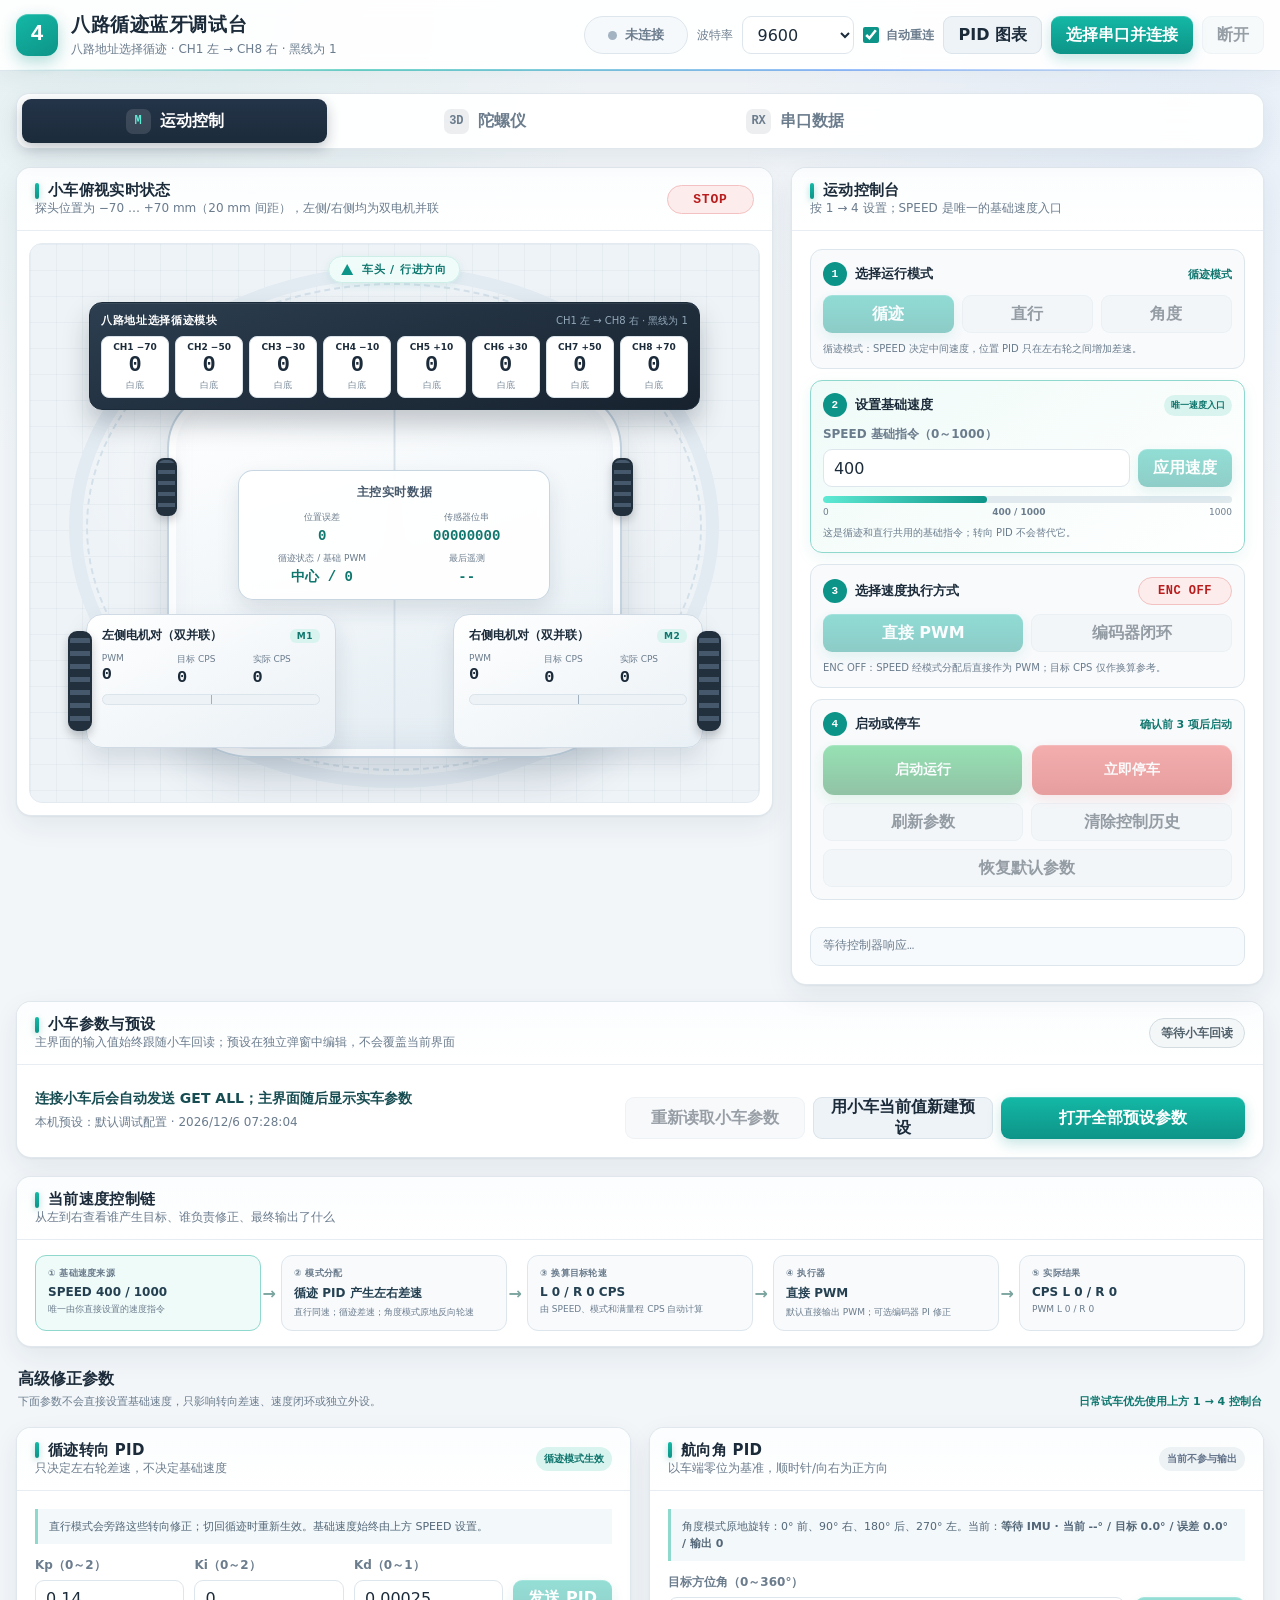
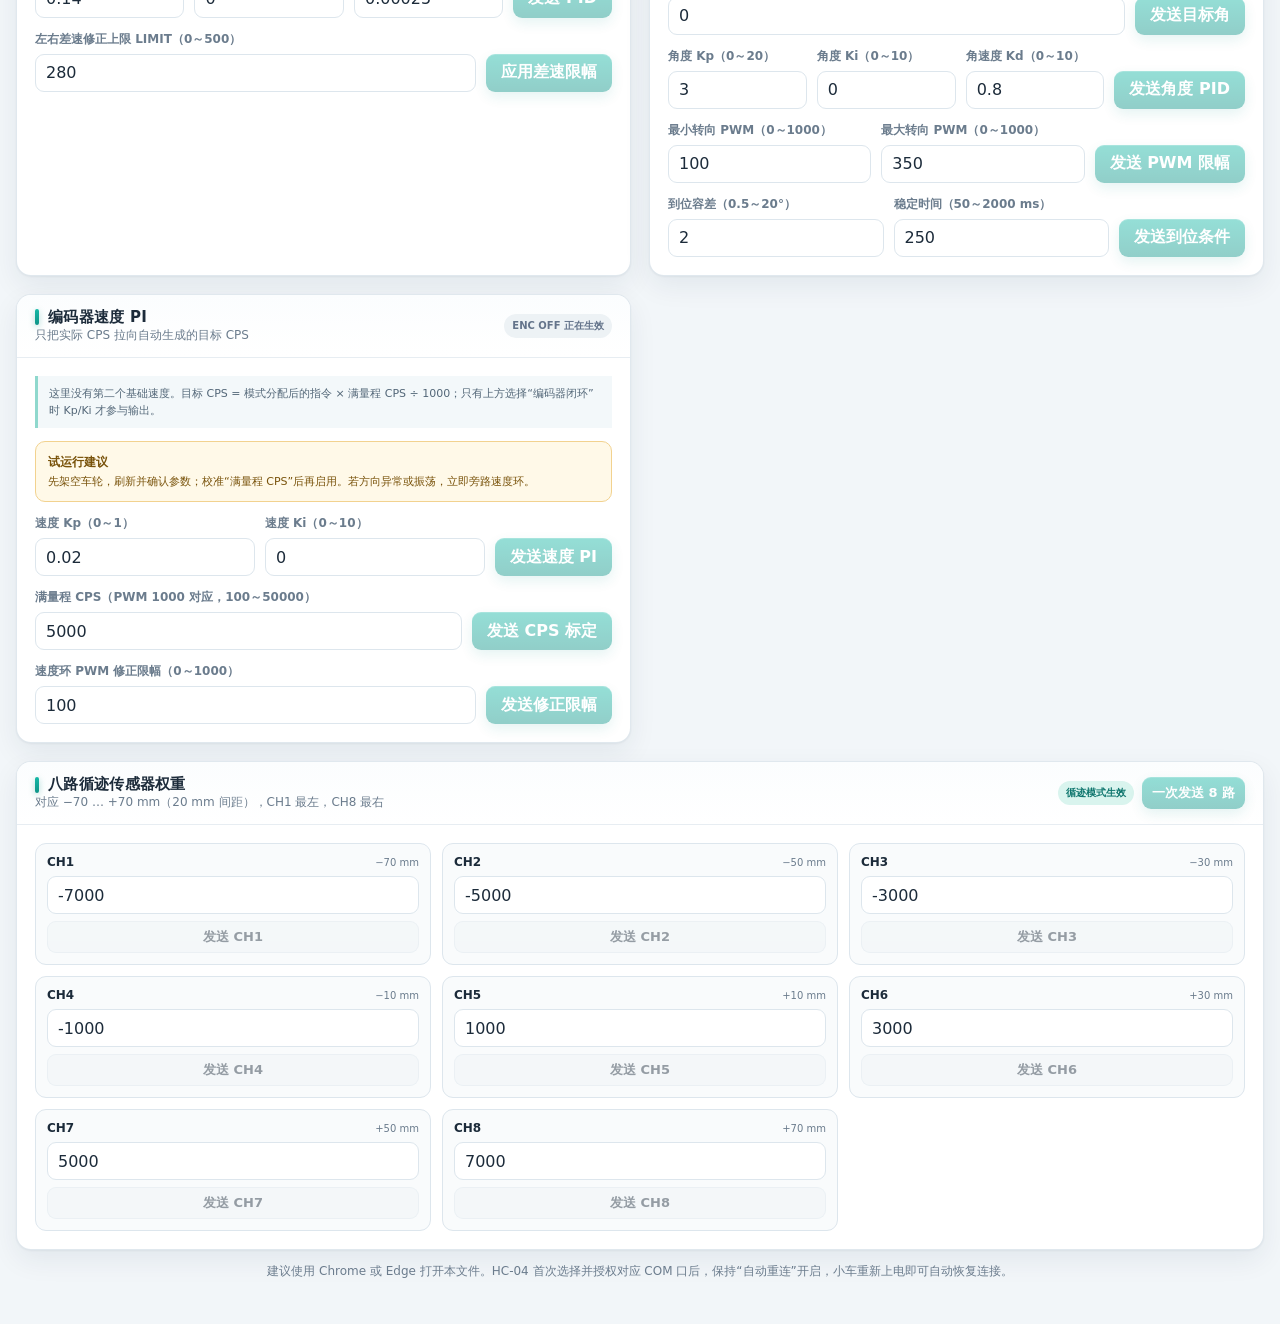
==== web/index.html @ b56eb1cc "多项底层驱动+网页调参" ====
<!DOCTYPE html>
<html lang="zh-CN">
<head>
    <meta charset="UTF-8">
    <meta name="viewport" content="width=device-width, initial-scale=1.0">
    <title>八路循迹蓝牙调试台</title>
    <link rel="stylesheet" href="css/styles.css">
</head>
<body>
    <header class="app-header">
        <div class="header-inner">
            <div class="brand">
                <div class="brand-mark">4</div>
                <div>
                    <h1>八路循迹蓝牙调试台</h1>
                    <p>八路地址选择循迹 · CH1 左 → CH8 右 · 黑线为 1</p>
                </div>
            </div>
            <div class="connection-controls">
                <div id="connectionChip" class="status-chip" aria-live="polite">
                    <span class="status-dot"></span><span id="connectionText">未连接</span>
                </div>
                <label for="baudRate" style="font-size:12px;color:#b8cad5">波特率</label>
                <select id="baudRate" aria-label="串口波特率">
                    <option value="9600" selected>9600</option>
                    <option value="19200">19200</option>
                    <option value="38400">38400</option>
                    <option value="57600">57600</option>
                    <option value="115200">115200</option>
                </select>
                <label class="auto-reconnect-option" for="autoReconnect">
                    <input id="autoReconnect" type="checkbox" checked>
                    <span>自动重连</span>
                </label>
                <button id="openPidChartButton" class="secondary" type="button" title="在独立页面中观察可选遥测曲线">PID 图表</button>
                <button id="connectButton" type="button">选择串口并连接</button>
                <button id="disconnectButton" class="secondary" type="button" disabled>断开</button>
            </div>
        </div>
    </header>

    <main>
        <div id="browserNotice" class="notice" role="alert"></div>

        <nav class="console-tabs" aria-label="调试台页面切换" role="tablist">
            <button id="motionTab" class="console-tab" type="button" role="tab" aria-selected="true" aria-controls="motionPage" data-page="motion">
                <span class="console-tab-icon" aria-hidden="true">M</span><span>运动控制</span>
            </button>
            <button id="imuTab" class="console-tab" type="button" role="tab" aria-selected="false" aria-controls="imuPage" data-page="imu">
                <span class="console-tab-icon" aria-hidden="true">3D</span><span>陀螺仪</span>
            </button>
            <button id="serialTab" class="console-tab" type="button" role="tab" aria-selected="false" aria-controls="serialPage" data-page="serial">
                <span class="console-tab-icon" aria-hidden="true">RX</span><span>串口数据</span>
            </button>
        </nav>

        <div id="motionPage" class="console-page" role="tabpanel" aria-labelledby="motionTab" data-console-page="motion">
        <div class="motion-layout">
            <section class="card motion-visual-card">
                <div class="card-head">
                    <div>
                        <h2>小车俯视实时状态</h2>
                        <div class="hint">探头位置为 −70 … +70 mm（20 mm 间距），左侧/右侧均为双电机并联</div>
                    </div>
                    <div id="runState" class="run-pill">STOP</div>
                </div>
                <div class="card-body motion-visual-body">
                    <div class="car-scene">
                        <div class="car-heading">车头 / 行进方向</div>
                        <div class="car-plan" role="img" aria-label="小车俯视图：车头八路循迹模块，左右两侧双电机并联">
                            <div class="car-chassis"></div>
                            <div class="car-tracking-module">
                                <div class="tracking-module-title"><strong>八路地址选择循迹模块</strong><span>CH1 左 → CH8 右 · 黑线为 1</span></div>
                                <div id="sensorGrid" class="sensors" aria-label="八路循迹传感器">
                                    <div class="sensor" data-channel="1"><span class="sensor-channel">CH1 −70</span><strong class="sensor-value">0</strong><span class="sensor-caption">−70 mm</span></div>
                                    <div class="sensor" data-channel="2"><span class="sensor-channel">CH2 −50</span><strong class="sensor-value">0</strong><span class="sensor-caption">−50 mm</span></div>
                                    <div class="sensor" data-channel="3"><span class="sensor-channel">CH3 −30</span><strong class="sensor-value">0</strong><span class="sensor-caption">−30 mm</span></div>
                                    <div class="sensor" data-channel="4"><span class="sensor-channel">CH4 −10</span><strong class="sensor-value">0</strong><span class="sensor-caption">−10 mm</span></div>
                                    <div class="sensor" data-channel="5"><span class="sensor-channel">CH5 +10</span><strong class="sensor-value">0</strong><span class="sensor-caption">+10 mm</span></div>
                                    <div class="sensor" data-channel="6"><span class="sensor-channel">CH6 +30</span><strong class="sensor-value">0</strong><span class="sensor-caption">+30 mm</span></div>
                                    <div class="sensor" data-channel="7"><span class="sensor-channel">CH7 +50</span><strong class="sensor-value">0</strong><span class="sensor-caption">+50 mm</span></div>
                                    <div class="sensor" data-channel="8"><span class="sensor-channel">CH8 +70</span><strong class="sensor-value">0</strong><span class="sensor-caption">+70 mm</span></div>
                                </div>
                            </div>
                            <div class="car-center-console">
                                <h3>主控实时数据</h3>
                                <div class="car-live-stats">
                                    <div class="car-live-stat"><span>位置误差</span><strong id="errorValue">0</strong></div>
                                    <div class="car-live-stat"><span>传感器位串</span><strong id="sensorBits">00000000</strong></div>
                                    <div class="car-live-stat"><span>循迹状态 / 基础 PWM</span><strong id="trackingRuntimeState">中心 / 0</strong></div>
                                    <div class="car-live-stat"><span>最后遥测</span><strong id="telemetryAge">--</strong></div>
                                </div>
                            </div>
                            <div class="car-drive-unit left">
                                <span class="car-wheel" aria-hidden="true"></span>
                                <div class="drive-unit-title"><strong>左侧电机对（双并联）</strong><span>M1</span></div>
                                <div class="drive-unit-values">
                                    <div class="drive-unit-value"><span>PWM</span><strong id="pwmLeft">0</strong></div>
                                    <div class="drive-unit-value"><span>目标 CPS</span><strong id="targetLeft">0</strong></div>
                                    <div class="drive-unit-value"><span>实际 CPS</span><strong id="encoderLeft">0</strong></div>
                                </div>
                                <div class="signed-bar" aria-label="左电机 PWM"><span id="pwmLeftBar" class="signed-fill"></span></div>
                            </div>
                            <div class="car-drive-unit right">
                                <span class="car-wheel" aria-hidden="true"></span>
                                <div class="drive-unit-title"><strong>右侧电机对（双并联）</strong><span>M2</span></div>
                                <div class="drive-unit-values">
                                    <div class="drive-unit-value"><span>PWM</span><strong id="pwmRight">0</strong></div>
                                    <div class="drive-unit-value"><span>目标 CPS</span><strong id="targetRight">0</strong></div>
                                    <div class="drive-unit-value"><span>实际 CPS</span><strong id="encoderRight">0</strong></div>
                                </div>
                                <div class="signed-bar" aria-label="右电机 PWM"><span id="pwmRightBar" class="signed-fill"></span></div>
                            </div>
                        </div>
                    </div>
                </div>
            </section>

            <section class="card quick-control-card">
                <div class="card-head">
                    <div>
                        <h2>运动控制台</h2>
                        <div class="hint">按 1 → 4 设置；SPEED 是唯一的基础速度入口</div>
                    </div>
                </div>
                <div class="card-body">
                    <div class="control-step">
                        <div class="control-step-head">
                            <div class="control-step-title"><span class="control-step-index">1</span><strong>选择运行模式</strong></div>
                            <span id="driveModeText" class="control-step-state">循迹模式</span>
                        </div>
                        <div class="mode-switch">
                        <div class="mode-switch-actions" role="group" aria-label="运行模式切换">
                            <button id="trackingModeButton" class="secondary active" type="button" aria-pressed="true">循迹</button>
                            <button id="straightModeButton" class="secondary" type="button" aria-pressed="false">直行</button>
                            <button id="angleModeButton" class="secondary" type="button" aria-pressed="false">角度</button>
                        </div>
                        </div>
                        <p id="modeDescription" class="control-step-copy">循迹模式：SPEED 决定中间速度，位置 PID 只在左右轮之间增加差速。</p>
                    </div>

                    <div class="control-step primary-source">
                        <div class="control-step-head">
                            <div class="control-step-title"><span class="control-step-index">2</span><strong>设置基础速度</strong></div>
                            <span class="source-badge">唯一速度入口</span>
                        </div>
                        <div class="speed-command-row">
                            <div class="field"><label for="speedInput">SPEED 基础指令（0～1000）</label><input id="speedInput" type="number" value="400" min="0" max="1000" step="1"></div>
                            <button id="sendSpeedButton" type="button">应用速度</button>
                        </div>
                        <div class="speed-meter" aria-hidden="true"><span id="speedCommandFill"></span></div>
                        <div class="speed-scale"><span>0</span><strong><span id="baseSpeedDisplay">400</span> / 1000</strong><span>1000</span></div>
                        <p id="speedMeaning" class="control-step-copy">这是循迹和直行共用的基础指令；角度模式原地旋转时不使用 SPEED。</p>
                    </div>

                    <div class="control-step">
                        <div class="control-step-head">
                            <div class="control-step-title"><span class="control-step-index">3</span><strong>选择速度执行方式</strong></div>
                            <div id="encoderLoopState" class="encoder-loop-pill">ENC OFF</div>
                        </div>
                        <div class="encoder-loop-actions">
                            <button id="encoderOffButton" class="secondary active" type="button">直接 PWM</button>
                            <button id="encoderOnButton" class="secondary" type="button">编码器闭环</button>
                        </div>
                        <p id="executionDescription" class="control-step-copy">ENC ON：目标 CPS 由 SPEED、模式和满量程 CPS 自动换算，速度 PI 只修正最终 PWM。</p>
                    </div>

                    <div class="control-step">
                        <div class="control-step-head">
                            <div class="control-step-title"><span class="control-step-index">4</span><strong>启动或停车</strong></div>
                            <span class="control-step-state">确认前 3 项后启动</span>
                        </div>
                        <div class="primary-drive-actions">
                            <button id="startButton" class="start" type="button">启动运行</button>
                            <button id="stopButton" class="danger" type="button">立即停车</button>
                        </div>
                        <div class="secondary-drive-actions">
                            <button id="getAllButton" class="secondary" type="button">刷新参数</button>
                            <button id="resetButton" class="secondary" type="button">清除控制历史</button>
                            <button id="defaultsButton" class="secondary" type="button">恢复默认参数</button>
                        </div>
                    </div>
                    <div id="lastResponse" class="response" aria-live="polite">等待控制器响应…</div>
                </div>
            </section>
        </div>

        <section class="card config-card" aria-labelledby="configCardTitle">
            <div class="card-head config-card-head">
                <div>
                    <h2 id="configCardTitle">小车参数与预设</h2>
                    <div class="hint">主界面的输入值始终跟随小车回读；预设在独立弹窗中编辑，不会覆盖当前界面</div>
                </div>
                <span id="deviceConfigStatusBadge" class="config-status-badge" data-state="waiting">等待小车回读</span>
            </div>
            <div class="card-body config-launch-body">
                <div class="config-storage-copy">
                    <strong id="deviceConfigStatusText">连接小车后会自动发送 GET ALL</strong>
                    <span id="presetSummaryText">尚未读取本机预设。你可以离线打开预设弹窗，设置全部参数并保存。</span>
                </div>
                <div class="config-actions config-launch-actions">
                    <button id="refreshDeviceConfigButton" class="secondary" type="button" disabled>重新读取小车参数</button>
                    <button id="captureCurrentPresetButton" class="secondary" type="button">用小车当前值新建预设</button>
                    <button id="openPresetDialogButton" type="button">打开全部预设参数</button>
                </div>
            </div>
        </section>

        <section class="card control-chain-card">
            <div class="card-head">
                <div><h2>当前速度控制链</h2><div class="hint">从左到右查看谁产生目标、谁负责修正、最终输出了什么</div></div>
            </div>
            <div class="card-body">
                <div class="control-chain" aria-label="速度控制链">
                    <div class="control-chain-node source"><span>① 基础速度来源</span><strong id="chainSpeedValue">SPEED 400 / 1000</strong><small>唯一由你直接设置的速度指令</small></div>
                    <div class="control-chain-node"><span>② 模式分配</span><strong id="controlStrategy">循迹 PID 产生左右差速</strong><small>直行同速；循迹差速；角度模式原地反向轮速</small></div>
                    <div class="control-chain-node"><span>③ 换算目标轮速</span><strong id="chainTargetValue">L 0 / R 0 CPS</strong><small>由 SPEED、模式和满量程 CPS 自动计算</small></div>
                    <div class="control-chain-node"><span>④ 执行器</span><strong id="chainExecutionValue">直接 PWM</strong><small>默认直接输出 PWM；可选编码器 PI 修正</small></div>
                    <div class="control-chain-node"><span>⑤ 实际结果</span><strong id="chainActualValue">CPS L 0 / R 0</strong><small id="chainPwmValue">PWM L 0 / R 0</small></div>
                </div>
            </div>
        </section>

        <div class="advanced-controls-heading">
            <div><h2>高级修正参数</h2><p>下面参数不会直接设置基础速度，只影响转向差速、速度闭环或独立外设。</p></div>
            <strong>日常试车优先使用上方 1 → 4 控制台</strong>
        </div>

        <div class="grid control-grid">
            <section class="card">
                <div class="card-head">
                    <div><h2>循迹转向 PID</h2><div class="hint">只决定左右轮差速，不决定基础速度</div></div>
                    <span id="trackingPidScope" class="scope-badge active">循迹模式生效</span>
                </div>
                <div class="card-body">
                    <div class="context-note">直行模式会旁路这些转向修正；切回循迹时重新生效。基础速度始终由上方 SPEED 设置。</div>
                    <div class="command-row">
                        <div class="field"><label for="kpInput">Kp（0～2）</label><input id="kpInput" type="number" value="0.14" min="0" max="2" step="0.001"></div>
                        <div class="field"><label for="kiInput">Ki（0～2）</label><input id="kiInput" type="number" value="0" min="0" max="2" step="0.001"></div>
                        <div class="field"><label for="kdInput">Kd（0～1）</label><input id="kdInput" type="number" value="0.00025" min="0" max="1" step="0.00001"></div>
                        <button id="sendPidButton" type="button">发送 PID</button>
                    </div>
                    <div class="command-row single-command" style="margin-top:13px">
                        <div class="field"><label for="limitInput">左右差速修正上限 LIMIT（0～500）</label><input id="limitInput" type="number" value="280" min="0" max="500" step="1"></div>
                        <button id="sendLimitButton" type="button">应用差速限幅</button>
                    </div>
                </div>
            </section>

            <!--
                航向角控制参数全部来自车端 S 帧，并通过独立 ANGLE 命令下发。
                这里不复用循迹 PID 输入，因为两套控制器的输入单位和输出语义不同。
            -->
            <section class="card">
                <div class="card-head">
                    <div><h2>航向角 PID</h2><div class="hint">以车端零位为基准，顺时针/向右为正方向</div></div>
                    <span id="anglePidScope" class="scope-badge">角度模式生效</span>
                </div>
                <div class="card-body">
                    <div class="context-note">角度模式原地旋转：0° 前、90° 右、180° 后、270° 左。当前：<strong id="angleRuntimeSummary">等待车端角度状态</strong></div>
                    <div class="command-row single-command">
                        <div class="field"><label for="angleTargetInput">目标方位角（0～360°）</label><input id="angleTargetInput" type="number" value="0" min="0" max="360" step="0.1"></div>
                        <button id="sendAngleTargetButton" type="button">发送目标角</button>
                    </div>
                    <div class="command-row" style="margin-top:13px">
                        <div class="field"><label for="angleKpInput">角度 Kp（0～20）</label><input id="angleKpInput" type="number" value="3" min="0" max="20" step="0.01"></div>
                        <div class="field"><label for="angleKiInput">角度 Ki（0～10）</label><input id="angleKiInput" type="number" value="0" min="0" max="10" step="0.01"></div>
                        <div class="field"><label for="angleKdInput">角速度 Kd（0～10）</label><input id="angleKdInput" type="number" value="0.8" min="0" max="10" step="0.01"></div>
                        <button id="sendAnglePidButton" type="button">发送角度 PID</button>
                    </div>
                    <div class="command-row encoder-gain-row" style="margin-top:13px">
                        <div class="field"><label for="angleMinimumPwmInput">最小转向 PWM（0～1000）</label><input id="angleMinimumPwmInput" type="number" value="100" min="0" max="1000" step="1"></div>
                        <div class="field"><label for="angleMaximumPwmInput">最大转向 PWM（0～1000）</label><input id="angleMaximumPwmInput" type="number" value="350" min="0" max="1000" step="1"></div>
                        <button id="sendAnglePwmButton" type="button">发送 PWM 限幅</button>
                    </div>
                    <div class="command-row encoder-gain-row" style="margin-top:13px">
                        <div class="field"><label for="angleToleranceInput">到位容差（0.5～20°）</label><input id="angleToleranceInput" type="number" value="2" min="0.5" max="20" step="0.1"></div>
                        <div class="field"><label for="angleSettleTimeInput">稳定时间（50～2000 ms）</label><input id="angleSettleTimeInput" type="number" value="250" min="50" max="2000" step="10"></div>
                        <button id="sendAngleSettlingButton" type="button">发送到位条件</button>
                    </div>
                </div>
            </section>

            <section class="card">
                <div class="card-head">
                    <div><h2>编码器速度 PI</h2><div class="hint">只把实际 CPS 拉向自动生成的目标 CPS</div></div>
                    <span id="encoderParameterScope" class="scope-badge">ENC OFF 正在生效</span>
                </div>
                <div class="card-body">
                    <div class="context-note">这里没有第二个基础速度。目标 CPS = 模式分配后的指令 × 满量程 CPS ÷ 1000；只有上方选择“编码器闭环”时 Kp/Ki 才参与输出。</div>
                    <div class="encoder-loop-note">
                        <strong>试运行建议</strong>
                        先架空车轮，刷新并确认参数；校准“满量程 CPS”后再启用。若方向异常或振荡，立即旁路速度环。
                    </div>
                    <div class="command-row encoder-gain-row">
                        <div class="field"><label for="encoderKpInput">速度 Kp（0～1）</label><input id="encoderKpInput" type="number" value="0.02" min="0" max="1" step="0.001"></div>
                        <div class="field"><label for="encoderKiInput">速度 Ki（0～10）</label><input id="encoderKiInput" type="number" value="0" min="0" max="10" step="0.01"></div>
                        <button id="sendEncoderPidButton" type="button">发送速度 PI</button>
                    </div>
                    <div class="command-row single-command" style="margin-top:13px">
                        <div class="field"><label for="encoderFullScaleInput">满量程 CPS（PWM 1000 对应，100～50000）</label><input id="encoderFullScaleInput" type="number" value="5000" min="100" max="50000" step="1"></div>
                        <button id="sendEncoderCpsButton" type="button">发送 CPS 标定</button>
                    </div>
                    <div class="command-row single-command" style="margin-top:13px">
                        <div class="field"><label for="encoderLimitInput">速度环 PWM 修正限幅（0～1000）</label><input id="encoderLimitInput" type="number" value="100" min="0" max="1000" step="1"></div>
                        <button id="sendEncoderLimitButton" type="button">发送修正限幅</button>
                    </div>
                </div>
            </section>

            <section class="card weights-card">
                <div class="card-head">
                    <div><h2>八路循迹传感器权重</h2><div class="hint">对应 −70 … +70 mm（20 mm 间距），CH1 最左，CH8 最右</div></div>
                    <div class="card-head-actions">
                        <span id="trackingWeightsScope" class="scope-badge active">循迹模式生效</span>
                        <button id="sendAllWeightsButton" class="small" type="button">一次发送 8 路</button>
                    </div>
                </div>
                <div class="card-body">
                    <div class="weight-grid">
                        <div class="weight-item"><div class="weight-top"><label for="weight1">CH1</label><span>−70 mm</span></div><input id="weight1" type="number" value="-7000" min="-10000" max="10000" step="1"><button class="secondary small send-weight" type="button" data-channel="1">发送 CH1</button></div>
                        <div class="weight-item"><div class="weight-top"><label for="weight2">CH2</label><span>−50 mm</span></div><input id="weight2" type="number" value="-5000" min="-10000" max="10000" step="1"><button class="secondary small send-weight" type="button" data-channel="2">发送 CH2</button></div>
                        <div class="weight-item"><div class="weight-top"><label for="weight3">CH3</label><span>−30 mm</span></div><input id="weight3" type="number" value="-3000" min="-10000" max="10000" step="1"><button class="secondary small send-weight" type="button" data-channel="3">发送 CH3</button></div>
                        <div class="weight-item"><div class="weight-top"><label for="weight4">CH4</label><span>−10 mm</span></div><input id="weight4" type="number" value="-1000" min="-10000" max="10000" step="1"><button class="secondary small send-weight" type="button" data-channel="4">发送 CH4</button></div>
                        <div class="weight-item"><div class="weight-top"><label for="weight5">CH5</label><span>+10 mm</span></div><input id="weight5" type="number" value="1000" min="-10000" max="10000" step="1"><button class="secondary small send-weight" type="button" data-channel="5">发送 CH5</button></div>
                        <div class="weight-item"><div class="weight-top"><label for="weight6">CH6</label><span>+30 mm</span></div><input id="weight6" type="number" value="3000" min="-10000" max="10000" step="1"><button class="secondary small send-weight" type="button" data-channel="6">发送 CH6</button></div>
                        <div class="weight-item"><div class="weight-top"><label for="weight7">CH7</label><span>+50 mm</span></div><input id="weight7" type="number" value="5000" min="-10000" max="10000" step="1"><button class="secondary small send-weight" type="button" data-channel="7">发送 CH7</button></div>
                        <div class="weight-item"><div class="weight-top"><label for="weight8">CH8</label><span>+70 mm</span></div><input id="weight8" type="number" value="7000" min="-10000" max="10000" step="1"><button class="secondary small send-weight" type="button" data-channel="8">发送 CH8</button></div>
                    </div>
                </div>
            </section>
        </div>
        </div>

        <div id="imuPage" class="console-page" role="tabpanel" aria-labelledby="imuTab" data-console-page="imu" hidden>
        <section class="card imu-card">
            <div class="card-head">
                <div>
                    <h2>IMU 实时姿态</h2>
                    <div class="hint">串口仅接收 Roll、Pitch、Yaw；可拖动模型改变观察视角</div>
                </div>
                <div id="imuState" class="imu-state-pill">等待遥测</div>
            </div>
            <div class="card-body">
                <div class="attitude-layout">
                    <div id="attitudeStage" class="attitude-stage" role="img" aria-label="等待姿态传感器数据；可用鼠标或触摸拖动改变观察视角">
                        <div class="attitude-live-badge" aria-live="polite">
                            <span class="attitude-live-dot"></span>
                            <span id="attitudeStatusText">等待姿态数据</span>
                        </div>
                        <div class="attitude-world" aria-hidden="true">
                            <div id="attitudeCamera" class="attitude-camera">
                                <div id="attitudeModel" class="attitude-model">
                                    <div class="sensor-board-shadow"></div>
                                    <div class="sensor-board-header left"></div>
                                    <div class="sensor-board-shell">
                                        <div class="sensor-board-face sensor-board-bottom"></div>
                                        <div class="sensor-board-face sensor-board-front"></div>
                                        <div class="sensor-board-face sensor-board-rear"></div>
                                        <div class="sensor-board-face sensor-board-left"></div>
                                        <div class="sensor-board-face sensor-board-right"></div>
                                        <div class="sensor-board-face sensor-board-top">
                                            <span class="sensor-board-hole left"></span>
                                            <span class="sensor-board-hole right"></span>
                                            <span class="sensor-board-name">IMU 模组</span>
                                            <div class="sensor-board-chip">IMU</div>
                                            <div class="sensor-board-crystal"></div>
                                            <div class="sensor-board-pins left"><span></span><span></span><span></span><span></span><span></span><span></span><span></span><span></span></div>
                                            <div class="sensor-board-pins right"><span></span><span></span><span></span><span></span><span></span><span></span><span></span><span></span></div>
                                            <div class="sensor-board-pin-label left"><span>VCC</span><span>GND</span><span>SCL</span><span>SDA</span><span>ADO</span><span>CS</span><span>INT</span><span>RST</span></div>
                                            <div class="sensor-board-pin-label right"><span>BOOT</span><span>PS1</span><span>PS0</span></div>
                                            <div class="sensor-board-components"><span></span><span></span><span></span><span></span><span></span><span></span><span></span><span></span></div>
                                        </div>
                                    </div>
                                    <div class="model-axes">
                                        <span class="model-axis model-axis-x"></span>
                                        <span class="model-axis model-axis-y"></span>
                                        <span class="model-axis model-axis-z"></span>
                                        <span class="model-axis-origin"></span>
                                        <span class="model-axis-label-anchor model-axis-anchor-x"><span class="model-axis-label model-axis-label-x">X</span></span>
                                        <span class="model-axis-label-anchor model-axis-anchor-y"><span class="model-axis-label model-axis-label-y">Y</span></span>
                                        <span class="model-axis-label-anchor model-axis-anchor-z"><span class="model-axis-label model-axis-label-z">Z</span></span>
                                    </div>
                                </div>
                            </div>
                        </div>
                        <div class="attitude-axis-legend" aria-hidden="true">
                            <span class="axis-x">X 红</span>
                            <span class="axis-y">Y 蓝</span>
                            <span class="axis-z">Z 黄</span>
                        </div>
                        <div class="attitude-drag-hint" aria-hidden="true">拖动旋转视角</div>
                    </div>

                    <div class="imu-group attitude-readout">
                        <div class="imu-group-title"><strong>实时姿态</strong><span>degree</span></div>
                        <div class="attitude-angle-grid">
                            <div class="attitude-angle"><span>Roll 横滚</span><strong><span id="imuRoll">--</span><small>°</small></strong></div>
                            <div class="attitude-angle"><span>Pitch 俯仰</span><strong><span id="imuPitch">--</span><small>°</small></strong></div>
                            <div class="attitude-angle"><span>Yaw 偏航</span><strong><span id="imuYaw">--</span><small>°</small></strong></div>
                        </div>
                        <div class="attitude-meta">
                            <div class="imu-diagnostic"><span>模型参考</span><strong id="attitudeReference">绝对姿态</strong></div>
                            <div class="imu-diagnostic"><span>刷新频率</span><strong id="attitudeRate">--</strong></div>
                        </div>
                        <div class="attitude-actions">
                            <button id="topViewButton" class="secondary small" type="button" aria-pressed="false">固定俯视</button>
                            <button id="zeroAttitudeButton" class="secondary small" type="button" aria-pressed="false" disabled>以当前姿态归零</button>
                            <span class="hint">只调整网页模型零位，不修改姿态数据或车端参数。</span>
                        </div>
                    </div>
                </div>

                    <!--
                        俯视方位图使用 MCU 返回的 AH/AE/AO/AS，不在浏览器中自行计算控制角。
                        原始 I 帧 Yaw 只保留在“当前原始 Yaw”读数中，便于核对传感器方向。
                    -->
                    <div class="vehicle-yaw-panel">
                    <div id="vehicleYawStage" class="vehicle-yaw-stage" role="img" aria-label="等待第一帧有效 Yaw 数据以建立小车初始方向">
                        <div class="vehicle-yaw-title">
                            <strong>小车俯视偏航</strong>
                            <span>固定俯视 · 仅显示相对 Yaw 方向</span>
                        </div>
                        <div id="vehicleYawState" class="vehicle-yaw-state">等待车端零位</div>
                        <div class="vehicle-yaw-compass" aria-hidden="true">
                            <span class="vehicle-yaw-direction north">N</span>
                            <span class="vehicle-yaw-direction east">E</span>
                            <span class="vehicle-yaw-direction south">S</span>
                            <span class="vehicle-yaw-direction west">W</span>
                            <div id="vehicleYawCar" class="vehicle-yaw-car-rotor">
                                <div class="vehicle-yaw-heading-line"></div>
                                <div class="vehicle-yaw-car">
                                    <span class="vehicle-yaw-wheel front-left"></span>
                                    <span class="vehicle-yaw-wheel front-right"></span>
                                    <span class="vehicle-yaw-wheel rear-left"></span>
                                    <span class="vehicle-yaw-wheel rear-right"></span>
                                    <span class="vehicle-yaw-car-sensor">IMU</span>
                                </div>
                            </div>
                        </div>
                    </div>

                    <div class="imu-group vehicle-yaw-readout">
                        <div class="imu-group-title"><strong>小车相对初始方向</strong><span>degree</span></div>
                        <div class="vehicle-yaw-value-box">
                            <span>相对方位角（0～360°）</span>
                            <strong><span id="vehicleYawValue">--</span><small>°</small></strong>
                        </div>
                        <div class="vehicle-yaw-meta">
                            <div class="imu-diagnostic"><span>车端零位 Yaw</span><strong id="vehicleYawInitial">--</strong></div>
                            <div class="imu-diagnostic"><span>当前原始 Yaw</span><strong id="vehicleYawCurrent">--</strong></div>
                            <div class="imu-diagnostic"><span>目标角</span><strong id="vehicleYawTarget">--</strong></div>
                            <div class="imu-diagnostic"><span>控制误差</span><strong id="vehicleYawError">--</strong></div>
                            <div class="imu-diagnostic"><span>转向输出</span><strong id="vehicleYawOutput">--</strong></div>
                            <div class="imu-diagnostic"><span>控制状态</span><strong id="vehicleYawControlState">--</strong></div>
                        </div>
                        <div class="vehicle-yaw-actions">
                            <button id="resetVehicleYawButton" class="secondary small" type="button" disabled>以当前车头重新归零</button>
                            <span class="hint">车端上电首帧自动归零；点击后网页依次发送 STOP、ANGLE ZERO、GET ALL。</span>
                        </div>
                    </div>
                </div>

            </div>
        </section>
        </div>

        <div id="serialPage" class="console-page" role="tabpanel" aria-labelledby="serialTab" data-console-page="serial" hidden>
        <section class="card log-card">
            <div class="card-head">
                <div><h2>串口原始数据</h2><div class="hint">每行带本机时间戳；最多保留最近 300 行</div></div>
                <div class="log-toolbar"><span id="logCount" class="log-count">0 行</span><button id="clearLogButton" class="secondary small" type="button">清空日志</button></div>
            </div>
            <div id="terminal" class="terminal" aria-live="polite" aria-label="串口收发日志"></div>
            <div class="card-body">
                <div class="command-row single-command">
                    <div class="field"><label for="manualCommand">手工命令（例如 HELP、GET ALL、MODE STRAIGHT、ENC ON）</label><input id="manualCommand" type="text" autocomplete="off" placeholder="输入命令，按 Enter 发送"></div>
                    <button id="sendManualButton" type="button">发送命令</button>
                </div>
                <div class="actions">
                    <button class="secondary small quick-command" type="button" data-command="HELP">HELP</button>
                    <button class="secondary small quick-command" type="button" data-command="GET ALL">GET ALL</button>
                </div>
            </div>
        </section>
        </div>

        <div class="footer-note">建议使用 Chrome 或 Edge 打开本文件。HC-04 首次选择并授权对应 COM 口后，保持“自动重连”开启，小车重新上电即可自动恢复连接。</div>
    </main>

    <div id="presetDialogBackdrop" class="preset-dialog-backdrop" hidden>
        <section id="presetDialog" class="preset-dialog" role="dialog" aria-modal="true" aria-labelledby="presetDialogTitle" tabindex="-1">
            <header class="preset-dialog-header">
                <div>
                    <h2 id="presetDialogTitle">全部预设参数</h2>
                    <p>这里的值是独立预设，不会在关闭弹窗时覆盖主界面。运行/停车状态不保存。</p>
                </div>
                <button id="closePresetDialogButton" class="secondary preset-close-button" type="button" aria-label="关闭预设对话框">关闭</button>
            </header>

            <div class="preset-dialog-body">
                <div class="preset-dialog-status">
                    <span id="presetStatusBadge" class="config-status-badge" data-state="saved">本机已保存</span>
                    <div><strong id="presetStatusText">正在读取本机预设</strong><span id="presetStatusDetail">请稍候…</span></div>
                </div>

                <div class="preset-section-grid">
                    <fieldset class="preset-form-section preset-section-wide">
                        <legend>基本设置</legend>
                        <div class="preset-fields four-columns">
                            <div class="field preset-name-field"><label for="presetNameInput">预设名称</label><input id="presetNameInput" type="text" value="默认调试配置" maxlength="80" autocomplete="off"></div>
                            <div class="field"><label for="presetBaudRateSelect">串口波特率</label><select id="presetBaudRateSelect"><option value="9600" selected>9600</option><option value="19200">19200</option><option value="38400">38400</option><option value="57600">57600</option><option value="115200">115200</option></select></div>
                            <div class="field"><label for="presetAutoReconnectSelect">自动重连</label><select id="presetAutoReconnectSelect"><option value="on" selected>开启</option><option value="off">关闭</option></select></div>
                            <div class="field"><label for="presetDriveModeSelect">运行模式</label><select id="presetDriveModeSelect"><option value="track" selected>循迹模式</option><option value="straight">直行模式</option><option value="angle">角度模式</option></select></div>
                            <div class="field"><label for="presetSpeedInput">基础速度 SPEED（0～1000）</label><input id="presetSpeedInput" type="number" value="400" min="0" max="1000" step="1"></div>
                        </div>
                    </fieldset>

                    <!-- v2 预设保存目标和配置参数，但故意不保存本次上电的运行时零位 AZ。 -->
                    <fieldset class="preset-form-section preset-section-wide">
                        <legend>航向角 PID 与目标</legend>
                        <div class="preset-fields four-columns">
                            <div class="field"><label for="presetAngleTargetInput">目标角（0～360°）</label><input id="presetAngleTargetInput" type="number" value="0" min="0" max="360" step="0.1"></div>
                            <div class="field"><label for="presetAngleKpInput">Kp（0～20）</label><input id="presetAngleKpInput" type="number" value="3" min="0" max="20" step="0.01"></div>
                            <div class="field"><label for="presetAngleKiInput">Ki（0～10）</label><input id="presetAngleKiInput" type="number" value="0" min="0" max="10" step="0.01"></div>
                            <div class="field"><label for="presetAngleKdInput">Kd（0～10）</label><input id="presetAngleKdInput" type="number" value="0.8" min="0" max="10" step="0.01"></div>
                            <div class="field"><label for="presetAngleMinimumPwmInput">最小 PWM（0～1000）</label><input id="presetAngleMinimumPwmInput" type="number" value="100" min="0" max="1000" step="1"></div>
                            <div class="field"><label for="presetAngleMaximumPwmInput">最大 PWM（0～1000）</label><input id="presetAngleMaximumPwmInput" type="number" value="350" min="0" max="1000" step="1"></div>
                            <div class="field"><label for="presetAngleToleranceInput">到位容差（0.5～20°）</label><input id="presetAngleToleranceInput" type="number" value="2" min="0.5" max="20" step="0.1"></div>
                            <div class="field"><label for="presetAngleSettleTimeInput">稳定时间（50～2000 ms）</label><input id="presetAngleSettleTimeInput" type="number" value="250" min="50" max="2000" step="10"></div>
                        </div>
                    </fieldset>

                    <fieldset class="preset-form-section">
                        <legend>循迹 PID 与差速限幅</legend>
                        <div class="preset-fields two-columns">
                            <div class="field"><label for="presetKpInput">Kp（0～2）</label><input id="presetKpInput" type="number" value="0.14" min="0" max="2" step="0.001"></div>
                            <div class="field"><label for="presetKiInput">Ki（0～2）</label><input id="presetKiInput" type="number" value="0" min="0" max="2" step="0.001"></div>
                            <div class="field"><label for="presetKdInput">Kd（0～1）</label><input id="presetKdInput" type="number" value="0.00025" min="0" max="1" step="0.00001"></div>
                            <div class="field"><label for="presetLimitInput">LIMIT（0～500）</label><input id="presetLimitInput" type="number" value="280" min="0" max="500" step="1"></div>
                        </div>
                    </fieldset>

                    <fieldset class="preset-form-section">
                        <legend>编码器速度闭环</legend>
                        <div class="preset-fields two-columns">
                            <div class="field"><label for="presetEncoderEnabledSelect">编码器闭环</label><select id="presetEncoderEnabledSelect"><option value="on">开启</option><option value="off" selected>关闭（H 题外环基线）</option></select></div>
                            <div class="field"><label for="presetEncoderKpInput">速度 Kp（0～1）</label><input id="presetEncoderKpInput" type="number" value="0.02" min="0" max="1" step="0.001"></div>
                            <div class="field"><label for="presetEncoderKiInput">速度 Ki（0～10）</label><input id="presetEncoderKiInput" type="number" value="0" min="0" max="10" step="0.01"></div>
                            <div class="field"><label for="presetEncoderFullScaleInput">满量程 CPS（100～50000）</label><input id="presetEncoderFullScaleInput" type="number" value="5000" min="100" max="50000" step="1"></div>
                            <div class="field"><label for="presetEncoderLimitInput">PWM 修正限幅（0～1000）</label><input id="presetEncoderLimitInput" type="number" value="100" min="0" max="1000" step="1"></div>
                        </div>
                    </fieldset>

                    <fieldset class="preset-form-section preset-section-wide">
                        <legend>八路循迹权重（CH1 到 CH8 必须严格递增）</legend>
                        <div class="preset-weight-grid">
                            <div class="field"><label for="presetWeight1">CH1 −70 mm</label><input id="presetWeight1" type="number" value="-7000" min="-10000" max="10000" step="1"></div>
                            <div class="field"><label for="presetWeight2">CH2 −50 mm</label><input id="presetWeight2" type="number" value="-5000" min="-10000" max="10000" step="1"></div>
                            <div class="field"><label for="presetWeight3">CH3 −30 mm</label><input id="presetWeight3" type="number" value="-3000" min="-10000" max="10000" step="1"></div>
                            <div class="field"><label for="presetWeight4">CH4 −10 mm</label><input id="presetWeight4" type="number" value="-1000" min="-10000" max="10000" step="1"></div>
                            <div class="field"><label for="presetWeight5">CH5 +10 mm</label><input id="presetWeight5" type="number" value="1000" min="-10000" max="10000" step="1"></div>
                            <div class="field"><label for="presetWeight6">CH6 +30 mm</label><input id="presetWeight6" type="number" value="3000" min="-10000" max="10000" step="1"></div>
                            <div class="field"><label for="presetWeight7">CH7 +50 mm</label><input id="presetWeight7" type="number" value="5000" min="-10000" max="10000" step="1"></div>
                            <div class="field"><label for="presetWeight8">CH8 +70 mm</label><input id="presetWeight8" type="number" value="7000" min="-10000" max="10000" step="1"></div>
                        </div>
                    </fieldset>

                </div>
            </div>

            <footer class="preset-dialog-footer">
                <div class="preset-file-actions">
                    <button id="loadCurrentIntoPresetButton" class="secondary" type="button">从小车当前值载入</button>
                    <button id="savePresetButton" class="secondary" type="button">保存到本机</button>
                    <button id="exportPresetButton" class="secondary" type="button">导出 JSON</button>
                    <button id="importPresetButton" class="secondary" type="button">导入 JSON</button>
                    <input id="presetFileInput" class="visually-hidden" type="file" accept="application/json,.json">
                </div>
                <div id="presetApplyProgress" class="config-progress" hidden aria-live="polite">
                    <div class="config-progress-track"><span id="presetApplyProgressFill"></span></div>
                    <span id="presetApplyProgressText">等待下发</span>
                </div>
                <button id="applyPresetButton" type="button">保存并安全下发到小车</button>
            </footer>
        </section>
    </div>

    <div id="commandToastStack" class="command-toast-stack" aria-live="polite" aria-label="小车指令状态"></div>

    <script src="js/state.js"></script>
    <script src="js/ui.js"></script>
    <script src="js/telemetry.js"></script>
    <script src="js/serial.js"></script>
    <script src="js/config.js"></script>
    <script src="js/controls.js"></script>
    <script src="js/bootstrap.js"></script>
</body>
</html>
---- web/css/styles.css ----
:root {
            --ink: #1c2b3a;
            --muted: #6b7c8d;
            --line: #dde6ed;
            --panel: #ffffff;
            --canvas: #f2f6f9;
            --navy: #1e293b;
            --teal: #0d9488;
            --teal-dark: #0f766e;
            --green: #16a34a;
            --amber: #d97706;
            --red: #dc2626;
            --shadow: 0 1px 2px rgba(16, 42, 67, 0.05), 0 10px 28px rgba(16, 42, 67, 0.07);
        }

        * { box-sizing: border-box; }

        body {
            margin: 0;
            min-width: 320px;
            color: var(--ink);
            background:
                radial-gradient(circle at 10% 0%, rgba(13, 148, 136, 0.07), transparent 30rem),
                radial-gradient(circle at 92% 4%, rgba(59, 130, 246, 0.06), transparent 28rem),
                var(--canvas);
            font-family: "Microsoft YaHei", "PingFang SC", system-ui, -apple-system, sans-serif;
        }

        button, input, select { font: inherit; }

        button {
            min-height: 38px;
            padding: 0 15px;
            border: 0;
            border-radius: 9px;
            color: #fff;
            background: linear-gradient(180deg, #14b8a6, #0d9488);
            box-shadow: 0 5px 14px rgba(13, 148, 136, 0.24), inset 0 1px 0 rgba(255, 255, 255, 0.18);
            font-weight: 700;
            cursor: pointer;
            transition: transform 120ms ease, box-shadow 160ms ease, filter 140ms ease, opacity 120ms ease;
        }

        button:hover:not(:disabled) { filter: brightness(1.05); transform: translateY(-1px); box-shadow: 0 8px 18px rgba(13, 148, 136, 0.3), inset 0 1px 0 rgba(255, 255, 255, 0.2); }
        button:active:not(:disabled) { transform: translateY(0); filter: brightness(0.97); }
        button:disabled { cursor: not-allowed; opacity: 0.45; }
        button.secondary { color: var(--ink); background: #eef3f7; box-shadow: inset 0 0 0 1px #dbe4eb; }
        button.secondary:hover:not(:disabled) { background: #e3ebf1; box-shadow: inset 0 0 0 1px #cbd8e2; }
        button.danger { background: linear-gradient(180deg, #ef5350, #d32f2f); box-shadow: 0 5px 14px rgba(220, 38, 38, 0.22), inset 0 1px 0 rgba(255, 255, 255, 0.18); }
        button.danger:hover:not(:disabled) { box-shadow: 0 8px 18px rgba(220, 38, 38, 0.28), inset 0 1px 0 rgba(255, 255, 255, 0.2); }
        button.start { background: linear-gradient(180deg, #22c55e, #15803d); box-shadow: 0 5px 14px rgba(22, 163, 74, 0.24), inset 0 1px 0 rgba(255, 255, 255, 0.18); }
        button.start:hover:not(:disabled) { box-shadow: 0 8px 18px rgba(22, 163, 74, 0.3), inset 0 1px 0 rgba(255, 255, 255, 0.2); }
        button.small { min-height: 32px; padding: 0 10px; font-size: 13px; }
        button:focus-visible, input:focus-visible, select:focus-visible { outline: 2px solid rgba(13, 148, 136, 0.5); outline-offset: 2px; }

        input, select {
            width: 100%;
            height: 38px;
            border: 1px solid var(--line);
            border-radius: 9px;
            padding: 0 10px;
            color: var(--ink);
            background: #fff;
            outline: none;
            transition: border-color 140ms ease, box-shadow 140ms ease;
        }

        input:focus, select:focus {
            border-color: var(--teal);
            box-shadow: 0 0 0 3px rgba(13, 148, 136, 0.13);
        }

        input::placeholder { color: #9fb0bf; }

        .app-header {
            position: relative;
            color: var(--ink);
            background: rgba(255, 255, 255, 0.92);
            border-bottom: 1px solid var(--line);
            box-shadow: 0 6px 24px rgba(16, 42, 67, 0.05);
            backdrop-filter: blur(10px);
        }

        .app-header::after {
            content: "";
            position: absolute;
            left: 0;
            right: 0;
            bottom: -1px;
            height: 2px;
            background: linear-gradient(90deg, transparent, rgba(20, 184, 166, 0.75) 28%, rgba(59, 130, 246, 0.65) 66%, transparent);
            opacity: 0.8;
        }

        .header-inner {
            width: min(1460px, calc(100% - 32px));
            min-height: 70px;
            margin: 0 auto;
            display: flex;
            align-items: center;
            justify-content: space-between;
            gap: 24px;
        }

        .brand { display: flex; align-items: center; gap: 13px; }
        .brand-mark {
            width: 42px;
            height: 42px;
            display: grid;
            place-items: center;
            border-radius: 12px;
            color: #fff;
            background: linear-gradient(150deg, #14b8a6, #0d9488);
            box-shadow: 0 6px 16px rgba(13, 148, 136, 0.32), inset 0 1px 0 rgba(255, 255, 255, 0.24);
            font: 800 22px/1 ui-monospace, SFMono-Regular, Consolas, monospace;
        }
        .brand h1 { margin: 0; font-size: 19px; letter-spacing: 0.03em; }
        .brand p { margin: 3px 0 0; color: var(--muted); font-size: 12px; }

        .connection-controls {
            display: flex;
            align-items: center;
            justify-content: flex-end;
            gap: 9px;
            flex-wrap: wrap;
        }

        .connection-controls select { width: 112px; color: var(--ink); }
        .connection-controls label[for="baudRate"] { color: var(--muted) !important; }
        .auto-reconnect-option {
            min-height: 38px;
            display: inline-flex;
            align-items: center;
            gap: 7px;
            color: var(--muted);
            font-size: 12px;
            font-weight: 700;
            cursor: pointer;
            user-select: none;
        }
        .auto-reconnect-option input {
            width: 16px;
            height: 16px;
            margin: 0;
            padding: 0;
            border: 0;
            accent-color: var(--teal);
            box-shadow: none;
        }
        .status-chip {
            min-width: 104px;
            height: 38px;
            padding: 0 12px;
            display: flex;
            align-items: center;
            justify-content: center;
            gap: 8px;
            border: 1px solid var(--line);
            border-radius: 999px;
            color: var(--muted);
            background: #f6f9fb;
            font-size: 13px;
            font-weight: 700;
            transition: color 200ms ease, border-color 200ms ease, background 200ms ease;
        }
        .status-dot { width: 9px; height: 9px; border-radius: 50%; background: #a3b3c2; transition: background 200ms ease, box-shadow 200ms ease; }
        .status-chip.connected { color: #0f766e; border-color: #99e3cf; background: #e9faf3; }
        .status-chip.connected .status-dot { background: #10b981; box-shadow: 0 0 0 4px rgba(16, 185, 129, 0.15); animation: status-pulse 2.1s ease-out infinite; }
        .status-chip.reconnecting { color: #b45309; border-color: #f3cf8f; background: #fdf4e3; }
        .status-chip.reconnecting .status-dot { background: #f59e0b; box-shadow: 0 0 0 4px rgba(245, 158, 11, 0.14); animation: status-pulse 1.2s ease-out infinite; }
        @keyframes status-pulse {
            0% { box-shadow: 0 0 0 0 rgba(16, 185, 129, 0.28); }
            100% { box-shadow: 0 0 0 8px rgba(16, 185, 129, 0); }
        }

        main {
            width: min(1460px, calc(100% - 32px));
            margin: 22px auto 44px;
        }

        .notice {
            display: none;
            margin-bottom: 16px;
            padding: 12px 15px;
            border: 1px solid #f0cf8a;
            border-radius: 11px;
            color: #8a5a0b;
            background: #fdf6e4;
            font-size: 13px;
        }
        .notice.show { display: block; }

        .console-tabs {
            position: sticky;
            z-index: 20;
            top: 10px;
            margin-bottom: 18px;
            padding: 5px;
            display: grid;
            grid-template-columns: repeat(4, minmax(0, 1fr));
            gap: 5px;
            border: 1px solid rgba(221, 230, 237, 0.9);
            border-radius: 13px;
            background: rgba(255, 255, 255, 0.94);
            box-shadow: 0 8px 24px rgba(16, 42, 67, 0.08);
            backdrop-filter: blur(12px);
        }
        .console-tab {
            min-height: 44px;
            display: flex;
            align-items: center;
            justify-content: center;
            gap: 9px;
            color: var(--muted);
            background: transparent;
            box-shadow: none;
        }
        .console-tab:hover:not(:disabled) { color: var(--ink); background: #eef4f7; transform: none; box-shadow: none; }
        .console-tab[aria-selected="true"] {
            color: #fff;
            background: linear-gradient(180deg, #243449, #1c2b3a);
            box-shadow: 0 5px 14px rgba(28, 43, 58, 0.28);
        }
        .console-tab[aria-selected="true"]:hover:not(:disabled) { color: #fff; background: linear-gradient(180deg, #243449, #1c2b3a); box-shadow: 0 5px 14px rgba(28, 43, 58, 0.28); }
        .console-tab-icon {
            width: 25px;
            height: 25px;
            display: grid;
            place-items: center;
            border-radius: 7px;
            background: rgba(107, 124, 141, 0.13);
            font: 800 12px/1 ui-monospace, SFMono-Regular, Consolas, monospace;
        }
        .console-tab[aria-selected="true"] .console-tab-icon { color: #5eead4; background: rgba(255, 255, 255, 0.12); }
        .console-page[hidden] { display: none; }
        .console-page > .imu-card,
        .console-page > .log-card { margin-top: 0; }

        .motion-layout {
            display: grid;
            grid-template-columns: minmax(600px, 1.6fr) minmax(320px, 1fr);
            gap: 18px;
            align-items: start;
        }
        .motion-visual-card .card-body { padding: 12px; }
        .car-scene {
            position: relative;
            min-height: 560px;
            overflow: hidden;
            border: 1px solid #e3eaf0;
            border-radius: 13px;
            background:
                linear-gradient(rgba(100, 130, 155, 0.06) 1px, transparent 1px),
                linear-gradient(90deg, rgba(100, 130, 155, 0.06) 1px, transparent 1px),
                radial-gradient(ellipse 62% 46% at 50% 40%, rgba(255, 255, 255, 0.95), rgba(255, 255, 255, 0) 72%),
                #eef3f7;
            background-size: 26px 26px, 26px 26px, auto, auto;
        }
        .car-heading {
            position: absolute;
            z-index: 7;
            top: 12px;
            left: 50%;
            padding: 5px 12px;
            display: flex;
            align-items: center;
            gap: 8px;
            border: 1px solid #cdeee7;
            border-radius: 999px;
            color: var(--teal-dark);
            background: rgba(240, 253, 250, 0.9);
            box-shadow: 0 3px 10px rgba(13, 148, 136, 0.1);
            transform: translateX(-50%);
            font-size: 11px;
            font-weight: 800;
            letter-spacing: 0.08em;
        }
        .car-heading::before {
            content: "";
            width: 0;
            height: 0;
            border-left: 6px solid transparent;
            border-right: 6px solid transparent;
            border-bottom: 11px solid var(--teal);
        }
        .car-plan {
            position: relative;
            width: min(650px, calc(100% - 24px));
            min-height: 530px;
            margin: 18px auto 0;
        }
        .car-plan::before {
            content: "";
            position: absolute;
            inset: 4px 0;
            border: 13px solid #e3ebf2;
            border-radius: 50%;
        }
        .car-plan::after {
            content: "";
            position: absolute;
            inset: 21px 17px;
            border: 2px dashed #d4e0e9;
            border-radius: 50%;
        }
        .car-chassis {
            position: absolute;
            z-index: 1;
            top: 128px;
            bottom: 34px;
            left: 15%;
            right: 15%;
            border: 2px solid #c3d2de;
            border-radius: 58px 58px 84px 84px;
            background:
                linear-gradient(90deg, transparent 49.6%, #d5e0e9 50%, transparent 50.4%),
                linear-gradient(165deg, #ffffff 0%, #eef4f8 58%, #e2ecf2 100%);
            box-shadow: inset 0 0 0 7px rgba(255, 255, 255, 0.75), inset 0 -14px 26px rgba(148, 163, 184, 0.16), 0 22px 40px rgba(30, 55, 78, 0.16);
        }
        .car-chassis::before,
        .car-chassis::after {
            content: "";
            position: absolute;
            top: 66px;
            width: 17px;
            height: 54px;
            border: 2px solid #22303e;
            border-radius: 8px;
            background: repeating-linear-gradient(0deg, #22303e 0 7px, #46586b 7px 11px);
            box-shadow: 0 4px 8px rgba(16, 24, 32, 0.22);
        }
        .car-chassis::before { left: -13px; }
        .car-chassis::after { right: -13px; }
        .car-tracking-module {
            position: absolute;
            z-index: 6;
            top: 40px;
            left: 3%;
            right: 3%;
            padding: 10px 11px 11px;
            border: 1px solid #1c2b3a;
            border-radius: 13px;
            color: #dce8ed;
            background: linear-gradient(165deg, #2c3e50, #17222e);
            box-shadow: 0 14px 26px rgba(28, 43, 58, 0.26), inset 0 1px 0 rgba(255, 255, 255, 0.07);
        }
        .tracking-module-title {
            margin-bottom: 8px;
            display: flex;
            align-items: center;
            justify-content: space-between;
            gap: 12px;
            font-size: 10px;
        }
        .tracking-module-title strong { color: #fff; font-size: 11px; letter-spacing: 0.06em; }
        .tracking-module-title span { color: #93a9ba; }
        .car-tracking-module .sensors { grid-template-columns: repeat(8, minmax(0, 1fr)); gap: 6px; }
        .car-tracking-module .sensor {
            min-height: 62px;
            padding: 5px 3px;
            border-width: 1px;
            border-color: #d9e2e9;
            border-radius: 8px;
            color: #1c2b3a;
            background: #fff;
        }
        .car-tracking-module .sensor.active { color: #fff; border-color: #0b1521; background: #0b1521; box-shadow: 0 0 0 2px rgba(20, 184, 166, 0.55), 0 4px 10px rgba(11, 21, 33, 0.4); }
        .car-tracking-module .sensor-channel { font-size: 9px; }
        .car-tracking-module .sensor-value { font-size: 22px; }
        .car-tracking-module .sensor-caption { color: #7b8b99; font-size: 9px; }
        .car-tracking-module .sensor.active .sensor-caption { color: #9fd9cd; }
        .car-center-console {
            position: absolute;
            z-index: 3;
            top: 208px;
            left: 26%;
            right: 26%;
            padding: 13px 14px;
            border: 1px solid rgba(195, 210, 222, 0.9);
            border-radius: 15px;
            background: rgba(255, 255, 255, 0.9);
            box-shadow: 0 10px 22px rgba(30, 55, 78, 0.12);
            backdrop-filter: blur(6px);
        }
        .car-center-console h3 { margin: 0 0 10px; text-align: center; font-size: 12px; color: #46586b; letter-spacing: 0.05em; }
        .car-live-stats { display: grid; grid-template-columns: repeat(2, minmax(0, 1fr)); gap: 7px; }
        .car-live-stat { min-width: 0; text-align: center; }
        .car-live-stat span { display: block; color: var(--muted); font-size: 9px; }
        .car-live-stat strong {
            display: block;
            margin-top: 4px;
            overflow: hidden;
            color: var(--teal-dark);
            font: 800 14px/1.2 ui-monospace, SFMono-Regular, Consolas, monospace;
            text-overflow: ellipsis;
        }
        .car-drive-unit {
            position: absolute;
            z-index: 5;
            bottom: 44px;
            width: 38.5%;
            min-height: 134px;
            padding: 12px 15px;
            border: 1px solid #cfdae4;
            border-radius: 16px;
            background: linear-gradient(155deg, #ffffff, #e9f0f5);
            box-shadow: 0 12px 24px rgba(30, 55, 78, 0.13);
        }
        .car-drive-unit.left { left: 2.5%; }
        .car-drive-unit.right { right: 2.5%; }
        .car-wheel {
            position: absolute;
            top: 16px;
            bottom: 16px;
            width: 24px;
            border: 2px solid #22303e;
            border-radius: 9px;
            background: repeating-linear-gradient(0deg, #22303e 0 8px, #46586b 8px 13px);
            box-shadow: 0 5px 10px rgba(16, 24, 32, 0.24);
        }
        .car-drive-unit.left .car-wheel { left: -19px; }
        .car-drive-unit.right .car-wheel { right: -19px; }
        .drive-unit-title { display: flex; align-items: center; justify-content: space-between; gap: 8px; }
        .drive-unit-title strong { font-size: 12px; }
        .drive-unit-title span { padding: 2px 7px; border-radius: 6px; color: #0f766e; background: #d9f4ee; font-size: 9px; font-weight: 800; letter-spacing: 0.05em; }
        .drive-unit-values { margin: 9px 0 8px; display: grid; grid-template-columns: repeat(3, minmax(0, 1fr)); gap: 8px; }
        .drive-unit-value { min-width: 0; }
        .drive-unit-value span { display: block; color: var(--muted); font-size: 9px; }
        .drive-unit-value strong { display: block; margin-top: 3px; overflow: hidden; font: 800 17px/1 ui-monospace, SFMono-Regular, Consolas, monospace; text-overflow: ellipsis; }
        .quick-control-card { align-self: start; }
        .quick-control-card .card-body { display: flex; flex-direction: column; gap: 11px; }
        .control-step {
            padding: 12px;
            border: 1px solid var(--line);
            border-radius: 12px;
            background: #f8fafc;
        }
        .control-step.primary-source { border-color: #8fd8cd; background: linear-gradient(145deg, #effbf8, #ffffff); box-shadow: 0 5px 16px rgba(13, 148, 136, 0.08); }
        .control-step-head { margin-bottom: 9px; display: flex; align-items: center; justify-content: space-between; gap: 10px; }
        .control-step-title { display: flex; align-items: center; gap: 8px; min-width: 0; }
        .control-step-index {
            width: 24px;
            height: 24px;
            display: grid;
            flex: 0 0 auto;
            place-items: center;
            border-radius: 50%;
            color: #fff;
            background: var(--teal);
            font: 800 11px/1 ui-monospace, SFMono-Regular, Consolas, monospace;
        }
        .control-step-title strong { font-size: 13px; }
        .control-step-state { color: var(--teal-dark); font-size: 11px; font-weight: 800; text-align: right; }
        .control-step-copy { margin: 8px 0 0; color: var(--muted); font-size: 10px; line-height: 1.5; }
        .source-badge { padding: 4px 7px; border-radius: 999px; color: #0f766e; background: #d9f4ee; font-size: 9px; font-weight: 800; }
        .mode-switch { padding: 0; border: 0; background: transparent; }
        /* 三列分别对应固件模式值 0=循迹、1=直行、2=角度，保持等宽便于快速辨认。 */
        .mode-switch-actions { display: grid; grid-template-columns: repeat(3, 1fr); gap: 8px; }
        .mode-switch button.active {
            color: #fff;
            background: linear-gradient(180deg, #14b8a6, #0d9488);
            box-shadow: 0 5px 14px rgba(13, 148, 136, 0.22), inset 0 1px 0 rgba(255, 255, 255, 0.18);
        }
        .speed-command-row { display: grid; grid-template-columns: minmax(0, 1fr) auto; gap: 8px; align-items: end; }
        .speed-command-row button { min-height: 38px; }
        .speed-meter { margin-top: 9px; height: 7px; overflow: hidden; border-radius: 999px; background: #dfe9ee; }
        .speed-meter span { display: block; width: 50%; height: 100%; border-radius: inherit; background: linear-gradient(90deg, #5eead4, #0d9488); transition: width 180ms ease; }
        .speed-scale { margin-top: 4px; display: flex; justify-content: space-between; color: var(--muted); font-size: 9px; }
        .encoder-loop-actions { display: grid; grid-template-columns: 1fr 1fr; gap: 8px; }
        .encoder-loop-actions button.active {
            color: #fff;
            background: linear-gradient(180deg, #14b8a6, #0d9488);
            box-shadow: 0 5px 14px rgba(13, 148, 136, 0.22), inset 0 1px 0 rgba(255, 255, 255, 0.18);
        }
        .primary-drive-actions { display: grid; grid-template-columns: 1fr 1fr; gap: 10px; }
        .primary-drive-actions button { min-height: 50px; font-size: 14px; border-radius: 11px; }
        .secondary-drive-actions { margin-top: 8px; display: grid; grid-template-columns: 1fr 1fr; gap: 8px; }
        .secondary-drive-actions button:last-child { grid-column: 1 / -1; }

        .control-chain-card { margin-top: 18px; }
        .control-chain-card .card-body { padding: 15px 18px; }
        .control-chain { display: grid; grid-template-columns: repeat(5, minmax(0, 1fr)); gap: 20px; }
        .control-chain-node {
            position: relative;
            min-width: 0;
            padding: 11px 12px;
            border: 1px solid var(--line);
            border-radius: 11px;
            background: #f8fafc;
        }
        .control-chain-node::after { content: "→"; position: absolute; top: 50%; right: -16px; color: #7ba49e; font-weight: 900; transform: translateY(-50%); }
        .control-chain-node:last-child::after { display: none; }
        .control-chain-node.source { border-color: #8fd8cd; background: #effbf8; }
        .control-chain-node span { display: block; color: var(--muted); font-size: 9px; font-weight: 700; letter-spacing: 0.03em; }
        .control-chain-node strong { display: block; margin-top: 5px; overflow: hidden; color: #244051; font-size: 12px; text-overflow: ellipsis; }
        .control-chain-node small { display: block; margin-top: 4px; color: var(--muted); font-size: 9px; line-height: 1.35; }

        .advanced-controls-heading { margin: 22px 2px 10px; display: flex; align-items: flex-end; justify-content: space-between; gap: 16px; }
        .advanced-controls-heading h2 { margin: 0; font-size: 16px; }
        .advanced-controls-heading p { margin: 4px 0 0; color: var(--muted); font-size: 11px; }
        .advanced-controls-heading strong { color: var(--teal-dark); font-size: 11px; }
        .scope-badge { padding: 5px 8px; border-radius: 999px; color: #64748b; background: #edf2f5; font-size: 10px; font-weight: 800; white-space: nowrap; }
        .scope-badge.active { color: #0f766e; background: #d9f4ee; }
        .scope-badge.advancing { color: #1d4ed8; background: #dbeafe; }
        .scope-badge.pausing { color: #475467; background: #eaecf0; }
        .scope-badge.turning { color: #9a5b08; background: #fff1cf; }
        .scope-badge.timeout { color: #b42318; background: #fee4e2; }
        .card-head-actions { display: flex; align-items: center; gap: 8px; }
        .context-note { margin-bottom: 13px; padding: 9px 11px; border-left: 3px solid #8fd8cd; color: #536778; background: #f3f8fa; font-size: 11px; line-height: 1.55; }

        .grid { display: grid; gap: 18px; }
        .overview-grid { grid-template-columns: minmax(0, 2fr) minmax(340px, 0.9fr); }
        .control-grid { grid-template-columns: repeat(2, minmax(0, 1fr)); margin-top: 18px; }

        .card {
            overflow: hidden;
            border: 1px solid rgba(221, 230, 237, 0.9);
            border-radius: 15px;
            background: var(--panel);
            box-shadow: var(--shadow);
        }

        .card-head {
            min-height: 56px;
            padding: 13px 18px;
            display: flex;
            align-items: center;
            justify-content: space-between;
            gap: 12px;
            border-bottom: 1px solid #e7edf2;
            background: linear-gradient(180deg, #fbfdfe, #ffffff);
        }
        .card-head h2 { margin: 0; display: flex; align-items: center; gap: 9px; font-size: 15px; letter-spacing: 0.02em; }
        .card-head h2::before {
            content: "";
            width: 4px;
            height: 16px;
            border-radius: 999px;
            background: linear-gradient(180deg, #14b8a6, #0d9488);
            box-shadow: 0 2px 6px rgba(13, 148, 136, 0.35);
        }
        .card-head .hint { color: var(--muted); font-size: 12px; }
        .card-body { padding: 18px; }

        .run-pill {
            min-width: 87px;
            padding: 7px 12px;
            border: 1px solid #f3c1c1;
            border-radius: 999px;
            color: #b91c1c;
            background: #fdecec;
            text-align: center;
            font: 800 13px/1 ui-monospace, SFMono-Regular, Consolas, monospace;
            letter-spacing: 0.06em;
            transition: color 200ms ease, background 200ms ease, border-color 200ms ease;
        }
        .run-pill.running { color: #15803d; border-color: #a9e6c2; background: #e7f9ee; }

        .encoder-loop-pill {
            min-width: 94px;
            padding: 7px 12px;
            border: 1px solid #f3c1c1;
            border-radius: 999px;
            color: #b91c1c;
            background: #fdecec;
            text-align: center;
            font: 800 12px/1 ui-monospace, SFMono-Regular, Consolas, monospace;
            letter-spacing: 0.04em;
            transition: color 200ms ease, background 200ms ease, border-color 200ms ease;
        }
        .encoder-loop-pill.enabled { color: #15803d; border-color: #a9e6c2; background: #e7f9ee; }

        .orientation {
            margin-bottom: 9px;
            display: flex;
            justify-content: space-between;
            color: var(--muted);
            font-size: 12px;
        }

        .sensors {
            display: grid;
            grid-template-columns: repeat(8, minmax(40px, 1fr));
            gap: 9px;
        }

        .sensor {
            min-height: 112px;
            padding: 12px 7px;
            display: flex;
            flex-direction: column;
            align-items: center;
            justify-content: space-between;
            border: 2px solid #d5dfe8;
            border-radius: 11px;
            color: var(--ink);
            background: #fff;
            transition: color 120ms ease, background 120ms ease, border-color 120ms ease, box-shadow 120ms ease;
        }
        .sensor.active { color: #fff; background: #0b1521; border-color: #0b1521; box-shadow: 0 0 0 3px rgba(20, 184, 166, 0.4); }
        .sensor-channel { font-size: 12px; font-weight: 800; }
        .sensor-value { font: 800 38px/1 ui-monospace, SFMono-Regular, Consolas, monospace; }
        .sensor-caption { color: #8595a4; font-size: 11px; }
        .sensor.active .sensor-caption { color: #9fd9cd; }

        .telemetry-footer {
            margin-top: 16px;
            padding-top: 15px;
            display: grid;
            grid-template-columns: repeat(3, minmax(0, 1fr));
            gap: 10px;
            border-top: 1px solid #e7edf2;
        }
        .mini-stat { padding: 10px 12px; border: 1px solid var(--line); border-radius: 10px; background: #f7fafc; }
        .mini-stat span { display: block; color: var(--muted); font-size: 11px; }
        .mini-stat strong { display: block; margin-top: 4px; font: 800 19px/1.2 ui-monospace, SFMono-Regular, Consolas, monospace; }

        .drive-row + .drive-row { margin-top: 18px; }
        .drive-title { margin-bottom: 7px; display: flex; align-items: baseline; justify-content: space-between; }
        .drive-title span { color: var(--muted); font-size: 12px; }
        .drive-title strong { font: 800 21px/1 ui-monospace, SFMono-Regular, Consolas, monospace; }
        .signed-bar {
            position: relative;
            height: 11px;
            overflow: hidden;
            border: 1px solid #dbe4eb;
            border-radius: 999px;
            background: #edf2f6;
        }
        .signed-bar::after { content: ""; position: absolute; left: 50%; top: 0; bottom: 0; width: 1px; background: #9fb0bf; }
        .signed-fill { position: absolute; top: 0; bottom: 0; left: 50%; width: 0; background: var(--teal); transition: left 100ms linear, width 100ms linear; }

        .encoder-grid { margin-top: 18px; display: grid; grid-template-columns: 1fr 1fr; gap: 10px; }
        .encoder { padding: 13px; border: 1px solid var(--line); border-radius: 10px; background: #f7fafc; }
        .encoder span { display: block; color: var(--muted); font-size: 11px; }
        .encoder strong { display: block; margin-top: 5px; font: 800 20px/1 ui-monospace, SFMono-Regular, Consolas, monospace; }

        .imu-card { margin-top: 18px; }
        .imu-state-pill {
            min-width: 112px;
            padding: 7px 12px;
            border: 1px solid #f0cf8a;
            border-radius: 999px;
            color: #b45309;
            background: #fdf4e3;
            text-align: center;
            font: 800 12px/1 ui-monospace, SFMono-Regular, Consolas, monospace;
            letter-spacing: 0.04em;
        }
        .imu-state-pill.ready { color: #15803d; border-color: #a9e6c2; background: #e7f9ee; }
        .attitude-layout {
            margin-bottom: 12px;
            display: grid;
            grid-template-columns: minmax(0, 1.55fr) minmax(300px, 0.7fr);
            gap: 12px;
        }
        .attitude-stage {
            position: relative;
            min-height: 390px;
            overflow: hidden;
            isolation: isolate;
            border: 1px solid #d8e3ec;
            border-radius: 13px;
            color: #33465a;
            background:
                radial-gradient(circle at 50% 40%, rgba(20, 184, 166, 0.09), transparent 15rem),
                linear-gradient(180deg, #f4f9fb 0%, #e8f0f5 100%);
            box-shadow: inset 0 0 46px rgba(148, 163, 184, 0.14);
            cursor: grab;
            perspective: 950px;
            touch-action: none;
            user-select: none;
        }
        .attitude-stage.dragging { cursor: grabbing; }
        .attitude-stage::before {
            content: "";
            position: absolute;
            z-index: -1;
            left: -30%;
            right: -30%;
            bottom: -42%;
            height: 78%;
            opacity: 0.5;
            background-image:
                linear-gradient(rgba(100, 130, 155, 0.24) 1px, transparent 1px),
                linear-gradient(90deg, rgba(100, 130, 155, 0.24) 1px, transparent 1px);
            background-size: 34px 34px;
            transform: rotateX(62deg);
            transform-origin: center top;
        }
        .attitude-stage::after {
            content: "";
            position: absolute;
            z-index: -1;
            left: 0;
            right: 0;
            top: 52%;
            height: 1px;
            background: linear-gradient(90deg, transparent, rgba(100, 130, 155, 0.4), transparent);
        }
        .attitude-live-badge {
            position: absolute;
            z-index: 5;
            top: 14px;
            left: 14px;
            padding: 7px 10px;
            display: flex;
            align-items: center;
            gap: 7px;
            border: 1px solid rgba(195, 210, 222, 0.9);
            border-radius: 999px;
            color: var(--muted);
            background: rgba(255, 255, 255, 0.85);
            box-shadow: 0 3px 10px rgba(30, 55, 78, 0.08);
            font-size: 11px;
            font-weight: 700;
            backdrop-filter: blur(6px);
        }
        .attitude-live-dot {
            width: 8px;
            height: 8px;
            border-radius: 50%;
            background: #a3b3c2;
        }
        .attitude-stage.live .attitude-live-badge { color: #0f766e; border-color: #99e3cf; }
        .attitude-stage.live .attitude-live-dot {
            background: #10b981;
            box-shadow: 0 0 0 4px rgba(16, 185, 129, 0.15);
        }
        .attitude-stage.stale .attitude-live-badge { color: #b45309; border-color: #f3cf8f; }
        .attitude-stage.stale .attitude-live-dot { background: #f59e0b; box-shadow: none; }
        .attitude-world {
            position: absolute;
            inset: 38px 0 24px;
            display: grid;
            place-items: center;
            transform-style: preserve-3d;
        }
        .attitude-camera {
            --camera-scale: 1.28;
            --view-pitch: 57deg;
            --view-yaw: -42deg;
            width: 240px;
            height: 210px;
            transform-style: preserve-3d;
            transform: scale(var(--camera-scale)) rotateX(var(--view-pitch)) rotateZ(var(--view-yaw));
            will-change: transform;
        }
        .attitude-model {
            position: relative;
            width: 240px;
            height: 210px;
            transform-style: preserve-3d;
            transform: rotateZ(0deg) rotateX(0deg) rotateY(0deg);
            transition: transform 420ms cubic-bezier(0.22, 0.75, 0.25, 1);
            will-change: transform;
        }
        .sensor-board-shadow {
            position: absolute;
            left: 38px;
            top: 23px;
            width: 170px;
            height: 176px;
            border-radius: 22%;
            background: rgba(30, 55, 78, 0.28);
            filter: blur(13px);
            transform: translateZ(-32px);
        }
        .sensor-board-shell {
            position: absolute;
            left: 35px;
            top: 10px;
            width: 170px;
            height: 190px;
            transform-style: preserve-3d;
        }
        .sensor-board-face {
            position: absolute;
            display: grid;
            place-items: center;
            border: 1px solid rgba(218, 188, 255, 0.28);
            backface-visibility: hidden;
        }
        .sensor-board-top,
        .sensor-board-bottom {
            inset: 0;
            border-radius: 7px;
        }
        .sensor-board-top {
            overflow: hidden;
            background:
                radial-gradient(circle at 58% 52%, rgba(236, 208, 255, 0.14), transparent 38px),
                linear-gradient(145deg, #684183 0%, #4e286b 52%, #3f205a 100%);
            box-shadow: inset 0 0 0 2px rgba(235, 213, 255, 0.08);
            transform: translateZ(10px);
        }
        .sensor-board-bottom { background: #2d173d; transform: rotateX(180deg) translateZ(10px); }
        .sensor-board-front,
        .sensor-board-rear {
            left: 0;
            top: 85px;
            width: 170px;
            height: 20px;
            background: #351d48;
        }
        .sensor-board-front { transform: rotateX(90deg) translateZ(95px); }
        .sensor-board-rear { transform: rotateX(-90deg) translateZ(95px); }
        .sensor-board-left,
        .sensor-board-right {
            left: 75px;
            top: 0;
            width: 20px;
            height: 190px;
            background: #2d173d;
        }
        .sensor-board-left { transform: rotateY(-90deg) translateZ(85px); }
        .sensor-board-right { transform: rotateY(90deg) translateZ(85px); }
        .sensor-board-name {
            position: absolute;
            top: 8px;
            right: 27px;
            color: rgba(255, 248, 255, 0.92);
            font: 800 8px/1 ui-monospace, SFMono-Regular, Consolas, monospace;
            letter-spacing: 0.06em;
        }
        .sensor-board-chip {
            position: absolute;
            left: 61px;
            top: 73px;
            width: 52px;
            height: 44px;
            display: grid;
            place-items: center;
            border: 1px solid #0a0d12;
            border-radius: 3px;
            color: #aeb8bf;
            background: linear-gradient(145deg, #222a31, #090d11);
            box-shadow: 0 4px 7px rgba(0, 0, 0, 0.32);
            font: 800 7px/1 ui-monospace, SFMono-Regular, Consolas, monospace;
            letter-spacing: 0.08em;
        }
        .sensor-board-crystal {
            position: absolute;
            left: 74px;
            top: 124px;
            width: 26px;
            height: 14px;
            border: 2px solid #c9a45c;
            border-radius: 3px;
            background: #e7cf91;
            box-shadow: inset 0 0 0 2px #ac8745;
        }
        .sensor-board-hole {
            position: absolute;
            top: 8px;
            width: 21px;
            height: 21px;
            border: 4px solid #c8a6dc;
            border-radius: 50%;
            background: #f4f9fb;
            box-shadow: inset 0 0 0 2px #24132f, 0 1px 3px rgba(0, 0, 0, 0.45);
        }
        .sensor-board-hole.left { left: 8px; }
        .sensor-board-hole.right { right: 8px; }
        .sensor-board-pins {
            position: absolute;
            top: 34px;
            bottom: 8px;
            display: grid;
            align-content: space-between;
        }
        .sensor-board-pins.left { left: 7px; }
        .sensor-board-pins.right { right: 7px; }
        .sensor-board-pins span {
            width: 8px;
            height: 8px;
            border: 1px solid #efe7f2;
            border-radius: 50%;
            background: radial-gradient(circle, #514b54 0 34%, #d8cbdc 37% 66%, #8b7794 69%);
            box-shadow: 0 1px 2px rgba(0, 0, 0, 0.34);
        }
        .sensor-board-pin-label {
            position: absolute;
            top: 37px;
            bottom: 10px;
            display: flex;
            flex-direction: column;
            justify-content: space-between;
            color: rgba(255, 246, 255, 0.84);
            font: 800 6px/1 ui-monospace, SFMono-Regular, Consolas, monospace;
        }
        .sensor-board-pin-label.left { left: 19px; }
        .sensor-board-pin-label.right { right: 19px; text-align: right; }
        .sensor-board-header {
            position: absolute;
            top: 21px;
            width: 18px;
            height: 167px;
            border-radius: 2px;
            background: repeating-linear-gradient(180deg, #090c10 0 10px, #293038 10px 13px);
            box-shadow: 0 3px 5px rgba(0, 0, 0, 0.38);
            transform: translateZ(-14px);
        }
        .sensor-board-header.left { left: 30px; }
        .sensor-board-components {
            position: absolute;
            inset: 0;
        }
        .sensor-board-components span {
            position: absolute;
            width: 13px;
            height: 6px;
            border: 1px solid rgba(245, 240, 225, 0.62);
            border-radius: 2px;
            background: #d5cdb7;
            box-shadow: inset 4px 0 #777267, inset -4px 0 #777267;
        }
        .sensor-board-components span:nth-child(1) { left: 39px; top: 47px; }
        .sensor-board-components span:nth-child(2) { left: 42px; top: 74px; transform: rotateZ(90deg); }
        .sensor-board-components span:nth-child(3) { left: 41px; top: 119px; }
        .sensor-board-components span:nth-child(4) { right: 41px; top: 51px; }
        .sensor-board-components span:nth-child(5) { right: 40px; top: 94px; transform: rotateZ(90deg); }
        .sensor-board-components span:nth-child(6) { right: 43px; top: 133px; }
        .sensor-board-components span:nth-child(7) { left: 109px; top: 157px; }
        .sensor-board-components span:nth-child(8) { left: 49px; top: 160px; }
        .model-axes {
            position: absolute;
            z-index: 12;
            left: 50%;
            top: 50%;
            width: 0;
            height: 0;
            pointer-events: none;
            transform: translateZ(38px);
            transform-style: preserve-3d;
        }
        .model-axis {
            position: absolute;
            left: 0;
            top: -2px;
            width: 78px;
            height: 4px;
            border-radius: 999px;
            color: #fff;
            background: currentColor;
            box-shadow: 0 0 8px currentColor;
            transform-origin: 0 50%;
            transform-style: preserve-3d;
        }
        .model-axis::after {
            content: "";
            position: absolute;
            right: -7px;
            top: 50%;
            width: 0;
            height: 0;
            border-top: 7px solid transparent;
            border-bottom: 7px solid transparent;
            border-left: 12px solid currentColor;
            transform: translateY(-50%);
        }
        .model-axis-x { color: #e0443e; transform: rotateZ(90deg); }
        .model-axis-y { color: #1d9bf0; transform: rotateZ(180deg); }
        .model-axis-z { color: #f0a818; transform: rotateY(-90deg); }
        .model-axis-origin {
            position: absolute;
            left: -6px;
            top: -6px;
            width: 12px;
            height: 12px;
            border: 2px solid rgba(255, 255, 255, 0.9);
            border-radius: 50%;
            background: #1c2b3a;
            box-shadow: 0 0 0 4px rgba(28, 43, 58, 0.25);
        }
        .model-axis-label-anchor {
            position: absolute;
            left: 0;
            top: 0;
            width: 0;
            height: 0;
            transform-style: preserve-3d;
        }
        .model-axis-anchor-x { transform: translate3d(0, 92px, 0); }
        .model-axis-anchor-y { transform: translate3d(-96px, 0, 0); }
        .model-axis-anchor-z { transform: translate3d(0, 0, 92px); }
        .model-axis-label {
            position: absolute;
            left: -13px;
            top: -13px;
            width: 26px;
            height: 26px;
            display: grid;
            place-items: center;
            border: 1px solid currentColor;
            border-radius: 50%;
            color: #fff;
            background: rgba(28, 43, 58, 0.92);
            box-shadow: 0 2px 7px rgba(30, 55, 78, 0.3);
            backface-visibility: hidden;
            transform: rotateZ(42deg) rotateX(-57deg);
            transform-style: preserve-3d;
            font: 800 12px/1 ui-monospace, SFMono-Regular, Consolas, monospace;
        }
        .model-axis-label-x { color: #ff8a85; }
        .model-axis-label-y { color: #6ec3ff; }
        .model-axis-label-z { color: #ffd35c; }
        .attitude-axis-legend {
            position: absolute;
            z-index: 5;
            left: 14px;
            bottom: 13px;
            padding: 5px 9px;
            display: flex;
            gap: 12px;
            border: 1px solid rgba(195, 210, 222, 0.85);
            border-radius: 999px;
            color: var(--muted);
            background: rgba(255, 255, 255, 0.82);
            font: 700 10px/1 ui-monospace, SFMono-Regular, Consolas, monospace;
            backdrop-filter: blur(5px);
        }
        .axis-x, .axis-y, .axis-z { display: inline-flex; align-items: center; gap: 5px; }
        .axis-x::before, .axis-y::before, .axis-z::before { content: ""; width: 17px; height: 3px; border-radius: 999px; }
        .axis-x::before { background: #e0443e; }
        .axis-y::before { background: #1d9bf0; }
        .axis-z::before { background: #f0a818; }
        .attitude-drag-hint {
            position: absolute;
            z-index: 5;
            right: 14px;
            bottom: 12px;
            padding: 6px 9px;
            border: 1px solid rgba(195, 210, 222, 0.85);
            border-radius: 999px;
            color: var(--muted);
            background: rgba(255, 255, 255, 0.82);
            font-size: 10px;
            line-height: 1;
            pointer-events: none;
            backdrop-filter: blur(5px);
        }
        .attitude-readout { display: flex; flex-direction: column; }
        .attitude-angle-grid { display: grid; gap: 9px; }
        .attitude-angle {
            padding: 12px;
            display: flex;
            align-items: center;
            justify-content: space-between;
            gap: 12px;
            border: 1px solid var(--line);
            border-radius: 10px;
            background: #f7fafc;
        }
        .attitude-angle > span { color: var(--muted); font-size: 11px; font-weight: 700; }
        .attitude-angle strong { color: var(--teal-dark); font: 800 21px/1 ui-monospace, SFMono-Regular, Consolas, monospace; }
        .attitude-angle strong small { margin-left: 3px; color: var(--muted); font-size: 11px; }
        .attitude-meta {
            margin-top: 10px;
            display: grid;
            grid-template-columns: repeat(2, minmax(0, 1fr));
            gap: 8px;
        }
        .attitude-meta .imu-diagnostic { border: 1px solid var(--line); }
        .attitude-actions { margin-top: auto; padding-top: 12px; display: flex; align-items: center; gap: 10px; flex-wrap: wrap; }
        .attitude-actions button[aria-pressed="true"] {
            color: #fff;
            background: linear-gradient(180deg, #14b8a6, #0d9488);
            box-shadow: 0 5px 14px rgba(13, 148, 136, 0.24), inset 0 1px 0 rgba(255, 255, 255, 0.18);
        }
        .attitude-actions .hint { flex: 1; min-width: 160px; color: var(--muted); font-size: 11px; line-height: 1.45; }
        .vehicle-yaw-panel {
            margin-bottom: 12px;
            display: grid;
            grid-template-columns: minmax(340px, 1.15fr) minmax(280px, 0.85fr);
            gap: 12px;
        }
        .vehicle-yaw-stage {
            position: relative;
            min-height: 340px;
            overflow: hidden;
            isolation: isolate;
            border: 1px solid #d8e3ec;
            border-radius: 13px;
            background:
                radial-gradient(circle at 50% 53%, rgba(13, 148, 136, 0.12), transparent 10rem),
                linear-gradient(180deg, #f8fbfc 0%, #eaf2f5 100%);
            box-shadow: inset 0 0 42px rgba(148, 163, 184, 0.12);
        }
        .vehicle-yaw-stage::before {
            content: "";
            position: absolute;
            inset: 0;
            z-index: -1;
            opacity: 0.42;
            background-image:
                linear-gradient(rgba(112, 142, 163, 0.18) 1px, transparent 1px),
                linear-gradient(90deg, rgba(112, 142, 163, 0.18) 1px, transparent 1px);
            background-size: 28px 28px;
        }
        .vehicle-yaw-title {
            position: absolute;
            z-index: 5;
            left: 18px;
            top: 16px;
        }
        .vehicle-yaw-title strong { display: block; font-size: 14px; }
        .vehicle-yaw-title span { display: block; margin-top: 4px; color: var(--muted); font-size: 10px; }
        .vehicle-yaw-state {
            position: absolute;
            z-index: 5;
            top: 16px;
            right: 18px;
            padding: 6px 9px;
            border: 1px solid #c9d7e2;
            border-radius: 999px;
            color: var(--muted);
            background: rgba(255, 255, 255, 0.88);
            font-size: 10px;
            font-weight: 700;
        }
        .vehicle-yaw-state.ready { color: var(--teal-dark); border-color: #99e3cf; }
        .vehicle-yaw-compass {
            position: absolute;
            left: 50%;
            top: 55%;
            width: 260px;
            height: 260px;
            border: 1px solid #bdd0dc;
            border-radius: 50%;
            background:
                repeating-conic-gradient(from -1deg, rgba(71, 103, 127, 0.24) 0 2deg, transparent 2deg 15deg),
                radial-gradient(circle, rgba(255, 255, 255, 0.96) 0 58%, rgba(223, 235, 241, 0.9) 59% 61%, rgba(255, 255, 255, 0.82) 62% 100%);
            box-shadow: 0 12px 32px rgba(30, 55, 78, 0.12), inset 0 0 0 10px rgba(255, 255, 255, 0.5);
            transform: translate(-50%, -50%);
        }
        .vehicle-yaw-compass::before,
        .vehicle-yaw-compass::after {
            content: "";
            position: absolute;
            background: rgba(76, 109, 132, 0.18);
        }
        .vehicle-yaw-compass::before { left: 50%; top: 15px; bottom: 15px; width: 1px; }
        .vehicle-yaw-compass::after { top: 50%; left: 15px; right: 15px; height: 1px; }
        .vehicle-yaw-direction {
            position: absolute;
            z-index: 4;
            display: grid;
            place-items: center;
            width: 25px;
            height: 25px;
            border-radius: 50%;
            color: #597085;
            background: rgba(255, 255, 255, 0.92);
            box-shadow: 0 2px 7px rgba(30, 55, 78, 0.12);
            font: 800 11px/1 ui-monospace, SFMono-Regular, Consolas, monospace;
        }
        .vehicle-yaw-direction.north { left: 50%; top: 7px; color: #dc2626; transform: translateX(-50%); }
        .vehicle-yaw-direction.east { right: 7px; top: 50%; transform: translateY(-50%); }
        .vehicle-yaw-direction.south { left: 50%; bottom: 7px; transform: translateX(-50%); }
        .vehicle-yaw-direction.west { left: 7px; top: 50%; transform: translateY(-50%); }
        .vehicle-yaw-car-rotor {
            --vehicle-yaw: 0deg;
            position: absolute;
            z-index: 3;
            inset: 0;
            transform: rotate(var(--vehicle-yaw));
            transform-origin: 50% 50%;
            transition: transform 160ms linear;
            will-change: transform;
        }
        .vehicle-yaw-heading-line {
            position: absolute;
            left: calc(50% - 2px);
            top: 22px;
            width: 4px;
            height: 92px;
            border-radius: 999px;
            background: linear-gradient(180deg, #ef4444, rgba(239, 68, 68, 0.22));
        }
        .vehicle-yaw-heading-line::before {
            content: "";
            position: absolute;
            left: 50%;
            top: -4px;
            border-left: 7px solid transparent;
            border-right: 7px solid transparent;
            border-bottom: 12px solid #ef4444;
            transform: translateX(-50%);
        }
        .vehicle-yaw-car {
            position: absolute;
            left: 50%;
            top: 50%;
            width: 72px;
            height: 122px;
            border: 2px solid #0f5e59;
            border-radius: 24px 24px 17px 17px;
            background: linear-gradient(90deg, #0f766e, #1db4a7 48%, #0d9488 52%, #0f766e);
            box-shadow: 0 10px 20px rgba(15, 118, 110, 0.24), inset 0 0 0 3px rgba(255, 255, 255, 0.14);
            transform: translate(-50%, -50%);
        }
        .vehicle-yaw-car::before {
            content: "车头";
            position: absolute;
            left: 50%;
            top: 10px;
            color: #d8fffb;
            font-size: 10px;
            font-weight: 800;
            transform: translateX(-50%);
        }
        .vehicle-yaw-car::after {
            content: "";
            position: absolute;
            left: 12px;
            right: 12px;
            top: 30px;
            height: 24px;
            border: 1px solid rgba(195, 236, 239, 0.7);
            border-radius: 8px 8px 5px 5px;
            background: linear-gradient(180deg, #28465a, #172c3b);
            box-shadow: inset 0 5px 9px rgba(255, 255, 255, 0.08);
        }
        .vehicle-yaw-car-sensor {
            position: absolute;
            z-index: 2;
            left: 50%;
            top: 69px;
            width: 32px;
            height: 25px;
            display: grid;
            place-items: center;
            border: 1px solid #d7b8ea;
            border-radius: 5px;
            color: #f7ecff;
            background: #56306e;
            font: 800 7px/1 ui-monospace, SFMono-Regular, Consolas, monospace;
            transform: translateX(-50%);
        }
        .vehicle-yaw-wheel {
            position: absolute;
            width: 12px;
            height: 37px;
            border-radius: 5px;
            background: #16212b;
            box-shadow: inset 3px 0 0 #374553, inset -3px 0 0 #080d11;
        }
        .vehicle-yaw-wheel.front-left { left: -9px; top: 18px; }
        .vehicle-yaw-wheel.front-right { right: -9px; top: 18px; }
        .vehicle-yaw-wheel.rear-left { left: -9px; bottom: 13px; }
        .vehicle-yaw-wheel.rear-right { right: -9px; bottom: 13px; }
        .vehicle-yaw-readout { display: flex; flex-direction: column; }
        .vehicle-yaw-value-box {
            margin-top: 4px;
            padding: 22px 16px;
            border: 1px solid #bce1dc;
            border-radius: 12px;
            text-align: center;
            background: linear-gradient(180deg, #f4fffd, #e9f8f5);
        }
        .vehicle-yaw-value-box span { display: block; color: var(--muted); font-size: 11px; }
        .vehicle-yaw-value-box strong { display: block; margin-top: 10px; color: var(--teal-dark); font: 800 38px/1 ui-monospace, SFMono-Regular, Consolas, monospace; }
        .vehicle-yaw-value-box strong small { margin-left: 3px; color: var(--muted); font-size: 14px; }
        .vehicle-yaw-meta { margin-top: 10px; display: grid; grid-template-columns: repeat(3, minmax(0, 1fr)); gap: 8px; }
        .vehicle-yaw-meta .imu-diagnostic { border: 1px solid var(--line); }
        .vehicle-yaw-actions { margin-top: auto; padding-top: 12px; display: flex; align-items: center; gap: 10px; flex-wrap: wrap; }
        .vehicle-yaw-actions .hint { flex: 1; min-width: 150px; color: var(--muted); font-size: 11px; line-height: 1.45; }
        .imu-group { padding: 14px; border: 1px solid var(--line); border-radius: 12px; background: #f9fbfc; }
        .imu-group-title { margin-bottom: 11px; display: flex; align-items: baseline; justify-content: space-between; gap: 8px; }
        .imu-group-title strong { font-size: 13px; }
        .imu-group-title span { color: var(--muted); font-size: 10px; }
        .imu-diagnostic { min-width: 0; padding: 9px 10px; border: 1px solid #e7edf2; border-radius: 9px; background: #fff; }
        .imu-diagnostic span { display: block; color: var(--muted); font-size: 10px; }
        .imu-diagnostic strong { display: block; margin-top: 4px; overflow: hidden; text-overflow: ellipsis; white-space: nowrap; font: 800 12px/1.2 ui-monospace, SFMono-Regular, Consolas, monospace; }

        .response {
            min-height: 38px;
            margin-top: 16px;
            padding: 10px 12px;
            border: 1px solid var(--line);
            border-radius: 10px;
            color: var(--muted);
            background: #f7fafc;
            font: 12px/1.45 ui-monospace, SFMono-Regular, Consolas, monospace;
            word-break: break-all;
        }
        .response.ok { color: #15803d; border-color: #a9e6c2; background: #e7f9ee; }
        .response.error { color: #b91c1c; border-color: #f3c1c1; background: #fdecec; }
        .response.pending { color: #b45309; border-color: #f0cf8a; background: #fdf4e3; }

        .command-toast-stack {
            position: fixed;
            z-index: 1000;
            right: 18px;
            bottom: 18px;
            width: min(390px, calc(100% - 24px));
            display: grid;
            gap: 10px;
            pointer-events: none;
        }
        .command-toast {
            padding: 12px 14px;
            display: grid;
            grid-template-columns: 30px minmax(0, 1fr);
            align-items: center;
            gap: 11px;
            border: 1px solid var(--line);
            border-left-width: 4px;
            border-radius: 12px;
            color: var(--ink);
            background: rgba(255, 255, 255, 0.98);
            box-shadow: 0 14px 34px rgba(16, 42, 67, 0.18);
            transform: translateY(0);
        }
        .command-toast.pending { border-left-color: var(--amber); }
        .command-toast.success { border-left-color: var(--green); }
        .command-toast.failure { border-left-color: var(--red); }
        .command-toast-icon {
            width: 28px;
            height: 28px;
            display: grid;
            place-items: center;
            border-radius: 50%;
            color: #fff;
            background: var(--amber);
            font-weight: 800;
        }
        .command-toast.pending .command-toast-icon::before {
            content: "";
            width: 12px;
            height: 12px;
            border: 2px solid rgba(255, 255, 255, 0.48);
            border-top-color: #fff;
            border-radius: 50%;
            animation: command-spin 700ms linear infinite;
        }
        .command-toast.success .command-toast-icon { background: var(--green); }
        .command-toast.failure .command-toast-icon { background: var(--red); }
        .command-toast-title { font-size: 13px; font-weight: 800; }
        .command-toast-detail {
            margin-top: 4px;
            overflow: hidden;
            color: var(--muted);
            font: 11px/1.35 ui-monospace, SFMono-Regular, Consolas, monospace;
            text-overflow: ellipsis;
            white-space: nowrap;
        }
        @keyframes command-spin { to { transform: rotate(360deg); } }

        .command-row { display: grid; grid-template-columns: 1.4fr 1.4fr 1.4fr auto; gap: 10px; align-items: end; }
        .field label { display: block; margin-bottom: 6px; color: var(--muted); font-size: 12px; font-weight: 700; }
        .single-command { grid-template-columns: minmax(0, 1fr) auto; }
        .servo-command-row { grid-template-columns: minmax(0, 1fr) minmax(0, 1fr) auto; }
        .encoder-gain-row { grid-template-columns: minmax(0, 1fr) minmax(0, 1fr) auto; }
        .encoder-loop-note {
            margin: 13px 0;
            padding: 11px 12px;
            border: 1px solid #f2d28f;
            border-radius: 10px;
            color: #79530b;
            background: #fff9e8;
            font-size: 11px;
            line-height: 1.55;
        }
        .encoder-loop-note strong { display: block; margin-bottom: 2px; font-size: 12px; }
        .weights-card { grid-column: 1 / -1; }
        .actions { margin-top: 14px; display: flex; flex-wrap: wrap; gap: 9px; }

        .weight-grid { display: grid; grid-template-columns: repeat(3, minmax(0, 1fr)); gap: 11px; }
        .weight-item {
            padding: 11px;
            border: 1px solid var(--line);
            border-radius: 11px;
            background: #f9fbfc;
            transition: border-color 140ms ease, background 140ms ease, box-shadow 140ms ease;
        }
        .weight-item:hover { border-color: #99e3cf; background: #f0fbf8; box-shadow: 0 4px 12px rgba(13, 148, 136, 0.08); }
        .weight-top { margin-bottom: 7px; display: flex; align-items: center; justify-content: space-between; }
        .weight-top label { font-size: 12px; font-weight: 800; }
        .weight-top span { color: var(--muted); font-size: 10px; }
        .weight-item button { width: 100%; margin-top: 7px; }

        .log-card { margin-top: 18px; }
        .log-toolbar { display: flex; align-items: center; gap: 9px; }
        .log-count { color: var(--muted); font: 12px ui-monospace, SFMono-Regular, Consolas, monospace; }
        .terminal {
            height: 310px;
            overflow: auto;
            padding: 14px 16px;
            color: #3d4f61;
            background: #f8fafc;
            border-top: 1px solid #e7edf2;
            border-bottom: 1px solid #e7edf2;
            font: 12px/1.65 ui-monospace, SFMono-Regular, Consolas, monospace;
            white-space: pre-wrap;
            word-break: break-all;
            scrollbar-width: thin;
            scrollbar-color: #c3d0db transparent;
        }
        .terminal::-webkit-scrollbar { width: 10px; }
        .terminal::-webkit-scrollbar-track { background: transparent; }
        .terminal::-webkit-scrollbar-thumb { background: #c3d0db; border: 2px solid #f8fafc; border-radius: 8px; }
        .terminal::-webkit-scrollbar-thumb:hover { background: #a9bac8; }
        .log-line { display: grid; grid-template-columns: 92px 38px minmax(0, 1fr); gap: 8px; }
        .log-time { color: #93a5b5; }
        .log-dir { font-weight: 800; }
        .log-line.rx .log-dir { color: #0d9488; }
        .log-line.tx .log-dir { color: #b45309; }
        .log-line.sys .log-dir { color: #4f46e5; }
        .log-line.err .log-dir, .log-line.err .log-text { color: #dc2626; }

        .footer-note { margin-top: 13px; color: var(--muted); font-size: 12px; text-align: center; }

        .config-card { margin-top: 16px; overflow: hidden; }
        .config-card-head { align-items: center; }
        .config-launch-body { display: flex; gap: 18px; align-items: center; justify-content: space-between; }
        .config-launch-body .config-storage-copy { flex: 1 1 420px; }
        .config-launch-actions { flex: 0 1 620px; justify-content: flex-end; margin-top: 0; }
        .config-card-body {
            display: grid;
            grid-template-columns: minmax(0, 1.45fr) minmax(330px, 0.9fr);
            gap: 18px;
            align-items: stretch;
        }
        .config-profile-fields {
            display: grid;
            grid-template-columns: repeat(3, minmax(0, 1fr));
            gap: 13px;
            align-content: start;
        }
        .config-name-field { grid-column: span 2; }
        .config-storage-panel {
            min-width: 0;
            padding: 16px;
            border: 1px solid #c9e4e4;
            border-radius: 13px;
            background: linear-gradient(145deg, #f7ffff, #f3f8fa);
        }
        .config-storage-copy { display: grid; gap: 5px; }
        .config-storage-copy strong { color: #174d52; font-size: 14px; }
        .config-storage-copy span { color: var(--muted); font-size: 12px; line-height: 1.65; }
        .config-actions { display: flex; flex-wrap: wrap; gap: 8px; margin-top: 14px; }
        .config-actions button { flex: 1 1 126px; }
        .config-launch-actions #openPresetDialogButton { flex-basis: 190px; }
        .config-status-badge {
            flex: 0 0 auto;
            display: inline-flex;
            align-items: center;
            min-height: 30px;
            padding: 0 11px;
            border: 1px solid #b9dada;
            border-radius: 999px;
            color: #17676b;
            background: #effafa;
            font-size: 12px;
            font-weight: 800;
        }
        .config-status-badge[data-state="pending"] { color: #9a5b00; border-color: #efd49b; background: #fff8e8; }
        .config-status-badge[data-state="applying"] { color: #3154a5; border-color: #c5d2f4; background: #f1f5ff; }
        .config-status-badge[data-state="error"] { color: #a83232; border-color: #efc0c0; background: #fff2f2; }
        .config-status-badge[data-state="waiting"] { color: #53636d; border-color: #d3dde1; background: #f4f7f8; }
        .config-progress { display: grid; grid-template-columns: minmax(120px, 1fr) auto; gap: 10px; align-items: center; margin-top: 13px; }
        .config-progress-track { height: 8px; overflow: hidden; border-radius: 999px; background: #dbe7e9; }
        .config-progress-track span { display: block; width: 0; height: 100%; border-radius: inherit; background: linear-gradient(90deg, var(--teal), #58b7ad); transition: width 180ms ease; }
        .config-progress > span { color: var(--muted); font-size: 11px; white-space: nowrap; }
        .config-safety-note { margin: 12px 0 0; color: #6c7c84; font-size: 11px; line-height: 1.65; }
        body.preset-dialog-open { overflow: hidden; }
        .preset-dialog-backdrop {
            position: fixed;
            inset: 0;
            z-index: 1000;
            display: flex;
            align-items: center;
            justify-content: center;
            padding: 22px;
            background: rgba(17, 37, 46, 0.64);
            backdrop-filter: blur(6px);
        }
        .preset-dialog-backdrop[hidden] { display: none; }
        .preset-dialog {
            width: min(1180px, 100%);
            max-height: min(920px, calc(100vh - 44px));
            display: flex;
            flex-direction: column;
            overflow: hidden;
            border: 1px solid rgba(255, 255, 255, 0.72);
            border-radius: 18px;
            background: #f7fafb;
            box-shadow: 0 28px 80px rgba(5, 25, 32, 0.34);
            outline: none;
        }
        .preset-dialog-header {
            display: flex;
            align-items: flex-start;
            justify-content: space-between;
            gap: 18px;
            padding: 20px 22px;
            color: #f6ffff;
            background: linear-gradient(135deg, #153d46, #176f70);
        }
        .preset-dialog-header h2 { margin: 0; font-size: 22px; }
        .preset-dialog-header p { margin: 6px 0 0; color: #cbe3e4; font-size: 12px; line-height: 1.55; }
        .preset-close-button { min-width: 74px; color: #eaffff; border-color: rgba(255, 255, 255, 0.34); background: rgba(255, 255, 255, 0.08); }
        .preset-dialog-body { flex: 1 1 auto; min-height: 0; overflow: auto; padding: 18px 22px 24px; }
        .preset-dialog-status {
            display: flex;
            align-items: center;
            gap: 12px;
            margin-bottom: 16px;
            padding: 12px 14px;
            border: 1px solid #d2e2e4;
            border-radius: 12px;
            background: #fff;
        }
        .preset-dialog-status > div { display: grid; gap: 3px; min-width: 0; }
        .preset-dialog-status strong { color: #244a50; font-size: 13px; }
        .preset-dialog-status div span { color: var(--muted); font-size: 11px; line-height: 1.5; }
        .preset-section-grid { display: grid; grid-template-columns: repeat(2, minmax(0, 1fr)); gap: 14px; }
        .preset-form-section {
            min-width: 0;
            margin: 0;
            padding: 14px;
            border: 1px solid #d5e2e5;
            border-radius: 13px;
            background: #fff;
        }
        .preset-form-section legend { padding: 0 7px; color: #17676b; font-size: 13px; font-weight: 800; }
        .preset-section-wide { grid-column: 1 / -1; }
        .preset-fields { display: grid; gap: 11px; }
        .preset-fields.two-columns { grid-template-columns: repeat(2, minmax(0, 1fr)); }
        .preset-fields.four-columns { grid-template-columns: repeat(4, minmax(0, 1fr)); }
        .preset-fields.compact-fields { max-width: 560px; }
        .preset-name-field { grid-column: span 2; }
        .preset-weight-grid { display: grid; grid-template-columns: repeat(3, minmax(84px, 1fr)); gap: 8px; }
        .preset-dialog-footer {
            flex: 0 0 auto;
            display: grid;
            grid-template-columns: minmax(0, 1fr) auto;
            gap: 10px 16px;
            align-items: center;
            padding: 15px 22px 18px;
            border-top: 1px solid #d5e2e5;
            background: #fff;
            box-shadow: 0 -10px 30px rgba(20, 48, 56, 0.06);
        }
        .preset-file-actions { display: flex; flex-wrap: wrap; gap: 8px; }
        .preset-dialog-footer > #applyPresetButton { min-width: 230px; min-height: 44px; }
        .preset-dialog-footer .config-progress { grid-column: 1 / -1; margin-top: 0; }
        .visually-hidden {
            position: absolute !important;
            width: 1px !important;
            height: 1px !important;
            padding: 0 !important;
            margin: -1px !important;
            overflow: hidden !important;
            clip: rect(0, 0, 0, 0) !important;
            white-space: nowrap !important;
            border: 0 !important;
        }

        @media (max-width: 1050px) {
            .header-inner { padding: 14px 0; align-items: flex-start; flex-direction: column; }
            .connection-controls { width: 100%; justify-content: flex-start; }
            .overview-grid, .control-grid, .motion-layout { grid-template-columns: 1fr; }
            .attitude-layout, .vehicle-yaw-panel { grid-template-columns: 1fr; }
            .quick-control-card .card-body { display: grid; grid-template-columns: 1fr 1fr; align-items: start; }
            .quick-control-card .response { grid-column: 1 / -1; }
            .config-card-body { grid-template-columns: 1fr; }
            .config-launch-body { align-items: flex-start; flex-direction: column; }
            .config-launch-actions { width: 100%; flex-basis: auto; justify-content: flex-start; }
            .preset-fields.four-columns { grid-template-columns: repeat(2, minmax(0, 1fr)); }
            .preset-weight-grid { grid-template-columns: repeat(3, minmax(84px, 1fr)); }
        }

        @media (max-width: 760px) {
            .header-inner, main { width: min(100% - 20px, 1460px); }
            .connection-controls select { flex: 1; }
            .console-tabs { top: 6px; }
            .console-tab { gap: 6px; font-size: 12px; }
            .sensors { grid-template-columns: repeat(3, 1fr); }
            .sensor { min-height: 94px; }
            .telemetry-footer, .command-row { grid-template-columns: 1fr 1fr; }
            .control-chain { grid-template-columns: 1fr 1fr; gap: 10px; }
            .control-chain-node::after { display: none; }
            .control-chain-node:last-child { grid-column: 1 / -1; }
            .weight-grid { grid-template-columns: repeat(2, minmax(0, 1fr)); }
            .car-scene { min-height: 535px; }
            .car-plan { width: calc(100% - 12px); min-height: 515px; }
            .car-chassis { left: 10%; right: 10%; }
            .car-center-console { left: 20%; right: 20%; }
            .car-drive-unit { width: 43%; }
            .config-profile-fields { grid-template-columns: repeat(2, minmax(0, 1fr)); }
            .config-name-field { grid-column: 1 / -1; }
            .preset-dialog-backdrop { padding: 10px; }
            .preset-dialog { max-height: calc(100vh - 20px); border-radius: 14px; }
            .preset-dialog-header, .preset-dialog-footer { padding-left: 16px; padding-right: 16px; }
            .preset-dialog-body { padding: 14px 16px 20px; }
            .preset-section-grid { grid-template-columns: 1fr; }
            .preset-section-wide { grid-column: auto; }
            .preset-dialog-footer { grid-template-columns: 1fr; }
            .preset-dialog-footer > #applyPresetButton { width: 100%; }
        }

        @media (max-width: 480px) {
            .brand p { display: none; }
            .connection-controls button { flex: 1; }
            .status-chip { width: 100%; }
            .console-tabs { padding: 4px; gap: 4px; }
            .console-tab { min-height: 42px; padding: 0 5px; gap: 4px; font-size: 11px; }
            .console-tab-icon { width: 22px; height: 22px; font-size: 10px; }
            .telemetry-footer, .command-row, .single-command { grid-template-columns: 1fr; }
            .attitude-stage { min-height: 330px; }
            .attitude-camera { --camera-scale: 0.86; }
            .vehicle-yaw-stage { min-height: 310px; }
            .vehicle-yaw-compass { width: 230px; height: 230px; }
            .vehicle-yaw-meta { grid-template-columns: 1fr; }
            .attitude-axis-legend { gap: 7px; }
            .attitude-drag-hint { top: 14px; right: 12px; bottom: auto; }
            .command-toast-stack { right: 10px; bottom: 10px; width: calc(100% - 20px); }
            .log-line { grid-template-columns: 72px 28px minmax(0, 1fr); gap: 5px; }
            .quick-control-card .card-body { display: flex; }
            .quick-control-card .card-body > * { width: 100%; }
            .control-chain { grid-template-columns: 1fr; }
            .control-chain-node:last-child { grid-column: auto; }
            .advanced-controls-heading { align-items: flex-start; flex-direction: column; }
            .card-head-actions { width: 100%; justify-content: space-between; }
            .control-grid .card-head { align-items: flex-start; flex-wrap: wrap; }
            .config-card-head { align-items: flex-start; flex-wrap: wrap; gap: 10px; }
            .config-card-body { padding: 14px; }
            .config-profile-fields { grid-template-columns: 1fr; }
            .config-name-field { grid-column: auto; }
            .config-storage-panel { padding: 13px; }
            .config-actions button { flex-basis: calc(50% - 4px); }
            .config-progress { grid-template-columns: 1fr; }
            .config-progress > span { white-space: normal; }
            .config-launch-actions button { flex-basis: 100%; }
            .preset-dialog-backdrop { padding: 0; }
            .preset-dialog { width: 100%; height: 100%; max-height: none; border-radius: 0; }
            .preset-dialog-header h2 { font-size: 19px; }
            .preset-dialog-header p { max-width: 240px; }
            .preset-dialog-status { align-items: flex-start; flex-direction: column; }
            .preset-fields.two-columns, .preset-fields.four-columns { grid-template-columns: 1fr; }
            .preset-name-field { grid-column: auto; }
            .preset-weight-grid { grid-template-columns: repeat(2, minmax(0, 1fr)); }
            .preset-file-actions button { flex: 1 1 calc(50% - 4px); }
            .car-scene { min-height: 510px; }
            .car-plan { min-height: 490px; margin-top: 18px; }
            .car-tracking-module { left: 0; right: 0; padding: 9px 7px 10px; }
            .tracking-module-title span { display: none; }
            .car-tracking-module .sensors { gap: 3px; }
            .car-tracking-module .sensor { min-height: 58px; padding: 5px 1px; }
            .car-tracking-module .sensor-channel { font-size: 8px; }
            .car-tracking-module .sensor-value { font-size: 19px; }
            .car-tracking-module .sensor-caption { font-size: 8px; }
            .car-chassis { top: 124px; bottom: 28px; left: 8%; right: 8%; border-radius: 40px 40px 60px 60px; }
            .car-chassis::before, .car-chassis::after { width: 14px; height: 44px; }
            .car-chassis::before { left: -11px; }
            .car-chassis::after { right: -11px; }
            .car-center-console { top: 198px; left: 13%; right: 13%; padding: 11px 8px; }
            .car-drive-unit { bottom: 36px; width: 44%; min-height: 124px; padding: 11px 10px; }
            .car-drive-unit.left { left: 3%; }
            .car-drive-unit.right { right: 3%; }
            .car-wheel { width: 20px; }
            .car-drive-unit.left .car-wheel { left: -15px; }
            .car-drive-unit.right .car-wheel { right: -15px; }
            .drive-unit-title span { display: none; }
            .drive-unit-values { grid-template-columns: 1fr; gap: 5px; }
            .drive-unit-value strong { font-size: 16px; }
        }

        @media (prefers-reduced-motion: reduce) {
            .attitude-model { transition: none; }
            .command-toast.pending .command-toast-icon::before { animation: none; }
            .status-chip.connected .status-dot, .status-chip.reconnecting .status-dot { animation: none; }
        }
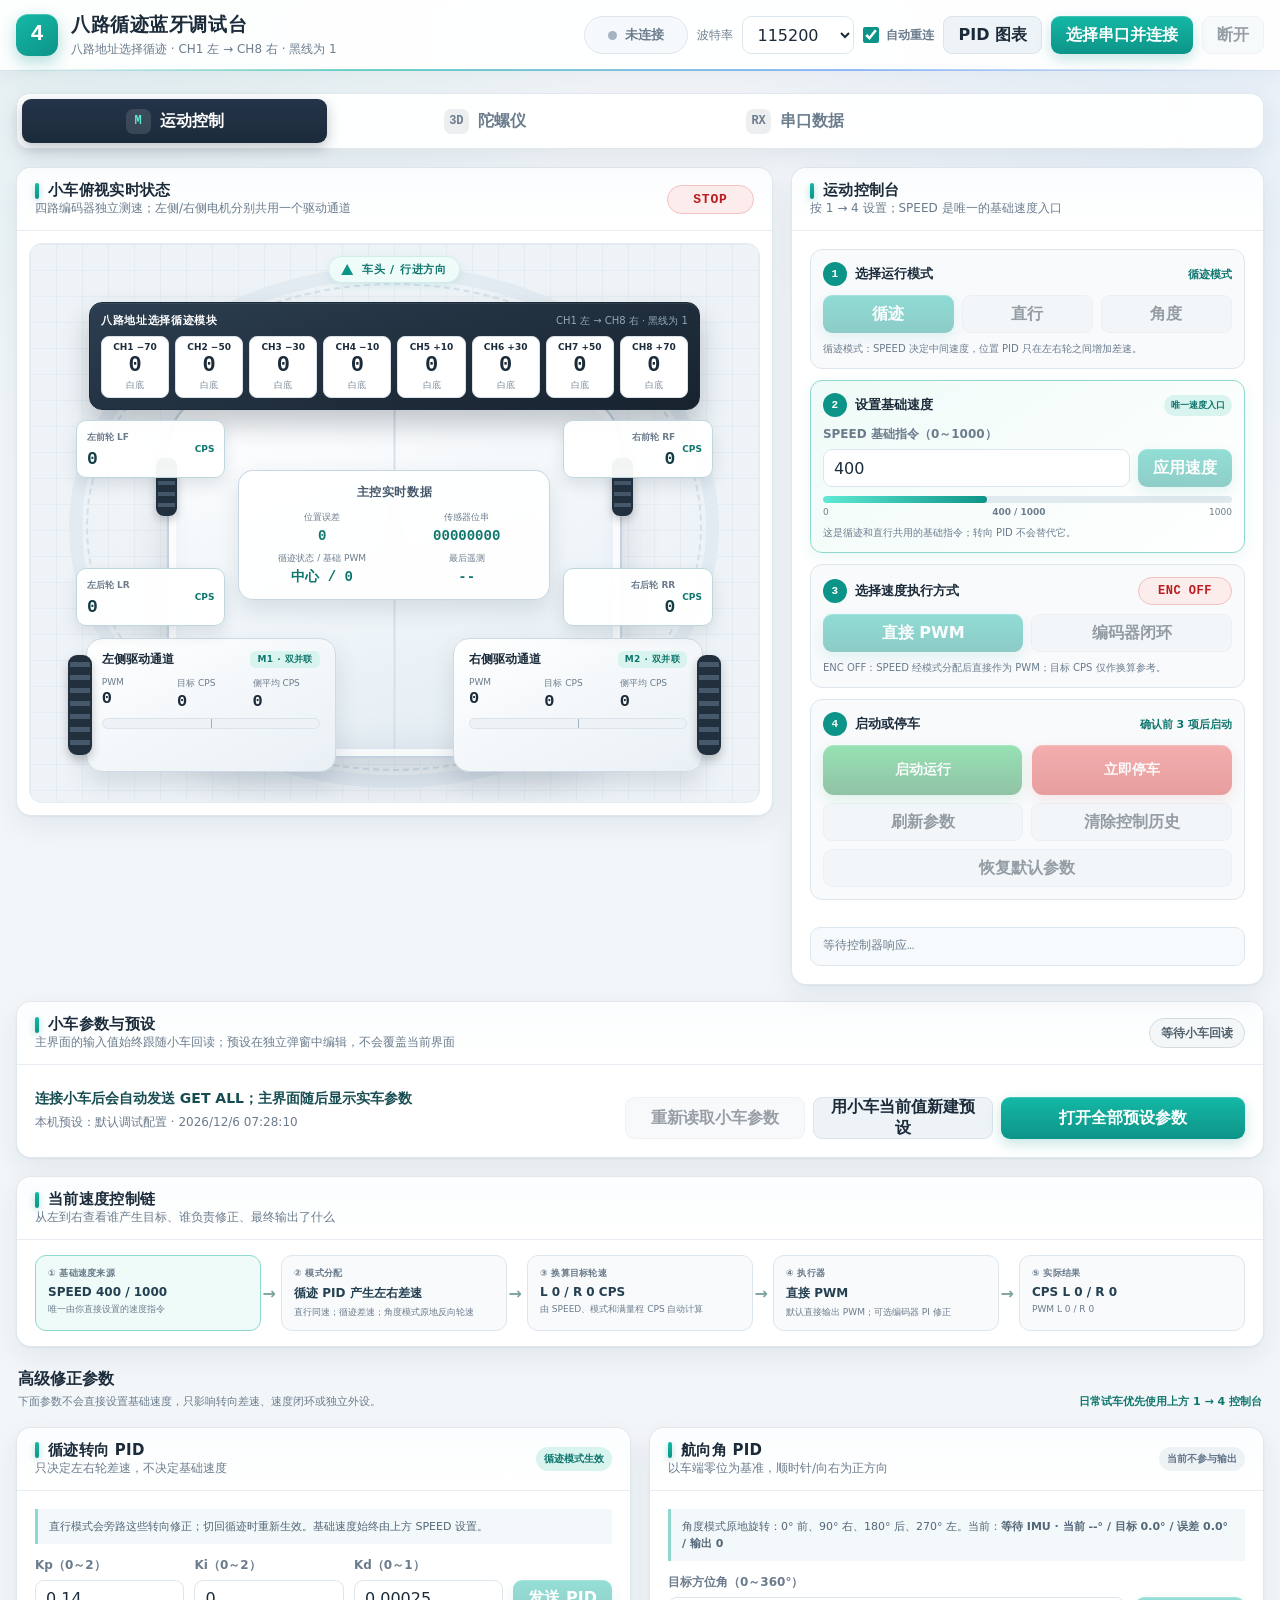
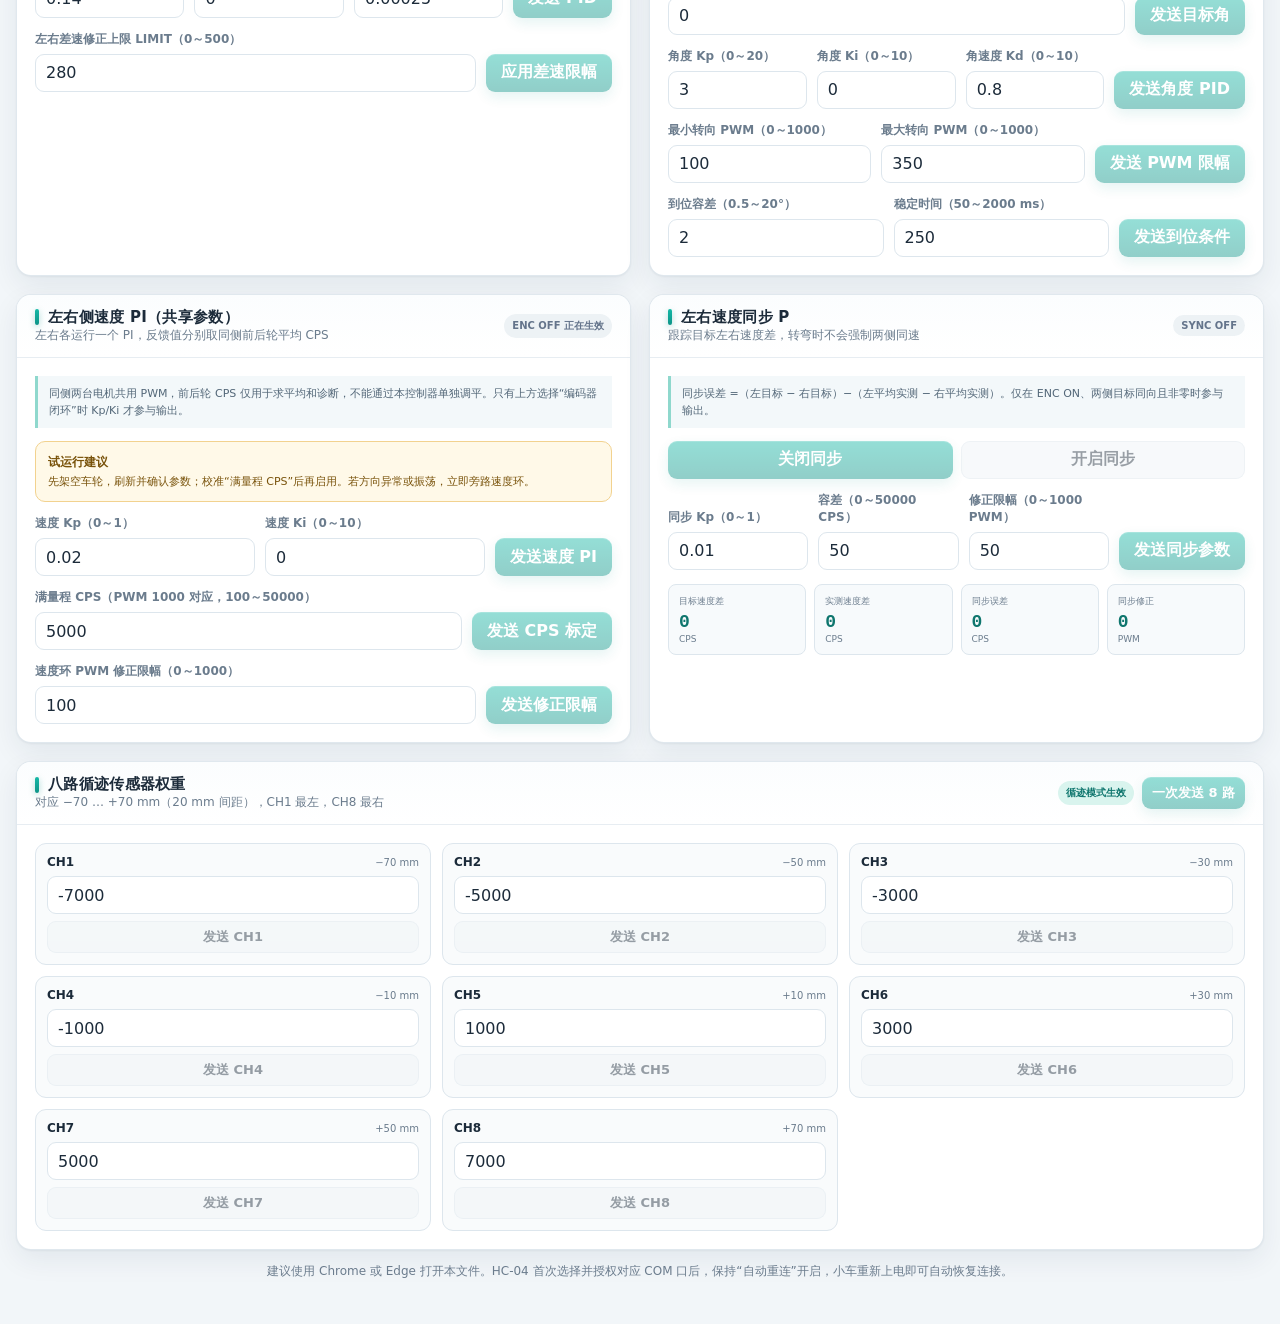
==== commit d2c9cb08: "四轮编码显示" ====
--- a/web/index.html
+++ b/web/index.html
@@ -4,7 +4,7 @@
     <meta charset="UTF-8">
     <meta name="viewport" content="width=device-width, initial-scale=1.0">
     <title>八路循迹蓝牙调试台</title>
-    <link rel="stylesheet" href="css/styles.css">
+    <link rel="stylesheet" href="css/styles.css?v=2">
 </head>
 <body>
     <header class="app-header">
@@ -22,11 +22,11 @@
                 </div>
                 <label for="baudRate" style="font-size:12px;color:#b8cad5">波特率</label>
                 <select id="baudRate" aria-label="串口波特率">
-                    <option value="9600" selected>9600</option>
+                    <option value="9600">9600</option>
                     <option value="19200">19200</option>
                     <option value="38400">38400</option>
                     <option value="57600">57600</option>
-                    <option value="115200">115200</option>
+                    <option value="115200" selected>115200</option>
                 </select>
                 <label class="auto-reconnect-option" for="autoReconnect">
                     <input id="autoReconnect" type="checkbox" checked>
@@ -60,7 +60,7 @@
                 <div class="card-head">
                     <div>
                         <h2>小车俯视实时状态</h2>
-                        <div class="hint">探头位置为 −70 … +70 mm（20 mm 间距），左侧/右侧均为双电机并联</div>
+                        <div class="hint">四路编码器独立测速；左侧/右侧电机分别共用一个驱动通道</div>
                     </div>
                     <div id="runState" class="run-pill">STOP</div>
                 </div>
@@ -91,23 +91,27 @@
                                     <div class="car-live-stat"><span>最后遥测</span><strong id="telemetryAge">--</strong></div>
                                 </div>
                             </div>
+                            <div class="wheel-telemetry left-front"><span>左前轮 LF</span><strong id="encoderLeftFront">0</strong><small>CPS</small></div>
+                            <div class="wheel-telemetry left-rear"><span>左后轮 LR</span><strong id="encoderLeftRear">0</strong><small>CPS</small></div>
+                            <div class="wheel-telemetry right-front"><span>右前轮 RF</span><strong id="encoderRightFront">0</strong><small>CPS</small></div>
+                            <div class="wheel-telemetry right-rear"><span>右后轮 RR</span><strong id="encoderRightRear">0</strong><small>CPS</small></div>
                             <div class="car-drive-unit left">
                                 <span class="car-wheel" aria-hidden="true"></span>
-                                <div class="drive-unit-title"><strong>左侧电机对（双并联）</strong><span>M1</span></div>
+                                <div class="drive-unit-title"><strong>左侧驱动通道</strong><span>M1 · 双并联</span></div>
                                 <div class="drive-unit-values">
                                     <div class="drive-unit-value"><span>PWM</span><strong id="pwmLeft">0</strong></div>
                                     <div class="drive-unit-value"><span>目标 CPS</span><strong id="targetLeft">0</strong></div>
-                                    <div class="drive-unit-value"><span>实际 CPS</span><strong id="encoderLeft">0</strong></div>
+                                    <div class="drive-unit-value"><span>侧平均 CPS</span><strong id="encoderLeft">0</strong></div>
                                 </div>
                                 <div class="signed-bar" aria-label="左电机 PWM"><span id="pwmLeftBar" class="signed-fill"></span></div>
                             </div>
                             <div class="car-drive-unit right">
                                 <span class="car-wheel" aria-hidden="true"></span>
-                                <div class="drive-unit-title"><strong>右侧电机对（双并联）</strong><span>M2</span></div>
+                                <div class="drive-unit-title"><strong>右侧驱动通道</strong><span>M2 · 双并联</span></div>
                                 <div class="drive-unit-values">
                                     <div class="drive-unit-value"><span>PWM</span><strong id="pwmRight">0</strong></div>
                                     <div class="drive-unit-value"><span>目标 CPS</span><strong id="targetRight">0</strong></div>
-                                    <div class="drive-unit-value"><span>实际 CPS</span><strong id="encoderRight">0</strong></div>
+                                    <div class="drive-unit-value"><span>侧平均 CPS</span><strong id="encoderRight">0</strong></div>
                                 </div>
                                 <div class="signed-bar" aria-label="右电机 PWM"><span id="pwmRightBar" class="signed-fill"></span></div>
                             </div>
@@ -283,11 +287,11 @@
 
             <section class="card">
                 <div class="card-head">
-                    <div><h2>编码器速度 PI</h2><div class="hint">只把实际 CPS 拉向自动生成的目标 CPS</div></div>
+                    <div><h2>左右侧速度 PI（共享参数）</h2><div class="hint">左右各运行一个 PI，反馈值分别取同侧前后轮平均 CPS</div></div>
                     <span id="encoderParameterScope" class="scope-badge">ENC OFF 正在生效</span>
                 </div>
                 <div class="card-body">
-                    <div class="context-note">这里没有第二个基础速度。目标 CPS = 模式分配后的指令 × 满量程 CPS ÷ 1000；只有上方选择“编码器闭环”时 Kp/Ki 才参与输出。</div>
+                    <div class="context-note">同侧两台电机共用 PWM，前后轮 CPS 仅用于求平均和诊断，不能通过本控制器单独调平。只有上方选择“编码器闭环”时 Kp/Ki 才参与输出。</div>
                     <div class="encoder-loop-note">
                         <strong>试运行建议</strong>
                         先架空车轮，刷新并确认参数；校准“满量程 CPS”后再启用。若方向异常或振荡，立即旁路速度环。
@@ -304,6 +308,32 @@
                     <div class="command-row single-command" style="margin-top:13px">
                         <div class="field"><label for="encoderLimitInput">速度环 PWM 修正限幅（0～1000）</label><input id="encoderLimitInput" type="number" value="100" min="0" max="1000" step="1"></div>
                         <button id="sendEncoderLimitButton" type="button">发送修正限幅</button>
+                    </div>
+                </div>
+            </section>
+
+            <section class="card sync-control-card">
+                <div class="card-head">
+                    <div><h2>左右速度同步 P</h2><div class="hint">跟踪目标左右速度差，转弯时不会强制两侧同速</div></div>
+                    <span id="encoderSyncScope" class="scope-badge">SYNC OFF</span>
+                </div>
+                <div class="card-body">
+                    <div class="context-note">同步误差 =（左目标 − 右目标）−（左平均实测 − 右平均实测）。仅在 ENC ON、两侧目标同向且非零时参与输出。</div>
+                    <div class="encoder-loop-actions sync-loop-actions" role="group" aria-label="左右速度同步开关">
+                        <button id="encoderSyncOffButton" class="secondary active" type="button" aria-pressed="true">关闭同步</button>
+                        <button id="encoderSyncOnButton" class="secondary" type="button" aria-pressed="false">开启同步</button>
+                    </div>
+                    <div class="command-row sync-gain-row">
+                        <div class="field"><label for="encoderSyncKpInput">同步 Kp（0～1）</label><input id="encoderSyncKpInput" type="number" value="0.01" min="0" max="1" step="0.001"></div>
+                        <div class="field"><label for="encoderSyncToleranceInput">容差（0～50000 CPS）</label><input id="encoderSyncToleranceInput" type="number" value="50" min="0" max="50000" step="1"></div>
+                        <div class="field"><label for="encoderSyncLimitInput">修正限幅（0～1000 PWM）</label><input id="encoderSyncLimitInput" type="number" value="50" min="0" max="1000" step="1"></div>
+                        <button id="sendEncoderSyncButton" type="button">发送同步参数</button>
+                    </div>
+                    <div class="sync-runtime-grid" aria-label="同步控制实时状态">
+                        <div><span>目标速度差</span><strong id="encoderTargetDiff">0</strong><small>CPS</small></div>
+                        <div><span>实测速度差</span><strong id="encoderMeasuredDiff">0</strong><small>CPS</small></div>
+                        <div><span>同步误差</span><strong id="encoderSyncError">0</strong><small>CPS</small></div>
+                        <div><span>同步修正</span><strong id="encoderSyncCorrection">0</strong><small>PWM</small></div>
                     </div>
                 </div>
             </section>
@@ -509,7 +539,7 @@
                         <legend>基本设置</legend>
                         <div class="preset-fields four-columns">
                             <div class="field preset-name-field"><label for="presetNameInput">预设名称</label><input id="presetNameInput" type="text" value="默认调试配置" maxlength="80" autocomplete="off"></div>
-                            <div class="field"><label for="presetBaudRateSelect">串口波特率</label><select id="presetBaudRateSelect"><option value="9600" selected>9600</option><option value="19200">19200</option><option value="38400">38400</option><option value="57600">57600</option><option value="115200">115200</option></select></div>
+                            <div class="field"><label for="presetBaudRateSelect">串口波特率</label><select id="presetBaudRateSelect"><option value="9600">9600</option><option value="19200">19200</option><option value="38400">38400</option><option value="57600">57600</option><option value="115200" selected>115200</option></select></div>
                             <div class="field"><label for="presetAutoReconnectSelect">自动重连</label><select id="presetAutoReconnectSelect"><option value="on" selected>开启</option><option value="off">关闭</option></select></div>
                             <div class="field"><label for="presetDriveModeSelect">运行模式</label><select id="presetDriveModeSelect"><option value="track" selected>循迹模式</option><option value="straight">直行模式</option><option value="angle">角度模式</option></select></div>
                             <div class="field"><label for="presetSpeedInput">基础速度 SPEED（0～1000）</label><input id="presetSpeedInput" type="number" value="400" min="0" max="1000" step="1"></div>
@@ -552,6 +582,16 @@
                         </div>
                     </fieldset>
 
+                    <fieldset class="preset-form-section">
+                        <legend>左右速度同步 P</legend>
+                        <div class="preset-fields two-columns">
+                            <div class="field"><label for="presetEncoderSyncEnabledSelect">同步控制</label><select id="presetEncoderSyncEnabledSelect"><option value="on">开启</option><option value="off" selected>关闭</option></select></div>
+                            <div class="field"><label for="presetEncoderSyncKpInput">同步 Kp（0～1）</label><input id="presetEncoderSyncKpInput" type="number" value="0.01" min="0" max="1" step="0.001"></div>
+                            <div class="field"><label for="presetEncoderSyncToleranceInput">容差（0～50000 CPS）</label><input id="presetEncoderSyncToleranceInput" type="number" value="50" min="0" max="50000" step="1"></div>
+                            <div class="field"><label for="presetEncoderSyncLimitInput">修正限幅（0～1000 PWM）</label><input id="presetEncoderSyncLimitInput" type="number" value="50" min="0" max="1000" step="1"></div>
+                        </div>
+                    </fieldset>
+
                     <fieldset class="preset-form-section preset-section-wide">
                         <legend>八路循迹权重（CH1 到 CH8 必须严格递增）</legend>
                         <div class="preset-weight-grid">
--- a/web/css/styles.css
+++ b/web/css/styles.css
@@ -394,10 +394,40 @@
             font: 800 14px/1.2 ui-monospace, SFMono-Regular, Consolas, monospace;
             text-overflow: ellipsis;
         }
+        .wheel-telemetry {
+            position: absolute;
+            z-index: 6;
+            top: 158px;
+            width: 23%;
+            min-height: 58px;
+            padding: 8px 10px;
+            display: grid;
+            grid-template-columns: minmax(0, 1fr) auto;
+            grid-template-areas: "label unit" "value unit";
+            align-items: center;
+            gap: 3px 7px;
+            border: 1px solid #bed6dd;
+            border-radius: 10px;
+            background: rgba(255, 255, 255, 0.94);
+            box-shadow: 0 7px 16px rgba(30, 55, 78, 0.12);
+        }
+        .wheel-telemetry.left-front, .wheel-telemetry.left-rear { left: 1%; }
+        .wheel-telemetry.right-front, .wheel-telemetry.right-rear { right: 1%; text-align: right; }
+        .wheel-telemetry.left-rear, .wheel-telemetry.right-rear { top: 306px; }
+        .wheel-telemetry span { grid-area: label; color: var(--muted); font-size: 9px; font-weight: 800; }
+        .wheel-telemetry strong {
+            grid-area: value;
+            min-width: 0;
+            overflow: hidden;
+            color: #153d46;
+            font: 800 18px/1 ui-monospace, SFMono-Regular, Consolas, monospace;
+            text-overflow: ellipsis;
+        }
+        .wheel-telemetry small { grid-area: unit; color: #0f766e; font-size: 9px; font-weight: 800; }
         .car-drive-unit {
             position: absolute;
             z-index: 5;
-            bottom: 44px;
+            bottom: 20px;
             width: 38.5%;
             min-height: 134px;
             padding: 12px 15px;
@@ -1353,6 +1383,30 @@
         .single-command { grid-template-columns: minmax(0, 1fr) auto; }
         .servo-command-row { grid-template-columns: minmax(0, 1fr) minmax(0, 1fr) auto; }
         .encoder-gain-row { grid-template-columns: minmax(0, 1fr) minmax(0, 1fr) auto; }
+        .sync-loop-actions { margin-bottom: 13px; }
+        .sync-gain-row { grid-template-columns: repeat(3, minmax(0, 1fr)) auto; }
+        .sync-runtime-grid {
+            margin-top: 14px;
+            display: grid;
+            grid-template-columns: repeat(4, minmax(0, 1fr));
+            gap: 8px;
+        }
+        .sync-runtime-grid > div {
+            min-width: 0;
+            padding: 10px;
+            border: 1px solid var(--line);
+            border-radius: 8px;
+            background: #f7fafc;
+        }
+        .sync-runtime-grid span, .sync-runtime-grid small { display: block; color: var(--muted); font-size: 9px; }
+        .sync-runtime-grid strong {
+            display: block;
+            margin: 5px 0 3px;
+            overflow: hidden;
+            color: var(--teal-dark);
+            font: 800 18px/1 ui-monospace, SFMono-Regular, Consolas, monospace;
+            text-overflow: ellipsis;
+        }
         .encoder-loop-note {
             margin: 13px 0;
             padding: 11px 12px;
@@ -1585,11 +1639,12 @@
             .control-chain-node::after { display: none; }
             .control-chain-node:last-child { grid-column: 1 / -1; }
             .weight-grid { grid-template-columns: repeat(2, minmax(0, 1fr)); }
-            .car-scene { min-height: 535px; }
-            .car-plan { width: calc(100% - 12px); min-height: 515px; }
+            .car-scene { min-height: 580px; }
+            .car-plan { width: calc(100% - 12px); min-height: 560px; }
             .car-chassis { left: 10%; right: 10%; }
             .car-center-console { left: 20%; right: 20%; }
             .car-drive-unit { width: 43%; }
+            .sync-runtime-grid { grid-template-columns: repeat(2, minmax(0, 1fr)); }
             .config-profile-fields { grid-template-columns: repeat(2, minmax(0, 1fr)); }
             .config-name-field { grid-column: 1 / -1; }
             .preset-dialog-backdrop { padding: 10px; }
@@ -1644,8 +1699,8 @@
             .preset-name-field { grid-column: auto; }
             .preset-weight-grid { grid-template-columns: repeat(2, minmax(0, 1fr)); }
             .preset-file-actions button { flex: 1 1 calc(50% - 4px); }
-            .car-scene { min-height: 510px; }
-            .car-plan { min-height: 490px; margin-top: 18px; }
+            .car-scene { min-height: 720px; }
+            .car-plan { min-height: 700px; margin-top: 18px; }
             .car-tracking-module { left: 0; right: 0; padding: 9px 7px 10px; }
             .tracking-module-title span { display: none; }
             .car-tracking-module .sensors { gap: 3px; }
@@ -1657,7 +1712,10 @@
             .car-chassis::before, .car-chassis::after { width: 14px; height: 44px; }
             .car-chassis::before { left: -11px; }
             .car-chassis::after { right: -11px; }
-            .car-center-console { top: 198px; left: 13%; right: 13%; padding: 11px 8px; }
+            .car-center-console { top: 220px; left: 25%; right: 25%; padding: 11px 8px; }
+            .wheel-telemetry { top: 145px; width: 29%; padding: 7px 8px; }
+            .wheel-telemetry.left-rear, .wheel-telemetry.right-rear { top: 390px; }
+            .wheel-telemetry strong { font-size: 15px; }
             .car-drive-unit { bottom: 36px; width: 44%; min-height: 124px; padding: 11px 10px; }
             .car-drive-unit.left { left: 3%; }
             .car-drive-unit.right { right: 3%; }
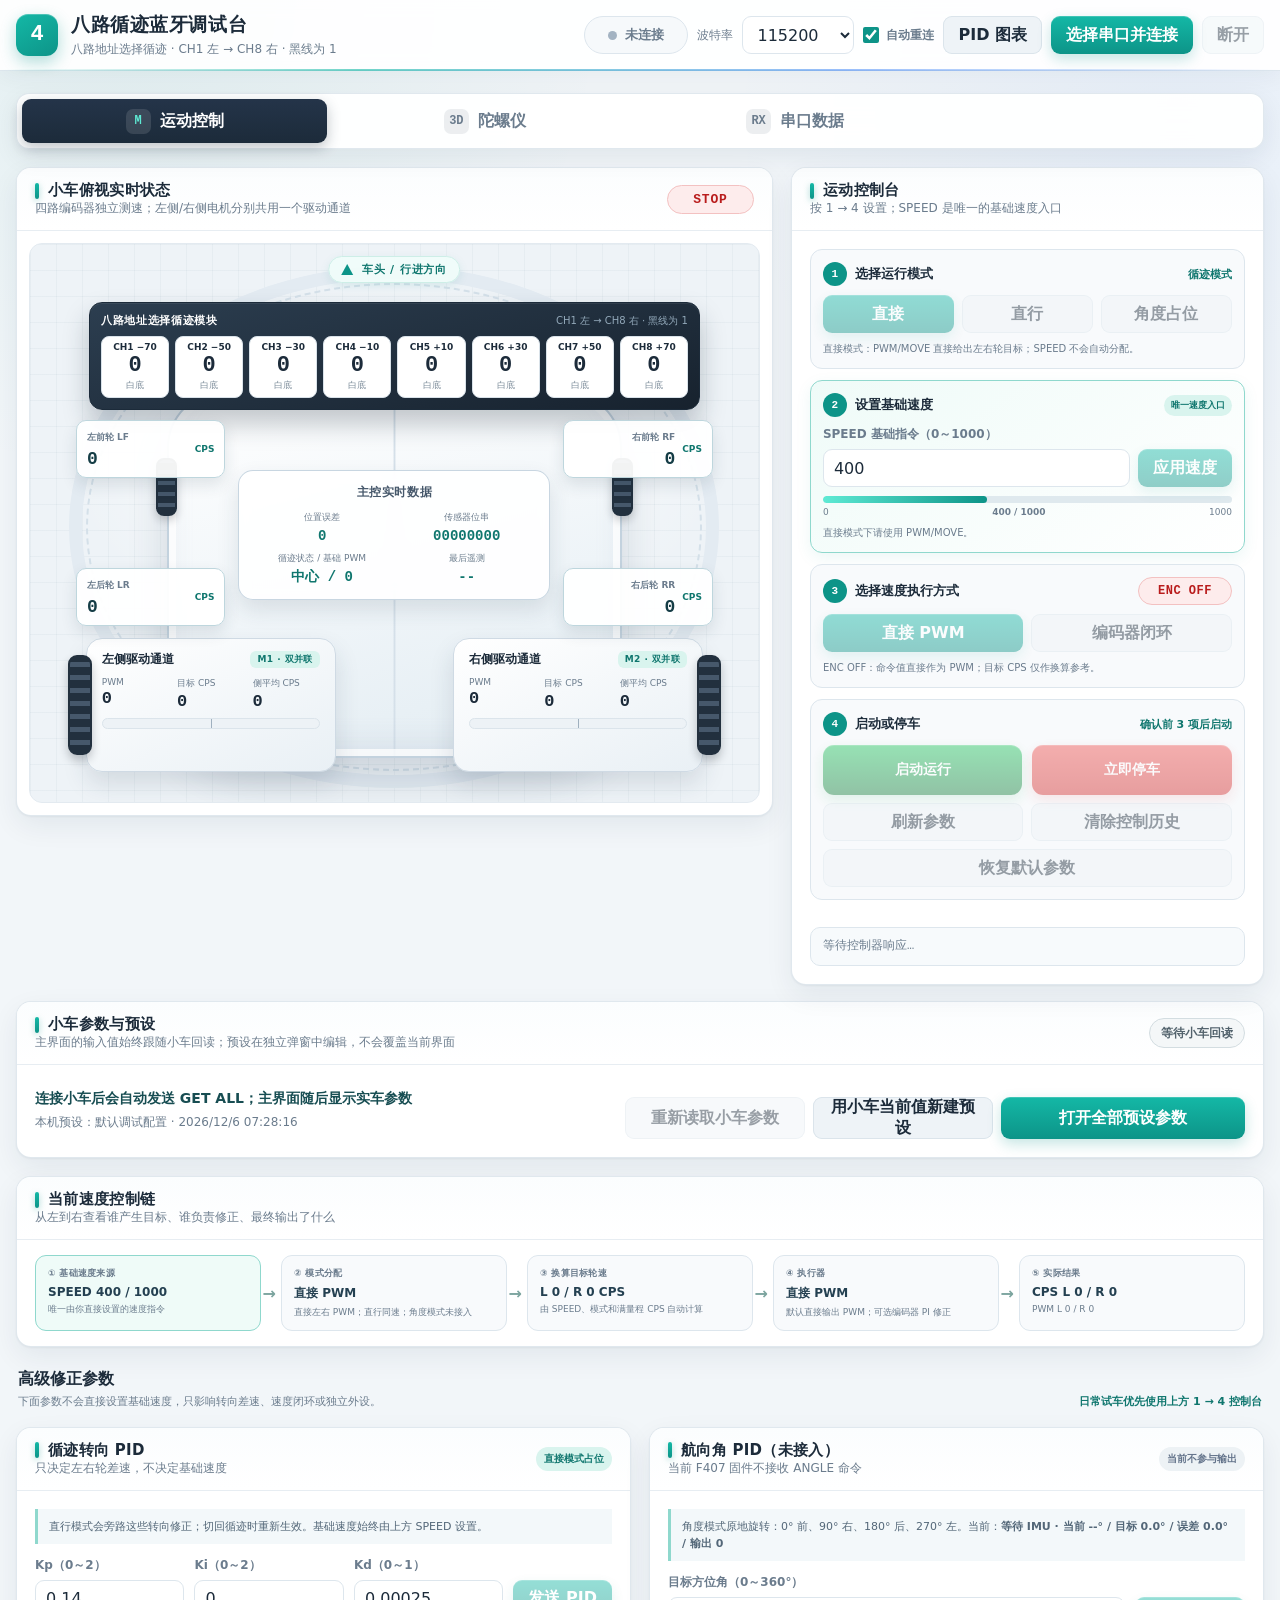
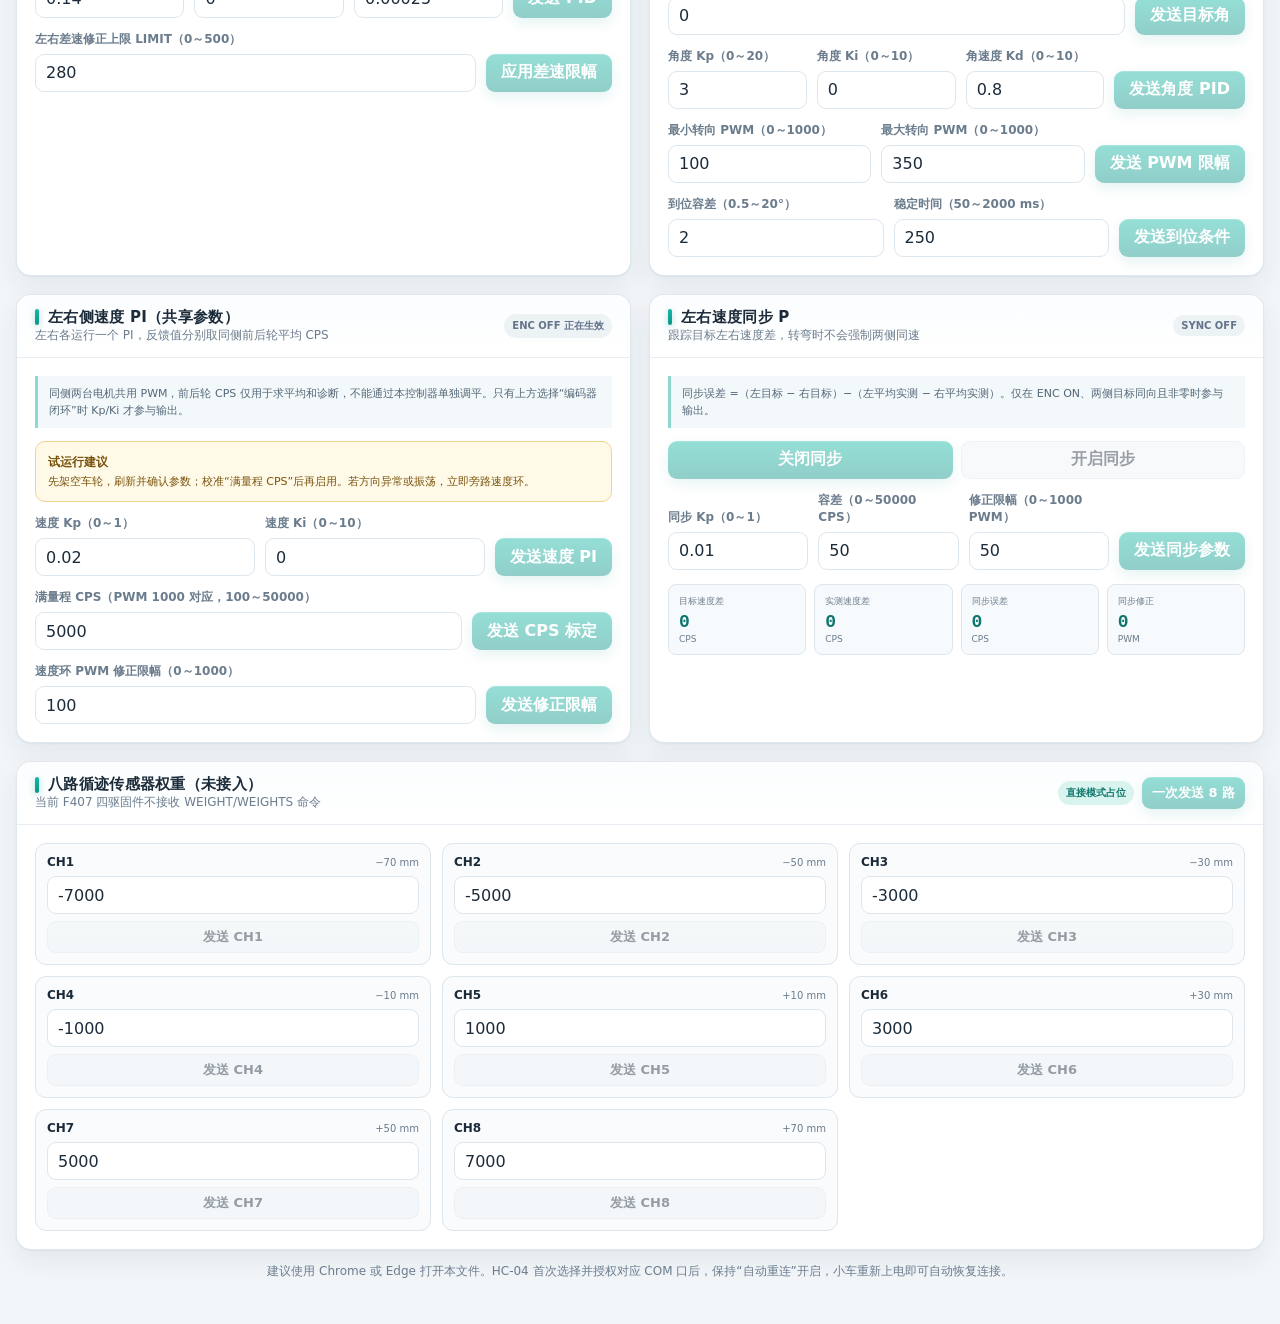
==== commit 6137b767: "集成FreeRTOS多任务+UGV命令队列+安全机制+ROS2桥接+网页控制优化" ====
--- a/web/index.html
+++ b/web/index.html
@@ -135,12 +135,12 @@
                         </div>
                         <div class="mode-switch">
                         <div class="mode-switch-actions" role="group" aria-label="运行模式切换">
-                            <button id="trackingModeButton" class="secondary active" type="button" aria-pressed="true">循迹</button>
+                            <button id="trackingModeButton" class="secondary active" type="button" aria-pressed="true">直接</button>
                             <button id="straightModeButton" class="secondary" type="button" aria-pressed="false">直行</button>
-                            <button id="angleModeButton" class="secondary" type="button" aria-pressed="false">角度</button>
-                        </div>
-                        </div>
-                        <p id="modeDescription" class="control-step-copy">循迹模式：SPEED 决定中间速度，位置 PID 只在左右轮之间增加差速。</p>
+                            <button id="angleModeButton" class="secondary" type="button" aria-pressed="false">角度占位</button>
+                        </div>
+                        </div>
+                        <p id="modeDescription" class="control-step-copy">直接模式：PWM/MOVE 直接给出左右轮目标，SPEED 只在直行模式下分配。</p>
                     </div>
 
                     <div class="control-step primary-source">
@@ -217,7 +217,7 @@
             <div class="card-body">
                 <div class="control-chain" aria-label="速度控制链">
                     <div class="control-chain-node source"><span>① 基础速度来源</span><strong id="chainSpeedValue">SPEED 400 / 1000</strong><small>唯一由你直接设置的速度指令</small></div>
-                    <div class="control-chain-node"><span>② 模式分配</span><strong id="controlStrategy">循迹 PID 产生左右差速</strong><small>直行同速；循迹差速；角度模式原地反向轮速</small></div>
+                    <div class="control-chain-node"><span>② 模式分配</span><strong id="controlStrategy">直接 PWM</strong><small>直接左右 PWM；直行同速；角度模式未接入</small></div>
                     <div class="control-chain-node"><span>③ 换算目标轮速</span><strong id="chainTargetValue">L 0 / R 0 CPS</strong><small>由 SPEED、模式和满量程 CPS 自动计算</small></div>
                     <div class="control-chain-node"><span>④ 执行器</span><strong id="chainExecutionValue">直接 PWM</strong><small>默认直接输出 PWM；可选编码器 PI 修正</small></div>
                     <div class="control-chain-node"><span>⑤ 实际结果</span><strong id="chainActualValue">CPS L 0 / R 0</strong><small id="chainPwmValue">PWM L 0 / R 0</small></div>
@@ -257,8 +257,8 @@
             -->
             <section class="card">
                 <div class="card-head">
-                    <div><h2>航向角 PID</h2><div class="hint">以车端零位为基准，顺时针/向右为正方向</div></div>
-                    <span id="anglePidScope" class="scope-badge">角度模式生效</span>
+                    <div><h2>航向角 PID（未接入）</h2><div class="hint">当前 F407 固件不接收 ANGLE 命令</div></div>
+                    <span id="anglePidScope" class="scope-badge">占位</span>
                 </div>
                 <div class="card-body">
                     <div class="context-note">角度模式原地旋转：0° 前、90° 右、180° 后、270° 左。当前：<strong id="angleRuntimeSummary">等待车端角度状态</strong></div>
@@ -340,7 +340,7 @@
 
             <section class="card weights-card">
                 <div class="card-head">
-                    <div><h2>八路循迹传感器权重</h2><div class="hint">对应 −70 … +70 mm（20 mm 间距），CH1 最左，CH8 最右</div></div>
+                    <div><h2>八路循迹传感器权重（未接入）</h2><div class="hint">当前 F407 四驱固件不接收 WEIGHT/WEIGHTS 命令</div></div>
                     <div class="card-head-actions">
                         <span id="trackingWeightsScope" class="scope-badge active">循迹模式生效</span>
                         <button id="sendAllWeightsButton" class="small" type="button">一次发送 8 路</button>
@@ -366,8 +366,8 @@
         <section class="card imu-card">
             <div class="card-head">
                 <div>
-                    <h2>IMU 实时姿态</h2>
-                    <div class="hint">串口仅接收 Roll、Pitch、Yaw；可拖动模型改变观察视角</div>
+                    <h2>IMU 原始数据</h2>
+                    <div class="hint">串口接收 AX、AY、AZ、GX、GY、GZ、TEMP 原始值；当前固件不输出姿态角</div>
                 </div>
                 <div id="imuState" class="imu-state-pill">等待遥测</div>
             </div>
@@ -423,14 +423,17 @@
                     </div>
 
                     <div class="imu-group attitude-readout">
-                        <div class="imu-group-title"><strong>实时姿态</strong><span>degree</span></div>
+                        <div class="imu-group-title"><strong>加速度原始值</strong><span>raw</span></div>
                         <div class="attitude-angle-grid">
-                            <div class="attitude-angle"><span>Roll 横滚</span><strong><span id="imuRoll">--</span><small>°</small></strong></div>
-                            <div class="attitude-angle"><span>Pitch 俯仰</span><strong><span id="imuPitch">--</span><small>°</small></strong></div>
-                            <div class="attitude-angle"><span>Yaw 偏航</span><strong><span id="imuYaw">--</span><small>°</small></strong></div>
+                            <div class="attitude-angle"><span>AX</span><strong><span id="imuRoll">--</span><small>LSB</small></strong></div>
+                            <div class="attitude-angle"><span>AY</span><strong><span id="imuPitch">--</span><small>LSB</small></strong></div>
+                            <div class="attitude-angle"><span>AZ</span><strong><span id="imuYaw">--</span><small>LSB</small></strong></div>
                         </div>
                         <div class="attitude-meta">
-                            <div class="imu-diagnostic"><span>模型参考</span><strong id="attitudeReference">绝对姿态</strong></div>
+                            <div class="imu-diagnostic"><span>GX</span><strong id="imuGyroX">--</strong></div>
+                            <div class="imu-diagnostic"><span>GY</span><strong id="imuGyroY">--</strong></div>
+                            <div class="imu-diagnostic"><span>GZ</span><strong id="imuGyroZ">--</strong></div>
+                            <div class="imu-diagnostic"><span>TEMP</span><strong id="imuTemperature">--</strong></div>
                             <div class="imu-diagnostic"><span>刷新频率</span><strong id="attitudeRate">--</strong></div>
                         </div>
                         <div class="attitude-actions">
@@ -443,7 +446,7 @@
 
                     <!--
                         俯视方位图使用 MCU 返回的 AH/AE/AO/AS，不在浏览器中自行计算控制角。
-                        原始 I 帧 Yaw 只保留在“当前原始 Yaw”读数中，便于核对传感器方向。
+                        当前固件只输出原始 IMU，不输出姿态角；方位控制面板保留为旧页面兼容区。
                     -->
                     <div class="vehicle-yaw-panel">
                     <div id="vehicleYawStage" class="vehicle-yaw-stage" role="img" aria-label="等待第一帧有效 Yaw 数据以建立小车初始方向">
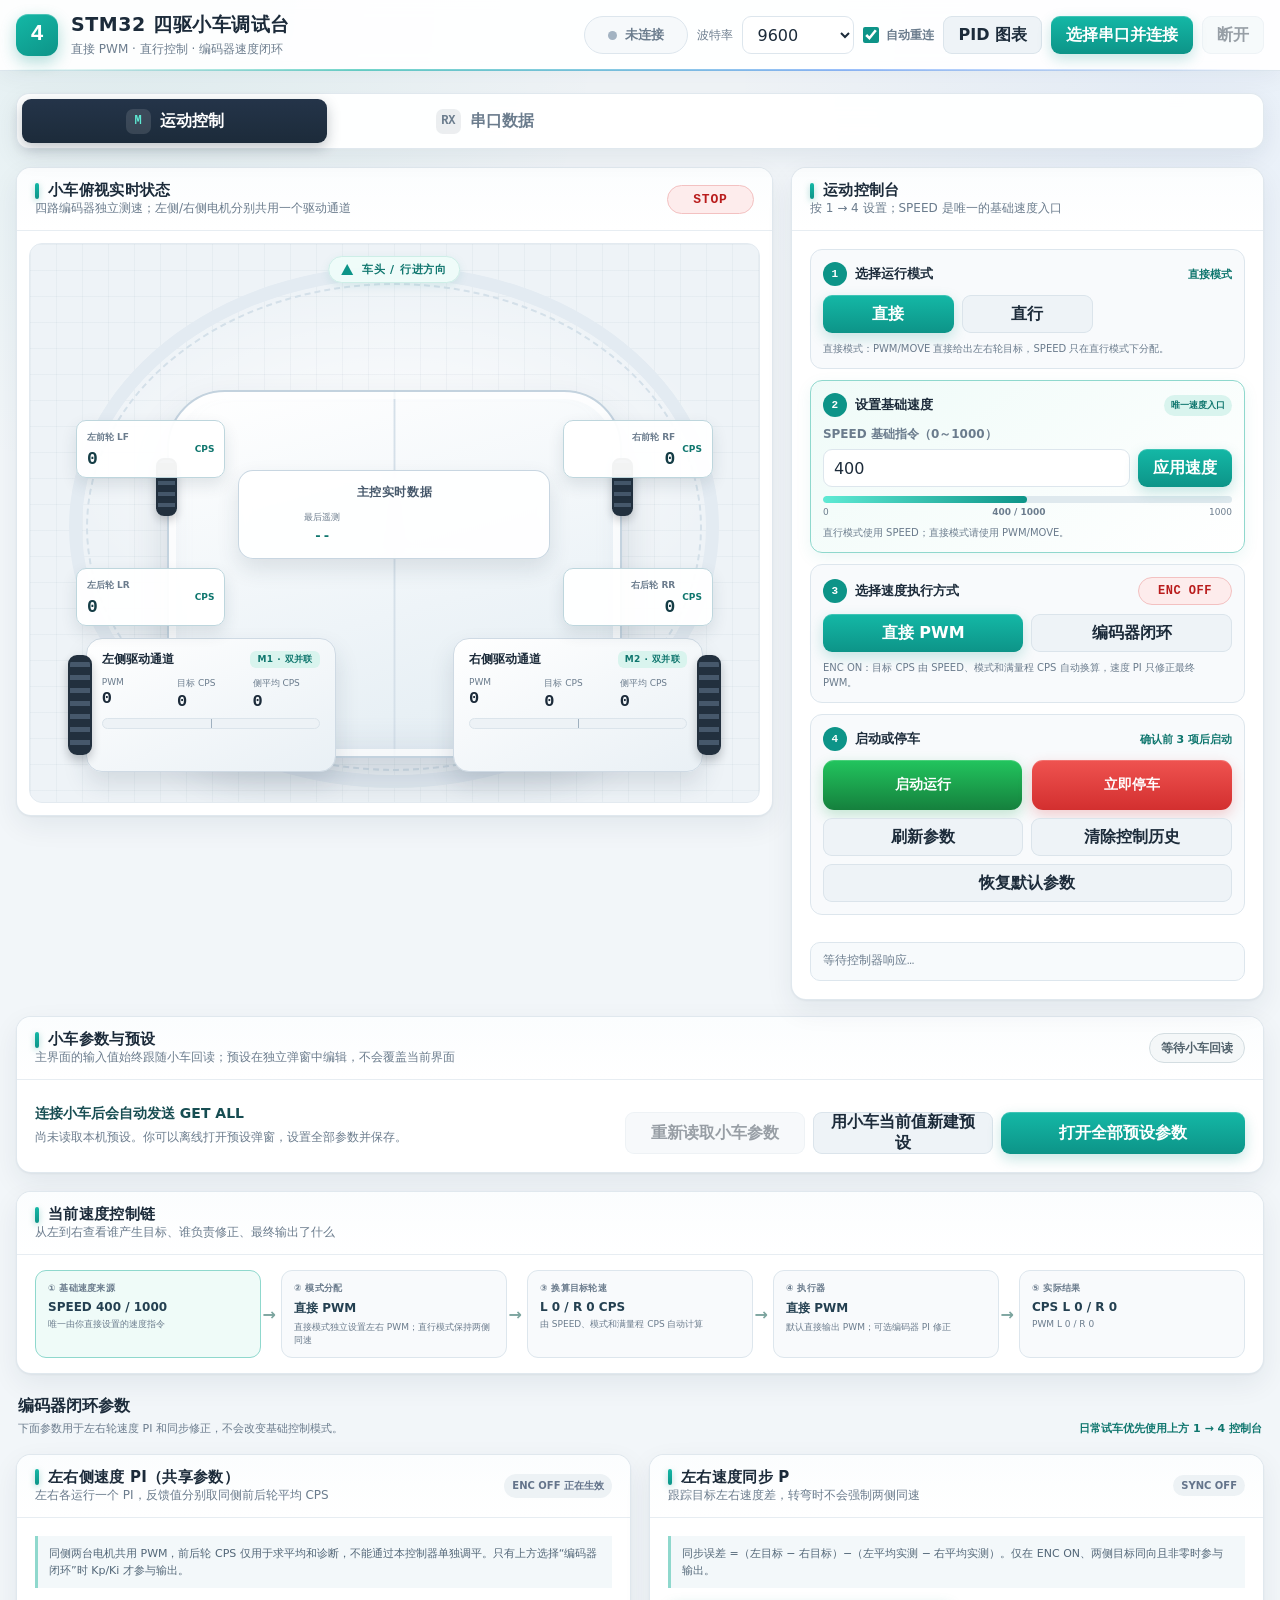
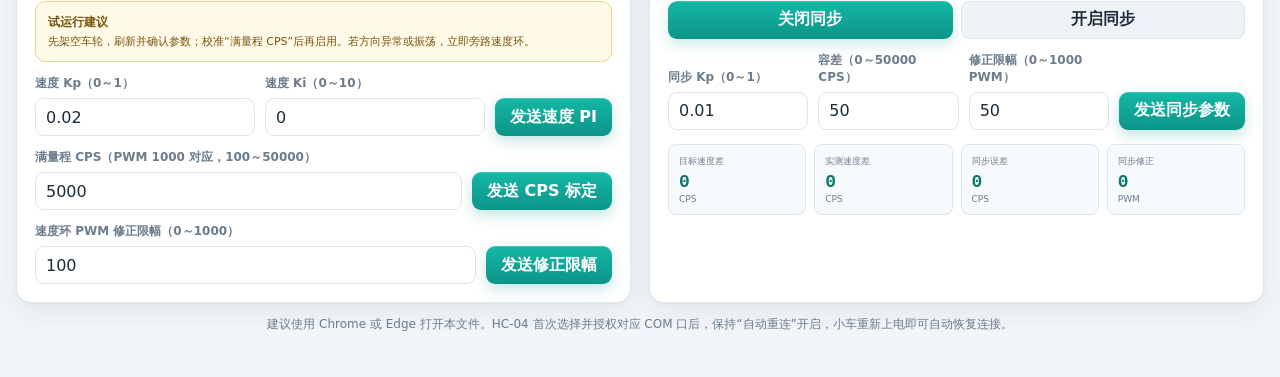
==== commit ae8a46d2: "删除循迹和IMU，修正蓝牙串口" ====
--- a/web/index.html
+++ b/web/index.html
@@ -3,7 +3,7 @@
 <head>
     <meta charset="UTF-8">
     <meta name="viewport" content="width=device-width, initial-scale=1.0">
-    <title>八路循迹蓝牙调试台</title>
+    <title>STM32 四驱小车调试台</title>
     <link rel="stylesheet" href="css/styles.css?v=2">
 </head>
 <body>
@@ -12,8 +12,8 @@
             <div class="brand">
                 <div class="brand-mark">4</div>
                 <div>
-                    <h1>八路循迹蓝牙调试台</h1>
-                    <p>八路地址选择循迹 · CH1 左 → CH8 右 · 黑线为 1</p>
+                    <h1>STM32 四驱小车调试台</h1>
+                    <p>直接 PWM · 直行控制 · 编码器速度闭环</p>
                 </div>
             </div>
             <div class="connection-controls">
@@ -22,11 +22,7 @@
                 </div>
                 <label for="baudRate" style="font-size:12px;color:#b8cad5">波特率</label>
                 <select id="baudRate" aria-label="串口波特率">
-                    <option value="9600">9600</option>
-                    <option value="19200">19200</option>
-                    <option value="38400">38400</option>
-                    <option value="57600">57600</option>
-                    <option value="115200" selected>115200</option>
+                    <option value="9600" selected>9600</option>
                 </select>
                 <label class="auto-reconnect-option" for="autoReconnect">
                     <input id="autoReconnect" type="checkbox" checked>
@@ -46,9 +42,6 @@
             <button id="motionTab" class="console-tab" type="button" role="tab" aria-selected="true" aria-controls="motionPage" data-page="motion">
                 <span class="console-tab-icon" aria-hidden="true">M</span><span>运动控制</span>
             </button>
-            <button id="imuTab" class="console-tab" type="button" role="tab" aria-selected="false" aria-controls="imuPage" data-page="imu">
-                <span class="console-tab-icon" aria-hidden="true">3D</span><span>陀螺仪</span>
-            </button>
             <button id="serialTab" class="console-tab" type="button" role="tab" aria-selected="false" aria-controls="serialPage" data-page="serial">
                 <span class="console-tab-icon" aria-hidden="true">RX</span><span>串口数据</span>
             </button>
@@ -67,27 +60,11 @@
                 <div class="card-body motion-visual-body">
                     <div class="car-scene">
                         <div class="car-heading">车头 / 行进方向</div>
-                        <div class="car-plan" role="img" aria-label="小车俯视图：车头八路循迹模块，左右两侧双电机并联">
+                        <div class="car-plan" role="img" aria-label="小车俯视图：左右两侧双电机驱动与四路编码器">
                             <div class="car-chassis"></div>
-                            <div class="car-tracking-module">
-                                <div class="tracking-module-title"><strong>八路地址选择循迹模块</strong><span>CH1 左 → CH8 右 · 黑线为 1</span></div>
-                                <div id="sensorGrid" class="sensors" aria-label="八路循迹传感器">
-                                    <div class="sensor" data-channel="1"><span class="sensor-channel">CH1 −70</span><strong class="sensor-value">0</strong><span class="sensor-caption">−70 mm</span></div>
-                                    <div class="sensor" data-channel="2"><span class="sensor-channel">CH2 −50</span><strong class="sensor-value">0</strong><span class="sensor-caption">−50 mm</span></div>
-                                    <div class="sensor" data-channel="3"><span class="sensor-channel">CH3 −30</span><strong class="sensor-value">0</strong><span class="sensor-caption">−30 mm</span></div>
-                                    <div class="sensor" data-channel="4"><span class="sensor-channel">CH4 −10</span><strong class="sensor-value">0</strong><span class="sensor-caption">−10 mm</span></div>
-                                    <div class="sensor" data-channel="5"><span class="sensor-channel">CH5 +10</span><strong class="sensor-value">0</strong><span class="sensor-caption">+10 mm</span></div>
-                                    <div class="sensor" data-channel="6"><span class="sensor-channel">CH6 +30</span><strong class="sensor-value">0</strong><span class="sensor-caption">+30 mm</span></div>
-                                    <div class="sensor" data-channel="7"><span class="sensor-channel">CH7 +50</span><strong class="sensor-value">0</strong><span class="sensor-caption">+50 mm</span></div>
-                                    <div class="sensor" data-channel="8"><span class="sensor-channel">CH8 +70</span><strong class="sensor-value">0</strong><span class="sensor-caption">+70 mm</span></div>
-                                </div>
-                            </div>
                             <div class="car-center-console">
                                 <h3>主控实时数据</h3>
                                 <div class="car-live-stats">
-                                    <div class="car-live-stat"><span>位置误差</span><strong id="errorValue">0</strong></div>
-                                    <div class="car-live-stat"><span>传感器位串</span><strong id="sensorBits">00000000</strong></div>
-                                    <div class="car-live-stat"><span>循迹状态 / 基础 PWM</span><strong id="trackingRuntimeState">中心 / 0</strong></div>
                                     <div class="car-live-stat"><span>最后遥测</span><strong id="telemetryAge">--</strong></div>
                                 </div>
                             </div>
@@ -131,13 +108,12 @@
                     <div class="control-step">
                         <div class="control-step-head">
                             <div class="control-step-title"><span class="control-step-index">1</span><strong>选择运行模式</strong></div>
-                            <span id="driveModeText" class="control-step-state">循迹模式</span>
+                            <span id="driveModeText" class="control-step-state">直接模式</span>
                         </div>
                         <div class="mode-switch">
                         <div class="mode-switch-actions" role="group" aria-label="运行模式切换">
-                            <button id="trackingModeButton" class="secondary active" type="button" aria-pressed="true">直接</button>
+                            <button id="directModeButton" class="secondary active" type="button" aria-pressed="true">直接</button>
                             <button id="straightModeButton" class="secondary" type="button" aria-pressed="false">直行</button>
-                            <button id="angleModeButton" class="secondary" type="button" aria-pressed="false">角度占位</button>
                         </div>
                         </div>
                         <p id="modeDescription" class="control-step-copy">直接模式：PWM/MOVE 直接给出左右轮目标，SPEED 只在直行模式下分配。</p>
@@ -154,7 +130,7 @@
                         </div>
                         <div class="speed-meter" aria-hidden="true"><span id="speedCommandFill"></span></div>
                         <div class="speed-scale"><span>0</span><strong><span id="baseSpeedDisplay">400</span> / 1000</strong><span>1000</span></div>
-                        <p id="speedMeaning" class="control-step-copy">这是循迹和直行共用的基础指令；角度模式原地旋转时不使用 SPEED。</p>
+                        <p id="speedMeaning" class="control-step-copy">直行模式使用 SPEED；直接模式请使用 PWM/MOVE。</p>
                     </div>
 
                     <div class="control-step">
@@ -217,7 +193,7 @@
             <div class="card-body">
                 <div class="control-chain" aria-label="速度控制链">
                     <div class="control-chain-node source"><span>① 基础速度来源</span><strong id="chainSpeedValue">SPEED 400 / 1000</strong><small>唯一由你直接设置的速度指令</small></div>
-                    <div class="control-chain-node"><span>② 模式分配</span><strong id="controlStrategy">直接 PWM</strong><small>直接左右 PWM；直行同速；角度模式未接入</small></div>
+                    <div class="control-chain-node"><span>② 模式分配</span><strong id="controlStrategy">直接 PWM</strong><small>直接模式独立设置左右 PWM；直行模式保持两侧同速</small></div>
                     <div class="control-chain-node"><span>③ 换算目标轮速</span><strong id="chainTargetValue">L 0 / R 0 CPS</strong><small>由 SPEED、模式和满量程 CPS 自动计算</small></div>
                     <div class="control-chain-node"><span>④ 执行器</span><strong id="chainExecutionValue">直接 PWM</strong><small>默认直接输出 PWM；可选编码器 PI 修正</small></div>
                     <div class="control-chain-node"><span>⑤ 实际结果</span><strong id="chainActualValue">CPS L 0 / R 0</strong><small id="chainPwmValue">PWM L 0 / R 0</small></div>
@@ -226,65 +202,11 @@
         </section>
 
         <div class="advanced-controls-heading">
-            <div><h2>高级修正参数</h2><p>下面参数不会直接设置基础速度，只影响转向差速、速度闭环或独立外设。</p></div>
+            <div><h2>编码器闭环参数</h2><p>下面参数用于左右轮速度 PI 和同步修正，不会改变基础控制模式。</p></div>
             <strong>日常试车优先使用上方 1 → 4 控制台</strong>
         </div>
 
         <div class="grid control-grid">
-            <section class="card">
-                <div class="card-head">
-                    <div><h2>循迹转向 PID</h2><div class="hint">只决定左右轮差速，不决定基础速度</div></div>
-                    <span id="trackingPidScope" class="scope-badge active">循迹模式生效</span>
-                </div>
-                <div class="card-body">
-                    <div class="context-note">直行模式会旁路这些转向修正；切回循迹时重新生效。基础速度始终由上方 SPEED 设置。</div>
-                    <div class="command-row">
-                        <div class="field"><label for="kpInput">Kp（0～2）</label><input id="kpInput" type="number" value="0.14" min="0" max="2" step="0.001"></div>
-                        <div class="field"><label for="kiInput">Ki（0～2）</label><input id="kiInput" type="number" value="0" min="0" max="2" step="0.001"></div>
-                        <div class="field"><label for="kdInput">Kd（0～1）</label><input id="kdInput" type="number" value="0.00025" min="0" max="1" step="0.00001"></div>
-                        <button id="sendPidButton" type="button">发送 PID</button>
-                    </div>
-                    <div class="command-row single-command" style="margin-top:13px">
-                        <div class="field"><label for="limitInput">左右差速修正上限 LIMIT（0～500）</label><input id="limitInput" type="number" value="280" min="0" max="500" step="1"></div>
-                        <button id="sendLimitButton" type="button">应用差速限幅</button>
-                    </div>
-                </div>
-            </section>
-
-            <!--
-                航向角控制参数全部来自车端 S 帧，并通过独立 ANGLE 命令下发。
-                这里不复用循迹 PID 输入，因为两套控制器的输入单位和输出语义不同。
-            -->
-            <section class="card">
-                <div class="card-head">
-                    <div><h2>航向角 PID（未接入）</h2><div class="hint">当前 F407 固件不接收 ANGLE 命令</div></div>
-                    <span id="anglePidScope" class="scope-badge">占位</span>
-                </div>
-                <div class="card-body">
-                    <div class="context-note">角度模式原地旋转：0° 前、90° 右、180° 后、270° 左。当前：<strong id="angleRuntimeSummary">等待车端角度状态</strong></div>
-                    <div class="command-row single-command">
-                        <div class="field"><label for="angleTargetInput">目标方位角（0～360°）</label><input id="angleTargetInput" type="number" value="0" min="0" max="360" step="0.1"></div>
-                        <button id="sendAngleTargetButton" type="button">发送目标角</button>
-                    </div>
-                    <div class="command-row" style="margin-top:13px">
-                        <div class="field"><label for="angleKpInput">角度 Kp（0～20）</label><input id="angleKpInput" type="number" value="3" min="0" max="20" step="0.01"></div>
-                        <div class="field"><label for="angleKiInput">角度 Ki（0～10）</label><input id="angleKiInput" type="number" value="0" min="0" max="10" step="0.01"></div>
-                        <div class="field"><label for="angleKdInput">角速度 Kd（0～10）</label><input id="angleKdInput" type="number" value="0.8" min="0" max="10" step="0.01"></div>
-                        <button id="sendAnglePidButton" type="button">发送角度 PID</button>
-                    </div>
-                    <div class="command-row encoder-gain-row" style="margin-top:13px">
-                        <div class="field"><label for="angleMinimumPwmInput">最小转向 PWM（0～1000）</label><input id="angleMinimumPwmInput" type="number" value="100" min="0" max="1000" step="1"></div>
-                        <div class="field"><label for="angleMaximumPwmInput">最大转向 PWM（0～1000）</label><input id="angleMaximumPwmInput" type="number" value="350" min="0" max="1000" step="1"></div>
-                        <button id="sendAnglePwmButton" type="button">发送 PWM 限幅</button>
-                    </div>
-                    <div class="command-row encoder-gain-row" style="margin-top:13px">
-                        <div class="field"><label for="angleToleranceInput">到位容差（0.5～20°）</label><input id="angleToleranceInput" type="number" value="2" min="0.5" max="20" step="0.1"></div>
-                        <div class="field"><label for="angleSettleTimeInput">稳定时间（50～2000 ms）</label><input id="angleSettleTimeInput" type="number" value="250" min="50" max="2000" step="10"></div>
-                        <button id="sendAngleSettlingButton" type="button">发送到位条件</button>
-                    </div>
-                </div>
-            </section>
-
             <section class="card">
                 <div class="card-head">
                     <div><h2>左右侧速度 PI（共享参数）</h2><div class="hint">左右各运行一个 PI，反馈值分别取同侧前后轮平均 CPS</div></div>
@@ -338,164 +260,7 @@
                 </div>
             </section>
 
-            <section class="card weights-card">
-                <div class="card-head">
-                    <div><h2>八路循迹传感器权重（未接入）</h2><div class="hint">当前 F407 四驱固件不接收 WEIGHT/WEIGHTS 命令</div></div>
-                    <div class="card-head-actions">
-                        <span id="trackingWeightsScope" class="scope-badge active">循迹模式生效</span>
-                        <button id="sendAllWeightsButton" class="small" type="button">一次发送 8 路</button>
-                    </div>
-                </div>
-                <div class="card-body">
-                    <div class="weight-grid">
-                        <div class="weight-item"><div class="weight-top"><label for="weight1">CH1</label><span>−70 mm</span></div><input id="weight1" type="number" value="-7000" min="-10000" max="10000" step="1"><button class="secondary small send-weight" type="button" data-channel="1">发送 CH1</button></div>
-                        <div class="weight-item"><div class="weight-top"><label for="weight2">CH2</label><span>−50 mm</span></div><input id="weight2" type="number" value="-5000" min="-10000" max="10000" step="1"><button class="secondary small send-weight" type="button" data-channel="2">发送 CH2</button></div>
-                        <div class="weight-item"><div class="weight-top"><label for="weight3">CH3</label><span>−30 mm</span></div><input id="weight3" type="number" value="-3000" min="-10000" max="10000" step="1"><button class="secondary small send-weight" type="button" data-channel="3">发送 CH3</button></div>
-                        <div class="weight-item"><div class="weight-top"><label for="weight4">CH4</label><span>−10 mm</span></div><input id="weight4" type="number" value="-1000" min="-10000" max="10000" step="1"><button class="secondary small send-weight" type="button" data-channel="4">发送 CH4</button></div>
-                        <div class="weight-item"><div class="weight-top"><label for="weight5">CH5</label><span>+10 mm</span></div><input id="weight5" type="number" value="1000" min="-10000" max="10000" step="1"><button class="secondary small send-weight" type="button" data-channel="5">发送 CH5</button></div>
-                        <div class="weight-item"><div class="weight-top"><label for="weight6">CH6</label><span>+30 mm</span></div><input id="weight6" type="number" value="3000" min="-10000" max="10000" step="1"><button class="secondary small send-weight" type="button" data-channel="6">发送 CH6</button></div>
-                        <div class="weight-item"><div class="weight-top"><label for="weight7">CH7</label><span>+50 mm</span></div><input id="weight7" type="number" value="5000" min="-10000" max="10000" step="1"><button class="secondary small send-weight" type="button" data-channel="7">发送 CH7</button></div>
-                        <div class="weight-item"><div class="weight-top"><label for="weight8">CH8</label><span>+70 mm</span></div><input id="weight8" type="number" value="7000" min="-10000" max="10000" step="1"><button class="secondary small send-weight" type="button" data-channel="8">发送 CH8</button></div>
-                    </div>
-                </div>
-            </section>
-        </div>
-        </div>
-
-        <div id="imuPage" class="console-page" role="tabpanel" aria-labelledby="imuTab" data-console-page="imu" hidden>
-        <section class="card imu-card">
-            <div class="card-head">
-                <div>
-                    <h2>IMU 原始数据</h2>
-                    <div class="hint">串口接收 AX、AY、AZ、GX、GY、GZ、TEMP 原始值；当前固件不输出姿态角</div>
-                </div>
-                <div id="imuState" class="imu-state-pill">等待遥测</div>
-            </div>
-            <div class="card-body">
-                <div class="attitude-layout">
-                    <div id="attitudeStage" class="attitude-stage" role="img" aria-label="等待姿态传感器数据；可用鼠标或触摸拖动改变观察视角">
-                        <div class="attitude-live-badge" aria-live="polite">
-                            <span class="attitude-live-dot"></span>
-                            <span id="attitudeStatusText">等待姿态数据</span>
-                        </div>
-                        <div class="attitude-world" aria-hidden="true">
-                            <div id="attitudeCamera" class="attitude-camera">
-                                <div id="attitudeModel" class="attitude-model">
-                                    <div class="sensor-board-shadow"></div>
-                                    <div class="sensor-board-header left"></div>
-                                    <div class="sensor-board-shell">
-                                        <div class="sensor-board-face sensor-board-bottom"></div>
-                                        <div class="sensor-board-face sensor-board-front"></div>
-                                        <div class="sensor-board-face sensor-board-rear"></div>
-                                        <div class="sensor-board-face sensor-board-left"></div>
-                                        <div class="sensor-board-face sensor-board-right"></div>
-                                        <div class="sensor-board-face sensor-board-top">
-                                            <span class="sensor-board-hole left"></span>
-                                            <span class="sensor-board-hole right"></span>
-                                            <span class="sensor-board-name">IMU 模组</span>
-                                            <div class="sensor-board-chip">IMU</div>
-                                            <div class="sensor-board-crystal"></div>
-                                            <div class="sensor-board-pins left"><span></span><span></span><span></span><span></span><span></span><span></span><span></span><span></span></div>
-                                            <div class="sensor-board-pins right"><span></span><span></span><span></span><span></span><span></span><span></span><span></span><span></span></div>
-                                            <div class="sensor-board-pin-label left"><span>VCC</span><span>GND</span><span>SCL</span><span>SDA</span><span>ADO</span><span>CS</span><span>INT</span><span>RST</span></div>
-                                            <div class="sensor-board-pin-label right"><span>BOOT</span><span>PS1</span><span>PS0</span></div>
-                                            <div class="sensor-board-components"><span></span><span></span><span></span><span></span><span></span><span></span><span></span><span></span></div>
-                                        </div>
-                                    </div>
-                                    <div class="model-axes">
-                                        <span class="model-axis model-axis-x"></span>
-                                        <span class="model-axis model-axis-y"></span>
-                                        <span class="model-axis model-axis-z"></span>
-                                        <span class="model-axis-origin"></span>
-                                        <span class="model-axis-label-anchor model-axis-anchor-x"><span class="model-axis-label model-axis-label-x">X</span></span>
-                                        <span class="model-axis-label-anchor model-axis-anchor-y"><span class="model-axis-label model-axis-label-y">Y</span></span>
-                                        <span class="model-axis-label-anchor model-axis-anchor-z"><span class="model-axis-label model-axis-label-z">Z</span></span>
-                                    </div>
-                                </div>
-                            </div>
-                        </div>
-                        <div class="attitude-axis-legend" aria-hidden="true">
-                            <span class="axis-x">X 红</span>
-                            <span class="axis-y">Y 蓝</span>
-                            <span class="axis-z">Z 黄</span>
-                        </div>
-                        <div class="attitude-drag-hint" aria-hidden="true">拖动旋转视角</div>
-                    </div>
-
-                    <div class="imu-group attitude-readout">
-                        <div class="imu-group-title"><strong>加速度原始值</strong><span>raw</span></div>
-                        <div class="attitude-angle-grid">
-                            <div class="attitude-angle"><span>AX</span><strong><span id="imuRoll">--</span><small>LSB</small></strong></div>
-                            <div class="attitude-angle"><span>AY</span><strong><span id="imuPitch">--</span><small>LSB</small></strong></div>
-                            <div class="attitude-angle"><span>AZ</span><strong><span id="imuYaw">--</span><small>LSB</small></strong></div>
-                        </div>
-                        <div class="attitude-meta">
-                            <div class="imu-diagnostic"><span>GX</span><strong id="imuGyroX">--</strong></div>
-                            <div class="imu-diagnostic"><span>GY</span><strong id="imuGyroY">--</strong></div>
-                            <div class="imu-diagnostic"><span>GZ</span><strong id="imuGyroZ">--</strong></div>
-                            <div class="imu-diagnostic"><span>TEMP</span><strong id="imuTemperature">--</strong></div>
-                            <div class="imu-diagnostic"><span>刷新频率</span><strong id="attitudeRate">--</strong></div>
-                        </div>
-                        <div class="attitude-actions">
-                            <button id="topViewButton" class="secondary small" type="button" aria-pressed="false">固定俯视</button>
-                            <button id="zeroAttitudeButton" class="secondary small" type="button" aria-pressed="false" disabled>以当前姿态归零</button>
-                            <span class="hint">只调整网页模型零位，不修改姿态数据或车端参数。</span>
-                        </div>
-                    </div>
-                </div>
-
-                    <!--
-                        俯视方位图使用 MCU 返回的 AH/AE/AO/AS，不在浏览器中自行计算控制角。
-                        当前固件只输出原始 IMU，不输出姿态角；方位控制面板保留为旧页面兼容区。
-                    -->
-                    <div class="vehicle-yaw-panel">
-                    <div id="vehicleYawStage" class="vehicle-yaw-stage" role="img" aria-label="等待第一帧有效 Yaw 数据以建立小车初始方向">
-                        <div class="vehicle-yaw-title">
-                            <strong>小车俯视偏航</strong>
-                            <span>固定俯视 · 仅显示相对 Yaw 方向</span>
-                        </div>
-                        <div id="vehicleYawState" class="vehicle-yaw-state">等待车端零位</div>
-                        <div class="vehicle-yaw-compass" aria-hidden="true">
-                            <span class="vehicle-yaw-direction north">N</span>
-                            <span class="vehicle-yaw-direction east">E</span>
-                            <span class="vehicle-yaw-direction south">S</span>
-                            <span class="vehicle-yaw-direction west">W</span>
-                            <div id="vehicleYawCar" class="vehicle-yaw-car-rotor">
-                                <div class="vehicle-yaw-heading-line"></div>
-                                <div class="vehicle-yaw-car">
-                                    <span class="vehicle-yaw-wheel front-left"></span>
-                                    <span class="vehicle-yaw-wheel front-right"></span>
-                                    <span class="vehicle-yaw-wheel rear-left"></span>
-                                    <span class="vehicle-yaw-wheel rear-right"></span>
-                                    <span class="vehicle-yaw-car-sensor">IMU</span>
-                                </div>
-                            </div>
-                        </div>
-                    </div>
-
-                    <div class="imu-group vehicle-yaw-readout">
-                        <div class="imu-group-title"><strong>小车相对初始方向</strong><span>degree</span></div>
-                        <div class="vehicle-yaw-value-box">
-                            <span>相对方位角（0～360°）</span>
-                            <strong><span id="vehicleYawValue">--</span><small>°</small></strong>
-                        </div>
-                        <div class="vehicle-yaw-meta">
-                            <div class="imu-diagnostic"><span>车端零位 Yaw</span><strong id="vehicleYawInitial">--</strong></div>
-                            <div class="imu-diagnostic"><span>当前原始 Yaw</span><strong id="vehicleYawCurrent">--</strong></div>
-                            <div class="imu-diagnostic"><span>目标角</span><strong id="vehicleYawTarget">--</strong></div>
-                            <div class="imu-diagnostic"><span>控制误差</span><strong id="vehicleYawError">--</strong></div>
-                            <div class="imu-diagnostic"><span>转向输出</span><strong id="vehicleYawOutput">--</strong></div>
-                            <div class="imu-diagnostic"><span>控制状态</span><strong id="vehicleYawControlState">--</strong></div>
-                        </div>
-                        <div class="vehicle-yaw-actions">
-                            <button id="resetVehicleYawButton" class="secondary small" type="button" disabled>以当前车头重新归零</button>
-                            <span class="hint">车端上电首帧自动归零；点击后网页依次发送 STOP、ANGLE ZERO、GET ALL。</span>
-                        </div>
-                    </div>
-                </div>
-
-            </div>
-        </section>
+        </div>
         </div>
 
         <div id="serialPage" class="console-page" role="tabpanel" aria-labelledby="serialTab" data-console-page="serial" hidden>
@@ -542,35 +307,10 @@
                         <legend>基本设置</legend>
                         <div class="preset-fields four-columns">
                             <div class="field preset-name-field"><label for="presetNameInput">预设名称</label><input id="presetNameInput" type="text" value="默认调试配置" maxlength="80" autocomplete="off"></div>
-                            <div class="field"><label for="presetBaudRateSelect">串口波特率</label><select id="presetBaudRateSelect"><option value="9600">9600</option><option value="19200">19200</option><option value="38400">38400</option><option value="57600">57600</option><option value="115200" selected>115200</option></select></div>
+                            <div class="field"><label for="presetBaudRateSelect">串口波特率</label><select id="presetBaudRateSelect"><option value="9600" selected>9600</option></select></div>
                             <div class="field"><label for="presetAutoReconnectSelect">自动重连</label><select id="presetAutoReconnectSelect"><option value="on" selected>开启</option><option value="off">关闭</option></select></div>
-                            <div class="field"><label for="presetDriveModeSelect">运行模式</label><select id="presetDriveModeSelect"><option value="track" selected>循迹模式</option><option value="straight">直行模式</option><option value="angle">角度模式</option></select></div>
+                            <div class="field"><label for="presetDriveModeSelect">运行模式</label><select id="presetDriveModeSelect"><option value="direct" selected>直接模式</option><option value="straight">直行模式</option></select></div>
                             <div class="field"><label for="presetSpeedInput">基础速度 SPEED（0～1000）</label><input id="presetSpeedInput" type="number" value="400" min="0" max="1000" step="1"></div>
-                        </div>
-                    </fieldset>
-
-                    <!-- v2 预设保存目标和配置参数，但故意不保存本次上电的运行时零位 AZ。 -->
-                    <fieldset class="preset-form-section preset-section-wide">
-                        <legend>航向角 PID 与目标</legend>
-                        <div class="preset-fields four-columns">
-                            <div class="field"><label for="presetAngleTargetInput">目标角（0～360°）</label><input id="presetAngleTargetInput" type="number" value="0" min="0" max="360" step="0.1"></div>
-                            <div class="field"><label for="presetAngleKpInput">Kp（0～20）</label><input id="presetAngleKpInput" type="number" value="3" min="0" max="20" step="0.01"></div>
-                            <div class="field"><label for="presetAngleKiInput">Ki（0～10）</label><input id="presetAngleKiInput" type="number" value="0" min="0" max="10" step="0.01"></div>
-                            <div class="field"><label for="presetAngleKdInput">Kd（0～10）</label><input id="presetAngleKdInput" type="number" value="0.8" min="0" max="10" step="0.01"></div>
-                            <div class="field"><label for="presetAngleMinimumPwmInput">最小 PWM（0～1000）</label><input id="presetAngleMinimumPwmInput" type="number" value="100" min="0" max="1000" step="1"></div>
-                            <div class="field"><label for="presetAngleMaximumPwmInput">最大 PWM（0～1000）</label><input id="presetAngleMaximumPwmInput" type="number" value="350" min="0" max="1000" step="1"></div>
-                            <div class="field"><label for="presetAngleToleranceInput">到位容差（0.5～20°）</label><input id="presetAngleToleranceInput" type="number" value="2" min="0.5" max="20" step="0.1"></div>
-                            <div class="field"><label for="presetAngleSettleTimeInput">稳定时间（50～2000 ms）</label><input id="presetAngleSettleTimeInput" type="number" value="250" min="50" max="2000" step="10"></div>
-                        </div>
-                    </fieldset>
-
-                    <fieldset class="preset-form-section">
-                        <legend>循迹 PID 与差速限幅</legend>
-                        <div class="preset-fields two-columns">
-                            <div class="field"><label for="presetKpInput">Kp（0～2）</label><input id="presetKpInput" type="number" value="0.14" min="0" max="2" step="0.001"></div>
-                            <div class="field"><label for="presetKiInput">Ki（0～2）</label><input id="presetKiInput" type="number" value="0" min="0" max="2" step="0.001"></div>
-                            <div class="field"><label for="presetKdInput">Kd（0～1）</label><input id="presetKdInput" type="number" value="0.00025" min="0" max="1" step="0.00001"></div>
-                            <div class="field"><label for="presetLimitInput">LIMIT（0～500）</label><input id="presetLimitInput" type="number" value="280" min="0" max="500" step="1"></div>
                         </div>
                     </fieldset>
 
@@ -592,20 +332,6 @@
                             <div class="field"><label for="presetEncoderSyncKpInput">同步 Kp（0～1）</label><input id="presetEncoderSyncKpInput" type="number" value="0.01" min="0" max="1" step="0.001"></div>
                             <div class="field"><label for="presetEncoderSyncToleranceInput">容差（0～50000 CPS）</label><input id="presetEncoderSyncToleranceInput" type="number" value="50" min="0" max="50000" step="1"></div>
                             <div class="field"><label for="presetEncoderSyncLimitInput">修正限幅（0～1000 PWM）</label><input id="presetEncoderSyncLimitInput" type="number" value="50" min="0" max="1000" step="1"></div>
-                        </div>
-                    </fieldset>
-
-                    <fieldset class="preset-form-section preset-section-wide">
-                        <legend>八路循迹权重（CH1 到 CH8 必须严格递增）</legend>
-                        <div class="preset-weight-grid">
-                            <div class="field"><label for="presetWeight1">CH1 −70 mm</label><input id="presetWeight1" type="number" value="-7000" min="-10000" max="10000" step="1"></div>
-                            <div class="field"><label for="presetWeight2">CH2 −50 mm</label><input id="presetWeight2" type="number" value="-5000" min="-10000" max="10000" step="1"></div>
-                            <div class="field"><label for="presetWeight3">CH3 −30 mm</label><input id="presetWeight3" type="number" value="-3000" min="-10000" max="10000" step="1"></div>
-                            <div class="field"><label for="presetWeight4">CH4 −10 mm</label><input id="presetWeight4" type="number" value="-1000" min="-10000" max="10000" step="1"></div>
-                            <div class="field"><label for="presetWeight5">CH5 +10 mm</label><input id="presetWeight5" type="number" value="1000" min="-10000" max="10000" step="1"></div>
-                            <div class="field"><label for="presetWeight6">CH6 +30 mm</label><input id="presetWeight6" type="number" value="3000" min="-10000" max="10000" step="1"></div>
-                            <div class="field"><label for="presetWeight7">CH7 +50 mm</label><input id="presetWeight7" type="number" value="5000" min="-10000" max="10000" step="1"></div>
-                            <div class="field"><label for="presetWeight8">CH8 +70 mm</label><input id="presetWeight8" type="number" value="7000" min="-10000" max="10000" step="1"></div>
                         </div>
                     </fieldset>
 
--- a/web/css/styles.css
+++ b/web/css/styles.css
@@ -233,7 +233,6 @@
         }
         .console-tab[aria-selected="true"] .console-tab-icon { color: #5eead4; background: rgba(255, 255, 255, 0.12); }
         .console-page[hidden] { display: none; }
-        .console-page > .imu-card,
         .console-page > .log-card { margin-top: 0; }
 
         .motion-layout {
@@ -484,7 +483,6 @@
         .control-step-copy { margin: 8px 0 0; color: var(--muted); font-size: 10px; line-height: 1.5; }
         .source-badge { padding: 4px 7px; border-radius: 999px; color: #0f766e; background: #d9f4ee; font-size: 9px; font-weight: 800; }
         .mode-switch { padding: 0; border: 0; background: transparent; }
-        /* 三列分别对应固件模式值 0=循迹、1=直行、2=角度，保持等宽便于快速辨认。 */
         .mode-switch-actions { display: grid; grid-template-columns: repeat(3, 1fr); gap: 8px; }
         .mode-switch button.active {
             color: #fff;
@@ -665,644 +663,6 @@
         .encoder span { display: block; color: var(--muted); font-size: 11px; }
         .encoder strong { display: block; margin-top: 5px; font: 800 20px/1 ui-monospace, SFMono-Regular, Consolas, monospace; }
 
-        .imu-card { margin-top: 18px; }
-        .imu-state-pill {
-            min-width: 112px;
-            padding: 7px 12px;
-            border: 1px solid #f0cf8a;
-            border-radius: 999px;
-            color: #b45309;
-            background: #fdf4e3;
-            text-align: center;
-            font: 800 12px/1 ui-monospace, SFMono-Regular, Consolas, monospace;
-            letter-spacing: 0.04em;
-        }
-        .imu-state-pill.ready { color: #15803d; border-color: #a9e6c2; background: #e7f9ee; }
-        .attitude-layout {
-            margin-bottom: 12px;
-            display: grid;
-            grid-template-columns: minmax(0, 1.55fr) minmax(300px, 0.7fr);
-            gap: 12px;
-        }
-        .attitude-stage {
-            position: relative;
-            min-height: 390px;
-            overflow: hidden;
-            isolation: isolate;
-            border: 1px solid #d8e3ec;
-            border-radius: 13px;
-            color: #33465a;
-            background:
-                radial-gradient(circle at 50% 40%, rgba(20, 184, 166, 0.09), transparent 15rem),
-                linear-gradient(180deg, #f4f9fb 0%, #e8f0f5 100%);
-            box-shadow: inset 0 0 46px rgba(148, 163, 184, 0.14);
-            cursor: grab;
-            perspective: 950px;
-            touch-action: none;
-            user-select: none;
-        }
-        .attitude-stage.dragging { cursor: grabbing; }
-        .attitude-stage::before {
-            content: "";
-            position: absolute;
-            z-index: -1;
-            left: -30%;
-            right: -30%;
-            bottom: -42%;
-            height: 78%;
-            opacity: 0.5;
-            background-image:
-                linear-gradient(rgba(100, 130, 155, 0.24) 1px, transparent 1px),
-                linear-gradient(90deg, rgba(100, 130, 155, 0.24) 1px, transparent 1px);
-            background-size: 34px 34px;
-            transform: rotateX(62deg);
-            transform-origin: center top;
-        }
-        .attitude-stage::after {
-            content: "";
-            position: absolute;
-            z-index: -1;
-            left: 0;
-            right: 0;
-            top: 52%;
-            height: 1px;
-            background: linear-gradient(90deg, transparent, rgba(100, 130, 155, 0.4), transparent);
-        }
-        .attitude-live-badge {
-            position: absolute;
-            z-index: 5;
-            top: 14px;
-            left: 14px;
-            padding: 7px 10px;
-            display: flex;
-            align-items: center;
-            gap: 7px;
-            border: 1px solid rgba(195, 210, 222, 0.9);
-            border-radius: 999px;
-            color: var(--muted);
-            background: rgba(255, 255, 255, 0.85);
-            box-shadow: 0 3px 10px rgba(30, 55, 78, 0.08);
-            font-size: 11px;
-            font-weight: 700;
-            backdrop-filter: blur(6px);
-        }
-        .attitude-live-dot {
-            width: 8px;
-            height: 8px;
-            border-radius: 50%;
-            background: #a3b3c2;
-        }
-        .attitude-stage.live .attitude-live-badge { color: #0f766e; border-color: #99e3cf; }
-        .attitude-stage.live .attitude-live-dot {
-            background: #10b981;
-            box-shadow: 0 0 0 4px rgba(16, 185, 129, 0.15);
-        }
-        .attitude-stage.stale .attitude-live-badge { color: #b45309; border-color: #f3cf8f; }
-        .attitude-stage.stale .attitude-live-dot { background: #f59e0b; box-shadow: none; }
-        .attitude-world {
-            position: absolute;
-            inset: 38px 0 24px;
-            display: grid;
-            place-items: center;
-            transform-style: preserve-3d;
-        }
-        .attitude-camera {
-            --camera-scale: 1.28;
-            --view-pitch: 57deg;
-            --view-yaw: -42deg;
-            width: 240px;
-            height: 210px;
-            transform-style: preserve-3d;
-            transform: scale(var(--camera-scale)) rotateX(var(--view-pitch)) rotateZ(var(--view-yaw));
-            will-change: transform;
-        }
-        .attitude-model {
-            position: relative;
-            width: 240px;
-            height: 210px;
-            transform-style: preserve-3d;
-            transform: rotateZ(0deg) rotateX(0deg) rotateY(0deg);
-            transition: transform 420ms cubic-bezier(0.22, 0.75, 0.25, 1);
-            will-change: transform;
-        }
-        .sensor-board-shadow {
-            position: absolute;
-            left: 38px;
-            top: 23px;
-            width: 170px;
-            height: 176px;
-            border-radius: 22%;
-            background: rgba(30, 55, 78, 0.28);
-            filter: blur(13px);
-            transform: translateZ(-32px);
-        }
-        .sensor-board-shell {
-            position: absolute;
-            left: 35px;
-            top: 10px;
-            width: 170px;
-            height: 190px;
-            transform-style: preserve-3d;
-        }
-        .sensor-board-face {
-            position: absolute;
-            display: grid;
-            place-items: center;
-            border: 1px solid rgba(218, 188, 255, 0.28);
-            backface-visibility: hidden;
-        }
-        .sensor-board-top,
-        .sensor-board-bottom {
-            inset: 0;
-            border-radius: 7px;
-        }
-        .sensor-board-top {
-            overflow: hidden;
-            background:
-                radial-gradient(circle at 58% 52%, rgba(236, 208, 255, 0.14), transparent 38px),
-                linear-gradient(145deg, #684183 0%, #4e286b 52%, #3f205a 100%);
-            box-shadow: inset 0 0 0 2px rgba(235, 213, 255, 0.08);
-            transform: translateZ(10px);
-        }
-        .sensor-board-bottom { background: #2d173d; transform: rotateX(180deg) translateZ(10px); }
-        .sensor-board-front,
-        .sensor-board-rear {
-            left: 0;
-            top: 85px;
-            width: 170px;
-            height: 20px;
-            background: #351d48;
-        }
-        .sensor-board-front { transform: rotateX(90deg) translateZ(95px); }
-        .sensor-board-rear { transform: rotateX(-90deg) translateZ(95px); }
-        .sensor-board-left,
-        .sensor-board-right {
-            left: 75px;
-            top: 0;
-            width: 20px;
-            height: 190px;
-            background: #2d173d;
-        }
-        .sensor-board-left { transform: rotateY(-90deg) translateZ(85px); }
-        .sensor-board-right { transform: rotateY(90deg) translateZ(85px); }
-        .sensor-board-name {
-            position: absolute;
-            top: 8px;
-            right: 27px;
-            color: rgba(255, 248, 255, 0.92);
-            font: 800 8px/1 ui-monospace, SFMono-Regular, Consolas, monospace;
-            letter-spacing: 0.06em;
-        }
-        .sensor-board-chip {
-            position: absolute;
-            left: 61px;
-            top: 73px;
-            width: 52px;
-            height: 44px;
-            display: grid;
-            place-items: center;
-            border: 1px solid #0a0d12;
-            border-radius: 3px;
-            color: #aeb8bf;
-            background: linear-gradient(145deg, #222a31, #090d11);
-            box-shadow: 0 4px 7px rgba(0, 0, 0, 0.32);
-            font: 800 7px/1 ui-monospace, SFMono-Regular, Consolas, monospace;
-            letter-spacing: 0.08em;
-        }
-        .sensor-board-crystal {
-            position: absolute;
-            left: 74px;
-            top: 124px;
-            width: 26px;
-            height: 14px;
-            border: 2px solid #c9a45c;
-            border-radius: 3px;
-            background: #e7cf91;
-            box-shadow: inset 0 0 0 2px #ac8745;
-        }
-        .sensor-board-hole {
-            position: absolute;
-            top: 8px;
-            width: 21px;
-            height: 21px;
-            border: 4px solid #c8a6dc;
-            border-radius: 50%;
-            background: #f4f9fb;
-            box-shadow: inset 0 0 0 2px #24132f, 0 1px 3px rgba(0, 0, 0, 0.45);
-        }
-        .sensor-board-hole.left { left: 8px; }
-        .sensor-board-hole.right { right: 8px; }
-        .sensor-board-pins {
-            position: absolute;
-            top: 34px;
-            bottom: 8px;
-            display: grid;
-            align-content: space-between;
-        }
-        .sensor-board-pins.left { left: 7px; }
-        .sensor-board-pins.right { right: 7px; }
-        .sensor-board-pins span {
-            width: 8px;
-            height: 8px;
-            border: 1px solid #efe7f2;
-            border-radius: 50%;
-            background: radial-gradient(circle, #514b54 0 34%, #d8cbdc 37% 66%, #8b7794 69%);
-            box-shadow: 0 1px 2px rgba(0, 0, 0, 0.34);
-        }
-        .sensor-board-pin-label {
-            position: absolute;
-            top: 37px;
-            bottom: 10px;
-            display: flex;
-            flex-direction: column;
-            justify-content: space-between;
-            color: rgba(255, 246, 255, 0.84);
-            font: 800 6px/1 ui-monospace, SFMono-Regular, Consolas, monospace;
-        }
-        .sensor-board-pin-label.left { left: 19px; }
-        .sensor-board-pin-label.right { right: 19px; text-align: right; }
-        .sensor-board-header {
-            position: absolute;
-            top: 21px;
-            width: 18px;
-            height: 167px;
-            border-radius: 2px;
-            background: repeating-linear-gradient(180deg, #090c10 0 10px, #293038 10px 13px);
-            box-shadow: 0 3px 5px rgba(0, 0, 0, 0.38);
-            transform: translateZ(-14px);
-        }
-        .sensor-board-header.left { left: 30px; }
-        .sensor-board-components {
-            position: absolute;
-            inset: 0;
-        }
-        .sensor-board-components span {
-            position: absolute;
-            width: 13px;
-            height: 6px;
-            border: 1px solid rgba(245, 240, 225, 0.62);
-            border-radius: 2px;
-            background: #d5cdb7;
-            box-shadow: inset 4px 0 #777267, inset -4px 0 #777267;
-        }
-        .sensor-board-components span:nth-child(1) { left: 39px; top: 47px; }
-        .sensor-board-components span:nth-child(2) { left: 42px; top: 74px; transform: rotateZ(90deg); }
-        .sensor-board-components span:nth-child(3) { left: 41px; top: 119px; }
-        .sensor-board-components span:nth-child(4) { right: 41px; top: 51px; }
-        .sensor-board-components span:nth-child(5) { right: 40px; top: 94px; transform: rotateZ(90deg); }
-        .sensor-board-components span:nth-child(6) { right: 43px; top: 133px; }
-        .sensor-board-components span:nth-child(7) { left: 109px; top: 157px; }
-        .sensor-board-components span:nth-child(8) { left: 49px; top: 160px; }
-        .model-axes {
-            position: absolute;
-            z-index: 12;
-            left: 50%;
-            top: 50%;
-            width: 0;
-            height: 0;
-            pointer-events: none;
-            transform: translateZ(38px);
-            transform-style: preserve-3d;
-        }
-        .model-axis {
-            position: absolute;
-            left: 0;
-            top: -2px;
-            width: 78px;
-            height: 4px;
-            border-radius: 999px;
-            color: #fff;
-            background: currentColor;
-            box-shadow: 0 0 8px currentColor;
-            transform-origin: 0 50%;
-            transform-style: preserve-3d;
-        }
-        .model-axis::after {
-            content: "";
-            position: absolute;
-            right: -7px;
-            top: 50%;
-            width: 0;
-            height: 0;
-            border-top: 7px solid transparent;
-            border-bottom: 7px solid transparent;
-            border-left: 12px solid currentColor;
-            transform: translateY(-50%);
-        }
-        .model-axis-x { color: #e0443e; transform: rotateZ(90deg); }
-        .model-axis-y { color: #1d9bf0; transform: rotateZ(180deg); }
-        .model-axis-z { color: #f0a818; transform: rotateY(-90deg); }
-        .model-axis-origin {
-            position: absolute;
-            left: -6px;
-            top: -6px;
-            width: 12px;
-            height: 12px;
-            border: 2px solid rgba(255, 255, 255, 0.9);
-            border-radius: 50%;
-            background: #1c2b3a;
-            box-shadow: 0 0 0 4px rgba(28, 43, 58, 0.25);
-        }
-        .model-axis-label-anchor {
-            position: absolute;
-            left: 0;
-            top: 0;
-            width: 0;
-            height: 0;
-            transform-style: preserve-3d;
-        }
-        .model-axis-anchor-x { transform: translate3d(0, 92px, 0); }
-        .model-axis-anchor-y { transform: translate3d(-96px, 0, 0); }
-        .model-axis-anchor-z { transform: translate3d(0, 0, 92px); }
-        .model-axis-label {
-            position: absolute;
-            left: -13px;
-            top: -13px;
-            width: 26px;
-            height: 26px;
-            display: grid;
-            place-items: center;
-            border: 1px solid currentColor;
-            border-radius: 50%;
-            color: #fff;
-            background: rgba(28, 43, 58, 0.92);
-            box-shadow: 0 2px 7px rgba(30, 55, 78, 0.3);
-            backface-visibility: hidden;
-            transform: rotateZ(42deg) rotateX(-57deg);
-            transform-style: preserve-3d;
-            font: 800 12px/1 ui-monospace, SFMono-Regular, Consolas, monospace;
-        }
-        .model-axis-label-x { color: #ff8a85; }
-        .model-axis-label-y { color: #6ec3ff; }
-        .model-axis-label-z { color: #ffd35c; }
-        .attitude-axis-legend {
-            position: absolute;
-            z-index: 5;
-            left: 14px;
-            bottom: 13px;
-            padding: 5px 9px;
-            display: flex;
-            gap: 12px;
-            border: 1px solid rgba(195, 210, 222, 0.85);
-            border-radius: 999px;
-            color: var(--muted);
-            background: rgba(255, 255, 255, 0.82);
-            font: 700 10px/1 ui-monospace, SFMono-Regular, Consolas, monospace;
-            backdrop-filter: blur(5px);
-        }
-        .axis-x, .axis-y, .axis-z { display: inline-flex; align-items: center; gap: 5px; }
-        .axis-x::before, .axis-y::before, .axis-z::before { content: ""; width: 17px; height: 3px; border-radius: 999px; }
-        .axis-x::before { background: #e0443e; }
-        .axis-y::before { background: #1d9bf0; }
-        .axis-z::before { background: #f0a818; }
-        .attitude-drag-hint {
-            position: absolute;
-            z-index: 5;
-            right: 14px;
-            bottom: 12px;
-            padding: 6px 9px;
-            border: 1px solid rgba(195, 210, 222, 0.85);
-            border-radius: 999px;
-            color: var(--muted);
-            background: rgba(255, 255, 255, 0.82);
-            font-size: 10px;
-            line-height: 1;
-            pointer-events: none;
-            backdrop-filter: blur(5px);
-        }
-        .attitude-readout { display: flex; flex-direction: column; }
-        .attitude-angle-grid { display: grid; gap: 9px; }
-        .attitude-angle {
-            padding: 12px;
-            display: flex;
-            align-items: center;
-            justify-content: space-between;
-            gap: 12px;
-            border: 1px solid var(--line);
-            border-radius: 10px;
-            background: #f7fafc;
-        }
-        .attitude-angle > span { color: var(--muted); font-size: 11px; font-weight: 700; }
-        .attitude-angle strong { color: var(--teal-dark); font: 800 21px/1 ui-monospace, SFMono-Regular, Consolas, monospace; }
-        .attitude-angle strong small { margin-left: 3px; color: var(--muted); font-size: 11px; }
-        .attitude-meta {
-            margin-top: 10px;
-            display: grid;
-            grid-template-columns: repeat(2, minmax(0, 1fr));
-            gap: 8px;
-        }
-        .attitude-meta .imu-diagnostic { border: 1px solid var(--line); }
-        .attitude-actions { margin-top: auto; padding-top: 12px; display: flex; align-items: center; gap: 10px; flex-wrap: wrap; }
-        .attitude-actions button[aria-pressed="true"] {
-            color: #fff;
-            background: linear-gradient(180deg, #14b8a6, #0d9488);
-            box-shadow: 0 5px 14px rgba(13, 148, 136, 0.24), inset 0 1px 0 rgba(255, 255, 255, 0.18);
-        }
-        .attitude-actions .hint { flex: 1; min-width: 160px; color: var(--muted); font-size: 11px; line-height: 1.45; }
-        .vehicle-yaw-panel {
-            margin-bottom: 12px;
-            display: grid;
-            grid-template-columns: minmax(340px, 1.15fr) minmax(280px, 0.85fr);
-            gap: 12px;
-        }
-        .vehicle-yaw-stage {
-            position: relative;
-            min-height: 340px;
-            overflow: hidden;
-            isolation: isolate;
-            border: 1px solid #d8e3ec;
-            border-radius: 13px;
-            background:
-                radial-gradient(circle at 50% 53%, rgba(13, 148, 136, 0.12), transparent 10rem),
-                linear-gradient(180deg, #f8fbfc 0%, #eaf2f5 100%);
-            box-shadow: inset 0 0 42px rgba(148, 163, 184, 0.12);
-        }
-        .vehicle-yaw-stage::before {
-            content: "";
-            position: absolute;
-            inset: 0;
-            z-index: -1;
-            opacity: 0.42;
-            background-image:
-                linear-gradient(rgba(112, 142, 163, 0.18) 1px, transparent 1px),
-                linear-gradient(90deg, rgba(112, 142, 163, 0.18) 1px, transparent 1px);
-            background-size: 28px 28px;
-        }
-        .vehicle-yaw-title {
-            position: absolute;
-            z-index: 5;
-            left: 18px;
-            top: 16px;
-        }
-        .vehicle-yaw-title strong { display: block; font-size: 14px; }
-        .vehicle-yaw-title span { display: block; margin-top: 4px; color: var(--muted); font-size: 10px; }
-        .vehicle-yaw-state {
-            position: absolute;
-            z-index: 5;
-            top: 16px;
-            right: 18px;
-            padding: 6px 9px;
-            border: 1px solid #c9d7e2;
-            border-radius: 999px;
-            color: var(--muted);
-            background: rgba(255, 255, 255, 0.88);
-            font-size: 10px;
-            font-weight: 700;
-        }
-        .vehicle-yaw-state.ready { color: var(--teal-dark); border-color: #99e3cf; }
-        .vehicle-yaw-compass {
-            position: absolute;
-            left: 50%;
-            top: 55%;
-            width: 260px;
-            height: 260px;
-            border: 1px solid #bdd0dc;
-            border-radius: 50%;
-            background:
-                repeating-conic-gradient(from -1deg, rgba(71, 103, 127, 0.24) 0 2deg, transparent 2deg 15deg),
-                radial-gradient(circle, rgba(255, 255, 255, 0.96) 0 58%, rgba(223, 235, 241, 0.9) 59% 61%, rgba(255, 255, 255, 0.82) 62% 100%);
-            box-shadow: 0 12px 32px rgba(30, 55, 78, 0.12), inset 0 0 0 10px rgba(255, 255, 255, 0.5);
-            transform: translate(-50%, -50%);
-        }
-        .vehicle-yaw-compass::before,
-        .vehicle-yaw-compass::after {
-            content: "";
-            position: absolute;
-            background: rgba(76, 109, 132, 0.18);
-        }
-        .vehicle-yaw-compass::before { left: 50%; top: 15px; bottom: 15px; width: 1px; }
-        .vehicle-yaw-compass::after { top: 50%; left: 15px; right: 15px; height: 1px; }
-        .vehicle-yaw-direction {
-            position: absolute;
-            z-index: 4;
-            display: grid;
-            place-items: center;
-            width: 25px;
-            height: 25px;
-            border-radius: 50%;
-            color: #597085;
-            background: rgba(255, 255, 255, 0.92);
-            box-shadow: 0 2px 7px rgba(30, 55, 78, 0.12);
-            font: 800 11px/1 ui-monospace, SFMono-Regular, Consolas, monospace;
-        }
-        .vehicle-yaw-direction.north { left: 50%; top: 7px; color: #dc2626; transform: translateX(-50%); }
-        .vehicle-yaw-direction.east { right: 7px; top: 50%; transform: translateY(-50%); }
-        .vehicle-yaw-direction.south { left: 50%; bottom: 7px; transform: translateX(-50%); }
-        .vehicle-yaw-direction.west { left: 7px; top: 50%; transform: translateY(-50%); }
-        .vehicle-yaw-car-rotor {
-            --vehicle-yaw: 0deg;
-            position: absolute;
-            z-index: 3;
-            inset: 0;
-            transform: rotate(var(--vehicle-yaw));
-            transform-origin: 50% 50%;
-            transition: transform 160ms linear;
-            will-change: transform;
-        }
-        .vehicle-yaw-heading-line {
-            position: absolute;
-            left: calc(50% - 2px);
-            top: 22px;
-            width: 4px;
-            height: 92px;
-            border-radius: 999px;
-            background: linear-gradient(180deg, #ef4444, rgba(239, 68, 68, 0.22));
-        }
-        .vehicle-yaw-heading-line::before {
-            content: "";
-            position: absolute;
-            left: 50%;
-            top: -4px;
-            border-left: 7px solid transparent;
-            border-right: 7px solid transparent;
-            border-bottom: 12px solid #ef4444;
-            transform: translateX(-50%);
-        }
-        .vehicle-yaw-car {
-            position: absolute;
-            left: 50%;
-            top: 50%;
-            width: 72px;
-            height: 122px;
-            border: 2px solid #0f5e59;
-            border-radius: 24px 24px 17px 17px;
-            background: linear-gradient(90deg, #0f766e, #1db4a7 48%, #0d9488 52%, #0f766e);
-            box-shadow: 0 10px 20px rgba(15, 118, 110, 0.24), inset 0 0 0 3px rgba(255, 255, 255, 0.14);
-            transform: translate(-50%, -50%);
-        }
-        .vehicle-yaw-car::before {
-            content: "车头";
-            position: absolute;
-            left: 50%;
-            top: 10px;
-            color: #d8fffb;
-            font-size: 10px;
-            font-weight: 800;
-            transform: translateX(-50%);
-        }
-        .vehicle-yaw-car::after {
-            content: "";
-            position: absolute;
-            left: 12px;
-            right: 12px;
-            top: 30px;
-            height: 24px;
-            border: 1px solid rgba(195, 236, 239, 0.7);
-            border-radius: 8px 8px 5px 5px;
-            background: linear-gradient(180deg, #28465a, #172c3b);
-            box-shadow: inset 0 5px 9px rgba(255, 255, 255, 0.08);
-        }
-        .vehicle-yaw-car-sensor {
-            position: absolute;
-            z-index: 2;
-            left: 50%;
-            top: 69px;
-            width: 32px;
-            height: 25px;
-            display: grid;
-            place-items: center;
-            border: 1px solid #d7b8ea;
-            border-radius: 5px;
-            color: #f7ecff;
-            background: #56306e;
-            font: 800 7px/1 ui-monospace, SFMono-Regular, Consolas, monospace;
-            transform: translateX(-50%);
-        }
-        .vehicle-yaw-wheel {
-            position: absolute;
-            width: 12px;
-            height: 37px;
-            border-radius: 5px;
-            background: #16212b;
-            box-shadow: inset 3px 0 0 #374553, inset -3px 0 0 #080d11;
-        }
-        .vehicle-yaw-wheel.front-left { left: -9px; top: 18px; }
-        .vehicle-yaw-wheel.front-right { right: -9px; top: 18px; }
-        .vehicle-yaw-wheel.rear-left { left: -9px; bottom: 13px; }
-        .vehicle-yaw-wheel.rear-right { right: -9px; bottom: 13px; }
-        .vehicle-yaw-readout { display: flex; flex-direction: column; }
-        .vehicle-yaw-value-box {
-            margin-top: 4px;
-            padding: 22px 16px;
-            border: 1px solid #bce1dc;
-            border-radius: 12px;
-            text-align: center;
-            background: linear-gradient(180deg, #f4fffd, #e9f8f5);
-        }
-        .vehicle-yaw-value-box span { display: block; color: var(--muted); font-size: 11px; }
-        .vehicle-yaw-value-box strong { display: block; margin-top: 10px; color: var(--teal-dark); font: 800 38px/1 ui-monospace, SFMono-Regular, Consolas, monospace; }
-        .vehicle-yaw-value-box strong small { margin-left: 3px; color: var(--muted); font-size: 14px; }
-        .vehicle-yaw-meta { margin-top: 10px; display: grid; grid-template-columns: repeat(3, minmax(0, 1fr)); gap: 8px; }
-        .vehicle-yaw-meta .imu-diagnostic { border: 1px solid var(--line); }
-        .vehicle-yaw-actions { margin-top: auto; padding-top: 12px; display: flex; align-items: center; gap: 10px; flex-wrap: wrap; }
-        .vehicle-yaw-actions .hint { flex: 1; min-width: 150px; color: var(--muted); font-size: 11px; line-height: 1.45; }
-        .imu-group { padding: 14px; border: 1px solid var(--line); border-radius: 12px; background: #f9fbfc; }
-        .imu-group-title { margin-bottom: 11px; display: flex; align-items: baseline; justify-content: space-between; gap: 8px; }
-        .imu-group-title strong { font-size: 13px; }
-        .imu-group-title span { color: var(--muted); font-size: 10px; }
-        .imu-diagnostic { min-width: 0; padding: 9px 10px; border: 1px solid #e7edf2; border-radius: 9px; background: #fff; }
-        .imu-diagnostic span { display: block; color: var(--muted); font-size: 10px; }
-        .imu-diagnostic strong { display: block; margin-top: 4px; overflow: hidden; text-overflow: ellipsis; white-space: nowrap; font: 800 12px/1.2 ui-monospace, SFMono-Regular, Consolas, monospace; }
 
         .response {
             min-height: 38px;
@@ -1617,7 +977,6 @@
             .header-inner { padding: 14px 0; align-items: flex-start; flex-direction: column; }
             .connection-controls { width: 100%; justify-content: flex-start; }
             .overview-grid, .control-grid, .motion-layout { grid-template-columns: 1fr; }
-            .attitude-layout, .vehicle-yaw-panel { grid-template-columns: 1fr; }
             .quick-control-card .card-body { display: grid; grid-template-columns: 1fr 1fr; align-items: start; }
             .quick-control-card .response { grid-column: 1 / -1; }
             .config-card-body { grid-template-columns: 1fr; }
@@ -1665,13 +1024,6 @@
             .console-tab { min-height: 42px; padding: 0 5px; gap: 4px; font-size: 11px; }
             .console-tab-icon { width: 22px; height: 22px; font-size: 10px; }
             .telemetry-footer, .command-row, .single-command { grid-template-columns: 1fr; }
-            .attitude-stage { min-height: 330px; }
-            .attitude-camera { --camera-scale: 0.86; }
-            .vehicle-yaw-stage { min-height: 310px; }
-            .vehicle-yaw-compass { width: 230px; height: 230px; }
-            .vehicle-yaw-meta { grid-template-columns: 1fr; }
-            .attitude-axis-legend { gap: 7px; }
-            .attitude-drag-hint { top: 14px; right: 12px; bottom: auto; }
             .command-toast-stack { right: 10px; bottom: 10px; width: calc(100% - 20px); }
             .log-line { grid-template-columns: 72px 28px minmax(0, 1fr); gap: 5px; }
             .quick-control-card .card-body { display: flex; }
@@ -1728,7 +1080,6 @@
         }
 
         @media (prefers-reduced-motion: reduce) {
-            .attitude-model { transition: none; }
             .command-toast.pending .command-toast-icon::before { animation: none; }
             .status-chip.connected .status-dot, .status-chip.reconnecting .status-dot { animation: none; }
         }
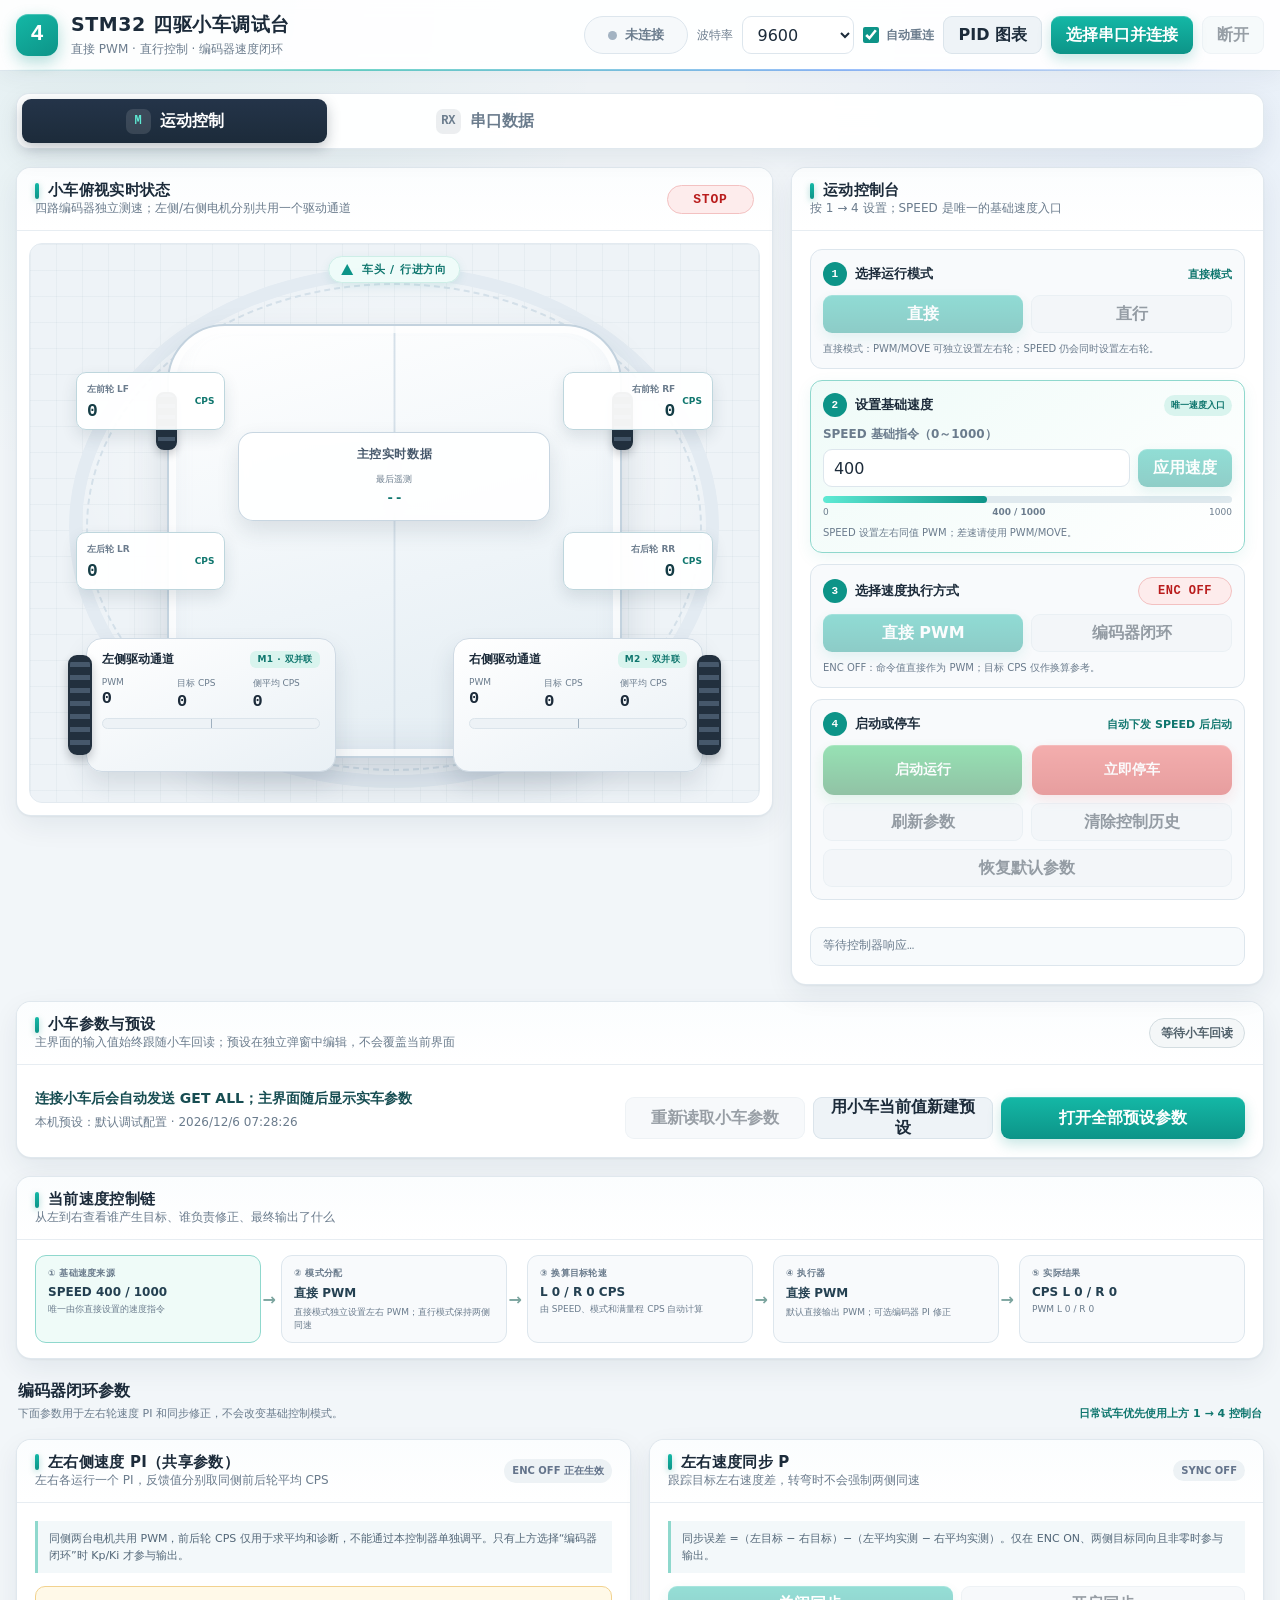
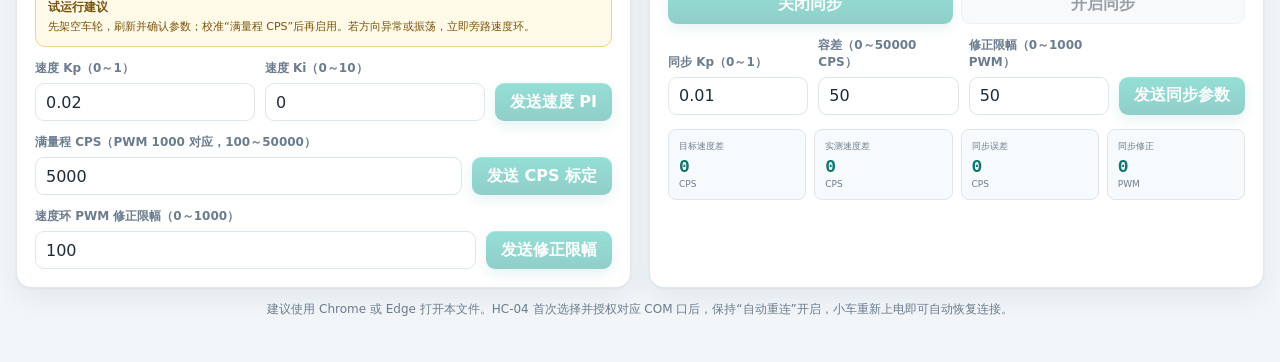
==== commit 9c28e3c8: "更改启动逻辑" ====
--- a/web/index.html
+++ b/web/index.html
@@ -116,7 +116,7 @@
                             <button id="straightModeButton" class="secondary" type="button" aria-pressed="false">直行</button>
                         </div>
                         </div>
-                        <p id="modeDescription" class="control-step-copy">直接模式：PWM/MOVE 直接给出左右轮目标，SPEED 只在直行模式下分配。</p>
+                        <p id="modeDescription" class="control-step-copy">直接模式：PWM/MOVE 可独立设置左右轮，SPEED 仍会同时设置左右轮。</p>
                     </div>
 
                     <div class="control-step primary-source">
@@ -130,7 +130,7 @@
                         </div>
                         <div class="speed-meter" aria-hidden="true"><span id="speedCommandFill"></span></div>
                         <div class="speed-scale"><span>0</span><strong><span id="baseSpeedDisplay">400</span> / 1000</strong><span>1000</span></div>
-                        <p id="speedMeaning" class="control-step-copy">直行模式使用 SPEED；直接模式请使用 PWM/MOVE。</p>
+                        <p id="speedMeaning" class="control-step-copy">SPEED 在任意模式下设置左右同值 PWM，并在 START 后恢复。</p>
                     </div>
 
                     <div class="control-step">
@@ -148,7 +148,7 @@
                     <div class="control-step">
                         <div class="control-step-head">
                             <div class="control-step-title"><span class="control-step-index">4</span><strong>启动或停车</strong></div>
-                            <span class="control-step-state">确认前 3 项后启动</span>
+                            <span class="control-step-state">自动下发 SPEED 后启动</span>
                         </div>
                         <div class="primary-drive-actions">
                             <button id="startButton" class="start" type="button">启动运行</button>
--- a/web/css/styles.css
+++ b/web/css/styles.css
@@ -305,7 +305,7 @@
         .car-chassis {
             position: absolute;
             z-index: 1;
-            top: 128px;
+            top: 62px;
             bottom: 34px;
             left: 15%;
             right: 15%;
@@ -330,48 +330,10 @@
         }
         .car-chassis::before { left: -13px; }
         .car-chassis::after { right: -13px; }
-        .car-tracking-module {
-            position: absolute;
-            z-index: 6;
-            top: 40px;
-            left: 3%;
-            right: 3%;
-            padding: 10px 11px 11px;
-            border: 1px solid #1c2b3a;
-            border-radius: 13px;
-            color: #dce8ed;
-            background: linear-gradient(165deg, #2c3e50, #17222e);
-            box-shadow: 0 14px 26px rgba(28, 43, 58, 0.26), inset 0 1px 0 rgba(255, 255, 255, 0.07);
-        }
-        .tracking-module-title {
-            margin-bottom: 8px;
-            display: flex;
-            align-items: center;
-            justify-content: space-between;
-            gap: 12px;
-            font-size: 10px;
-        }
-        .tracking-module-title strong { color: #fff; font-size: 11px; letter-spacing: 0.06em; }
-        .tracking-module-title span { color: #93a9ba; }
-        .car-tracking-module .sensors { grid-template-columns: repeat(8, minmax(0, 1fr)); gap: 6px; }
-        .car-tracking-module .sensor {
-            min-height: 62px;
-            padding: 5px 3px;
-            border-width: 1px;
-            border-color: #d9e2e9;
-            border-radius: 8px;
-            color: #1c2b3a;
-            background: #fff;
-        }
-        .car-tracking-module .sensor.active { color: #fff; border-color: #0b1521; background: #0b1521; box-shadow: 0 0 0 2px rgba(20, 184, 166, 0.55), 0 4px 10px rgba(11, 21, 33, 0.4); }
-        .car-tracking-module .sensor-channel { font-size: 9px; }
-        .car-tracking-module .sensor-value { font-size: 22px; }
-        .car-tracking-module .sensor-caption { color: #7b8b99; font-size: 9px; }
-        .car-tracking-module .sensor.active .sensor-caption { color: #9fd9cd; }
         .car-center-console {
             position: absolute;
             z-index: 3;
-            top: 208px;
+            top: 170px;
             left: 26%;
             right: 26%;
             padding: 13px 14px;
@@ -382,7 +344,7 @@
             backdrop-filter: blur(6px);
         }
         .car-center-console h3 { margin: 0 0 10px; text-align: center; font-size: 12px; color: #46586b; letter-spacing: 0.05em; }
-        .car-live-stats { display: grid; grid-template-columns: repeat(2, minmax(0, 1fr)); gap: 7px; }
+        .car-live-stats { display: grid; grid-template-columns: 1fr; gap: 7px; }
         .car-live-stat { min-width: 0; text-align: center; }
         .car-live-stat span { display: block; color: var(--muted); font-size: 9px; }
         .car-live-stat strong {
@@ -396,7 +358,7 @@
         .wheel-telemetry {
             position: absolute;
             z-index: 6;
-            top: 158px;
+            top: 110px;
             width: 23%;
             min-height: 58px;
             padding: 8px 10px;
@@ -412,7 +374,7 @@
         }
         .wheel-telemetry.left-front, .wheel-telemetry.left-rear { left: 1%; }
         .wheel-telemetry.right-front, .wheel-telemetry.right-rear { right: 1%; text-align: right; }
-        .wheel-telemetry.left-rear, .wheel-telemetry.right-rear { top: 306px; }
+        .wheel-telemetry.left-rear, .wheel-telemetry.right-rear { top: 270px; }
         .wheel-telemetry span { grid-area: label; color: var(--muted); font-size: 9px; font-weight: 800; }
         .wheel-telemetry strong {
             grid-area: value;
@@ -483,7 +445,7 @@
         .control-step-copy { margin: 8px 0 0; color: var(--muted); font-size: 10px; line-height: 1.5; }
         .source-badge { padding: 4px 7px; border-radius: 999px; color: #0f766e; background: #d9f4ee; font-size: 9px; font-weight: 800; }
         .mode-switch { padding: 0; border: 0; background: transparent; }
-        .mode-switch-actions { display: grid; grid-template-columns: repeat(3, 1fr); gap: 8px; }
+        .mode-switch-actions { display: grid; grid-template-columns: repeat(2, 1fr); gap: 8px; }
         .mode-switch button.active {
             color: #fff;
             background: linear-gradient(180deg, #14b8a6, #0d9488);
@@ -606,31 +568,6 @@
             font-size: 12px;
         }
 
-        .sensors {
-            display: grid;
-            grid-template-columns: repeat(8, minmax(40px, 1fr));
-            gap: 9px;
-        }
-
-        .sensor {
-            min-height: 112px;
-            padding: 12px 7px;
-            display: flex;
-            flex-direction: column;
-            align-items: center;
-            justify-content: space-between;
-            border: 2px solid #d5dfe8;
-            border-radius: 11px;
-            color: var(--ink);
-            background: #fff;
-            transition: color 120ms ease, background 120ms ease, border-color 120ms ease, box-shadow 120ms ease;
-        }
-        .sensor.active { color: #fff; background: #0b1521; border-color: #0b1521; box-shadow: 0 0 0 3px rgba(20, 184, 166, 0.4); }
-        .sensor-channel { font-size: 12px; font-weight: 800; }
-        .sensor-value { font: 800 38px/1 ui-monospace, SFMono-Regular, Consolas, monospace; }
-        .sensor-caption { color: #8595a4; font-size: 11px; }
-        .sensor.active .sensor-caption { color: #9fd9cd; }
-
         .telemetry-footer {
             margin-top: 16px;
             padding-top: 15px;
@@ -778,22 +715,7 @@
             line-height: 1.55;
         }
         .encoder-loop-note strong { display: block; margin-bottom: 2px; font-size: 12px; }
-        .weights-card { grid-column: 1 / -1; }
         .actions { margin-top: 14px; display: flex; flex-wrap: wrap; gap: 9px; }
-
-        .weight-grid { display: grid; grid-template-columns: repeat(3, minmax(0, 1fr)); gap: 11px; }
-        .weight-item {
-            padding: 11px;
-            border: 1px solid var(--line);
-            border-radius: 11px;
-            background: #f9fbfc;
-            transition: border-color 140ms ease, background 140ms ease, box-shadow 140ms ease;
-        }
-        .weight-item:hover { border-color: #99e3cf; background: #f0fbf8; box-shadow: 0 4px 12px rgba(13, 148, 136, 0.08); }
-        .weight-top { margin-bottom: 7px; display: flex; align-items: center; justify-content: space-between; }
-        .weight-top label { font-size: 12px; font-weight: 800; }
-        .weight-top span { color: var(--muted); font-size: 10px; }
-        .weight-item button { width: 100%; margin-top: 7px; }
 
         .log-card { margin-top: 18px; }
         .log-toolbar { display: flex; align-items: center; gap: 9px; }
@@ -946,7 +868,6 @@
         .preset-fields.four-columns { grid-template-columns: repeat(4, minmax(0, 1fr)); }
         .preset-fields.compact-fields { max-width: 560px; }
         .preset-name-field { grid-column: span 2; }
-        .preset-weight-grid { display: grid; grid-template-columns: repeat(3, minmax(84px, 1fr)); gap: 8px; }
         .preset-dialog-footer {
             flex: 0 0 auto;
             display: grid;
@@ -983,7 +904,6 @@
             .config-launch-body { align-items: flex-start; flex-direction: column; }
             .config-launch-actions { width: 100%; flex-basis: auto; justify-content: flex-start; }
             .preset-fields.four-columns { grid-template-columns: repeat(2, minmax(0, 1fr)); }
-            .preset-weight-grid { grid-template-columns: repeat(3, minmax(84px, 1fr)); }
         }
 
         @media (max-width: 760px) {
@@ -991,13 +911,10 @@
             .connection-controls select { flex: 1; }
             .console-tabs { top: 6px; }
             .console-tab { gap: 6px; font-size: 12px; }
-            .sensors { grid-template-columns: repeat(3, 1fr); }
-            .sensor { min-height: 94px; }
             .telemetry-footer, .command-row { grid-template-columns: 1fr 1fr; }
             .control-chain { grid-template-columns: 1fr 1fr; gap: 10px; }
             .control-chain-node::after { display: none; }
             .control-chain-node:last-child { grid-column: 1 / -1; }
-            .weight-grid { grid-template-columns: repeat(2, minmax(0, 1fr)); }
             .car-scene { min-height: 580px; }
             .car-plan { width: calc(100% - 12px); min-height: 560px; }
             .car-chassis { left: 10%; right: 10%; }
@@ -1049,24 +966,16 @@
             .preset-dialog-status { align-items: flex-start; flex-direction: column; }
             .preset-fields.two-columns, .preset-fields.four-columns { grid-template-columns: 1fr; }
             .preset-name-field { grid-column: auto; }
-            .preset-weight-grid { grid-template-columns: repeat(2, minmax(0, 1fr)); }
             .preset-file-actions button { flex: 1 1 calc(50% - 4px); }
             .car-scene { min-height: 720px; }
-            .car-plan { min-height: 700px; margin-top: 18px; }
-            .car-tracking-module { left: 0; right: 0; padding: 9px 7px 10px; }
-            .tracking-module-title span { display: none; }
-            .car-tracking-module .sensors { gap: 3px; }
-            .car-tracking-module .sensor { min-height: 58px; padding: 5px 1px; }
-            .car-tracking-module .sensor-channel { font-size: 8px; }
-            .car-tracking-module .sensor-value { font-size: 19px; }
-            .car-tracking-module .sensor-caption { font-size: 8px; }
-            .car-chassis { top: 124px; bottom: 28px; left: 8%; right: 8%; border-radius: 40px 40px 60px 60px; }
+            .car-plan { min-height: 580px; margin-top: 18px; }
+            .car-chassis { top: 72px; bottom: 28px; left: 8%; right: 8%; border-radius: 40px 40px 60px 60px; }
             .car-chassis::before, .car-chassis::after { width: 14px; height: 44px; }
             .car-chassis::before { left: -11px; }
             .car-chassis::after { right: -11px; }
-            .car-center-console { top: 220px; left: 25%; right: 25%; padding: 11px 8px; }
-            .wheel-telemetry { top: 145px; width: 29%; padding: 7px 8px; }
-            .wheel-telemetry.left-rear, .wheel-telemetry.right-rear { top: 390px; }
+            .car-center-console { top: 180px; left: 25%; right: 25%; padding: 11px 8px; }
+            .wheel-telemetry { top: 115px; width: 29%; padding: 7px 8px; }
+            .wheel-telemetry.left-rear, .wheel-telemetry.right-rear { top: 330px; }
             .wheel-telemetry strong { font-size: 15px; }
             .car-drive-unit { bottom: 36px; width: 44%; min-height: 124px; padding: 11px 10px; }
             .car-drive-unit.left { left: 3%; }
